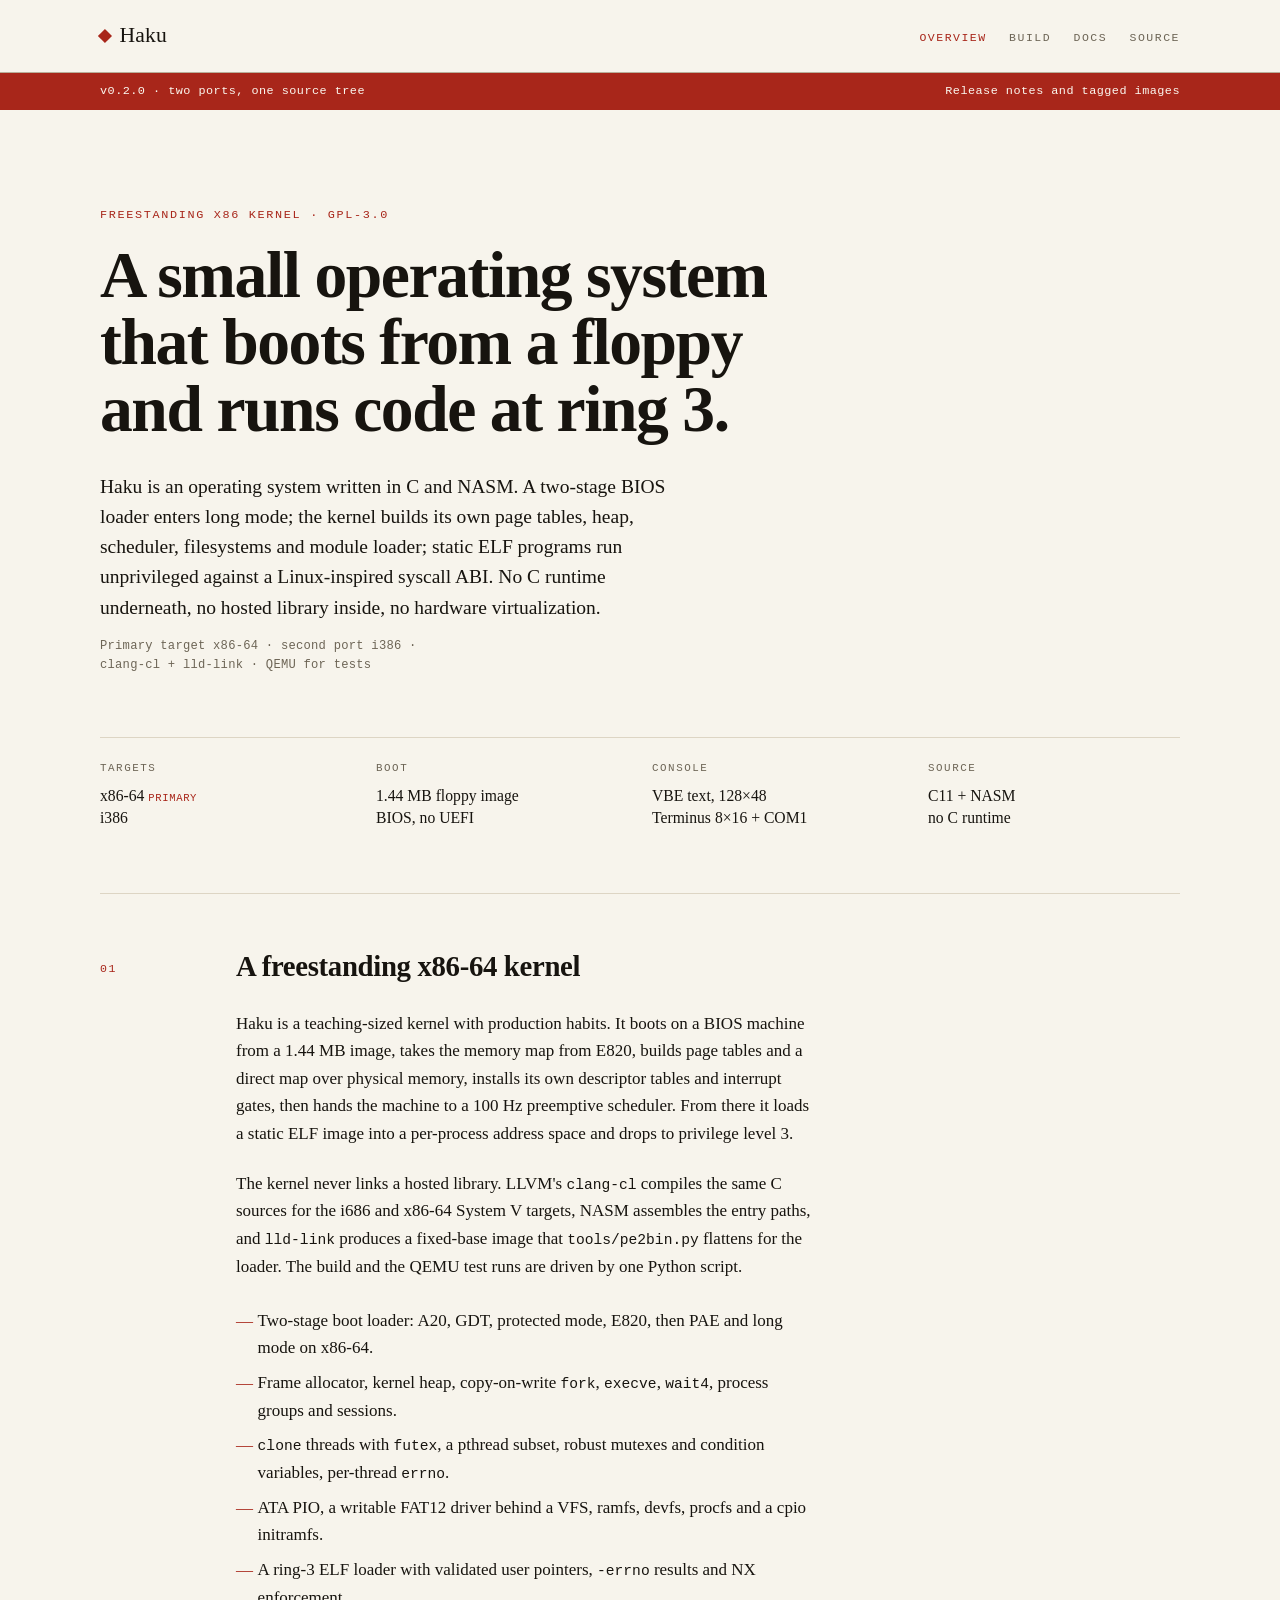
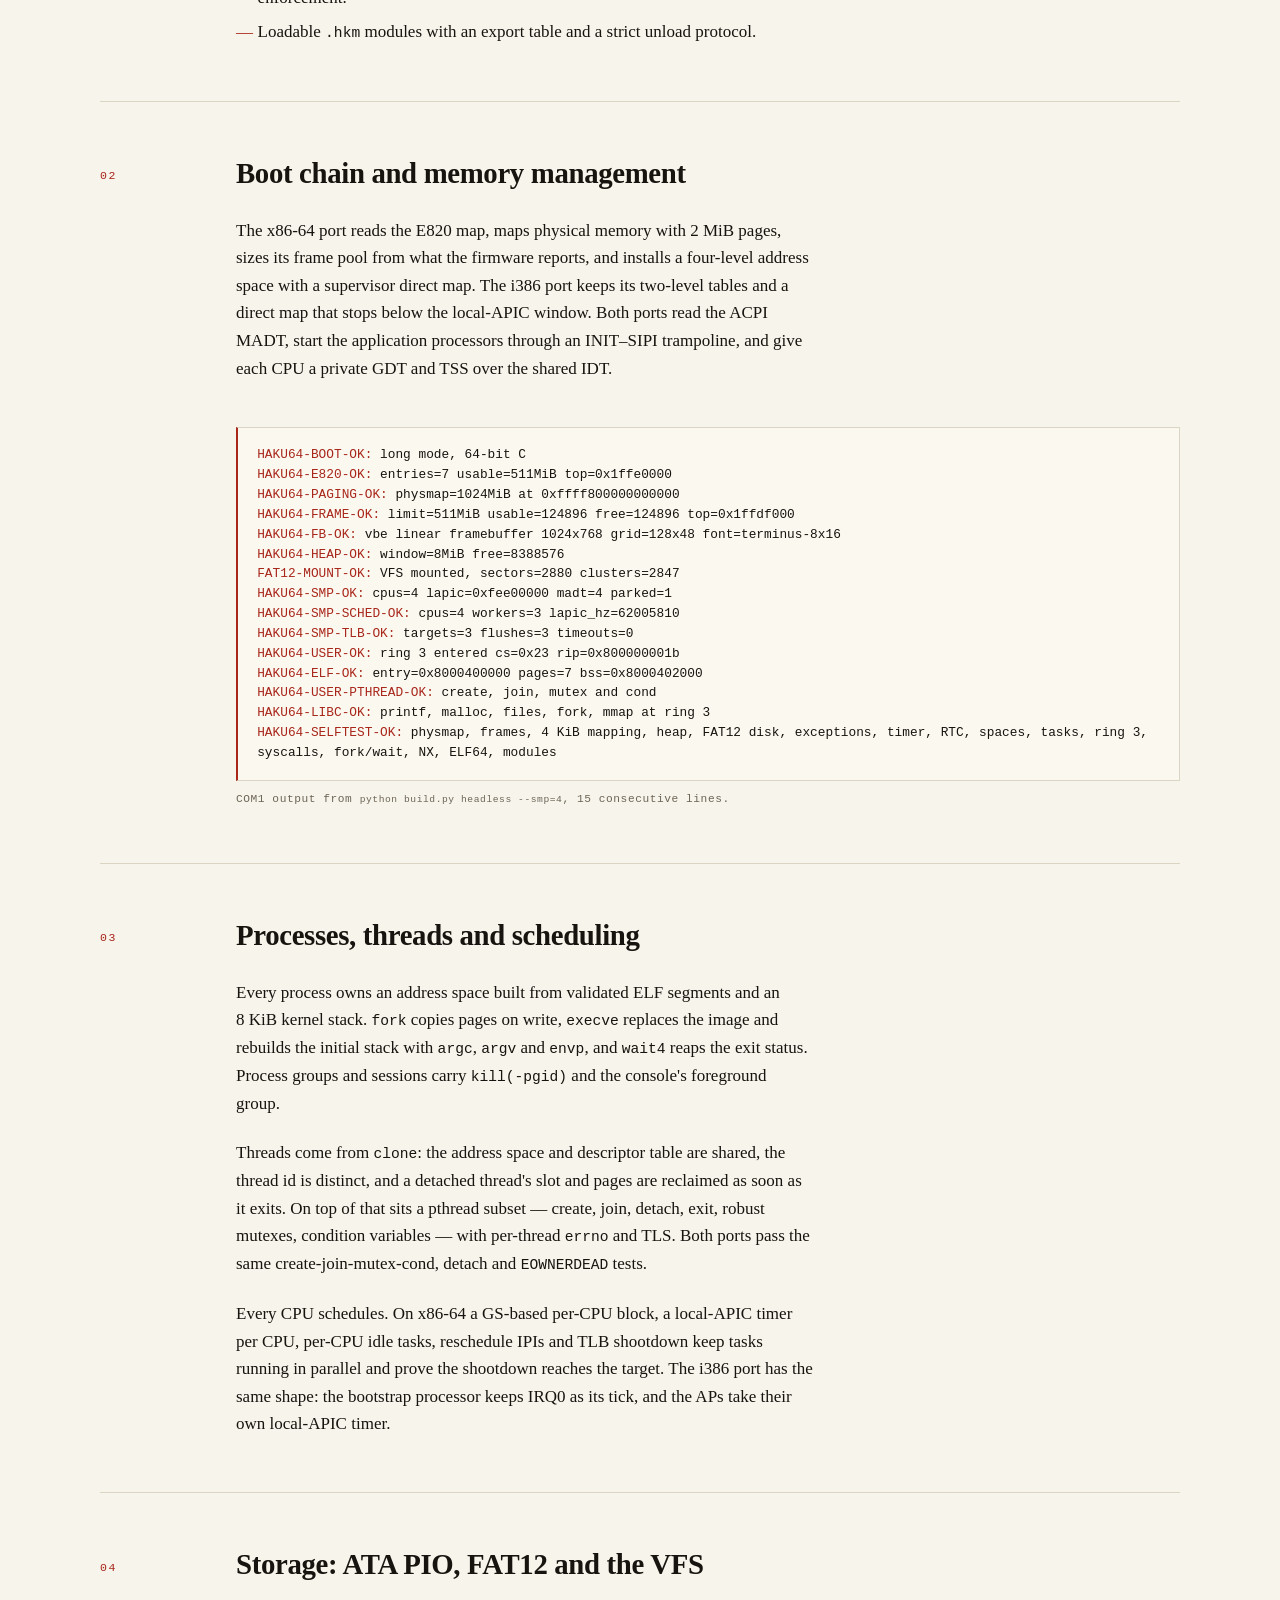
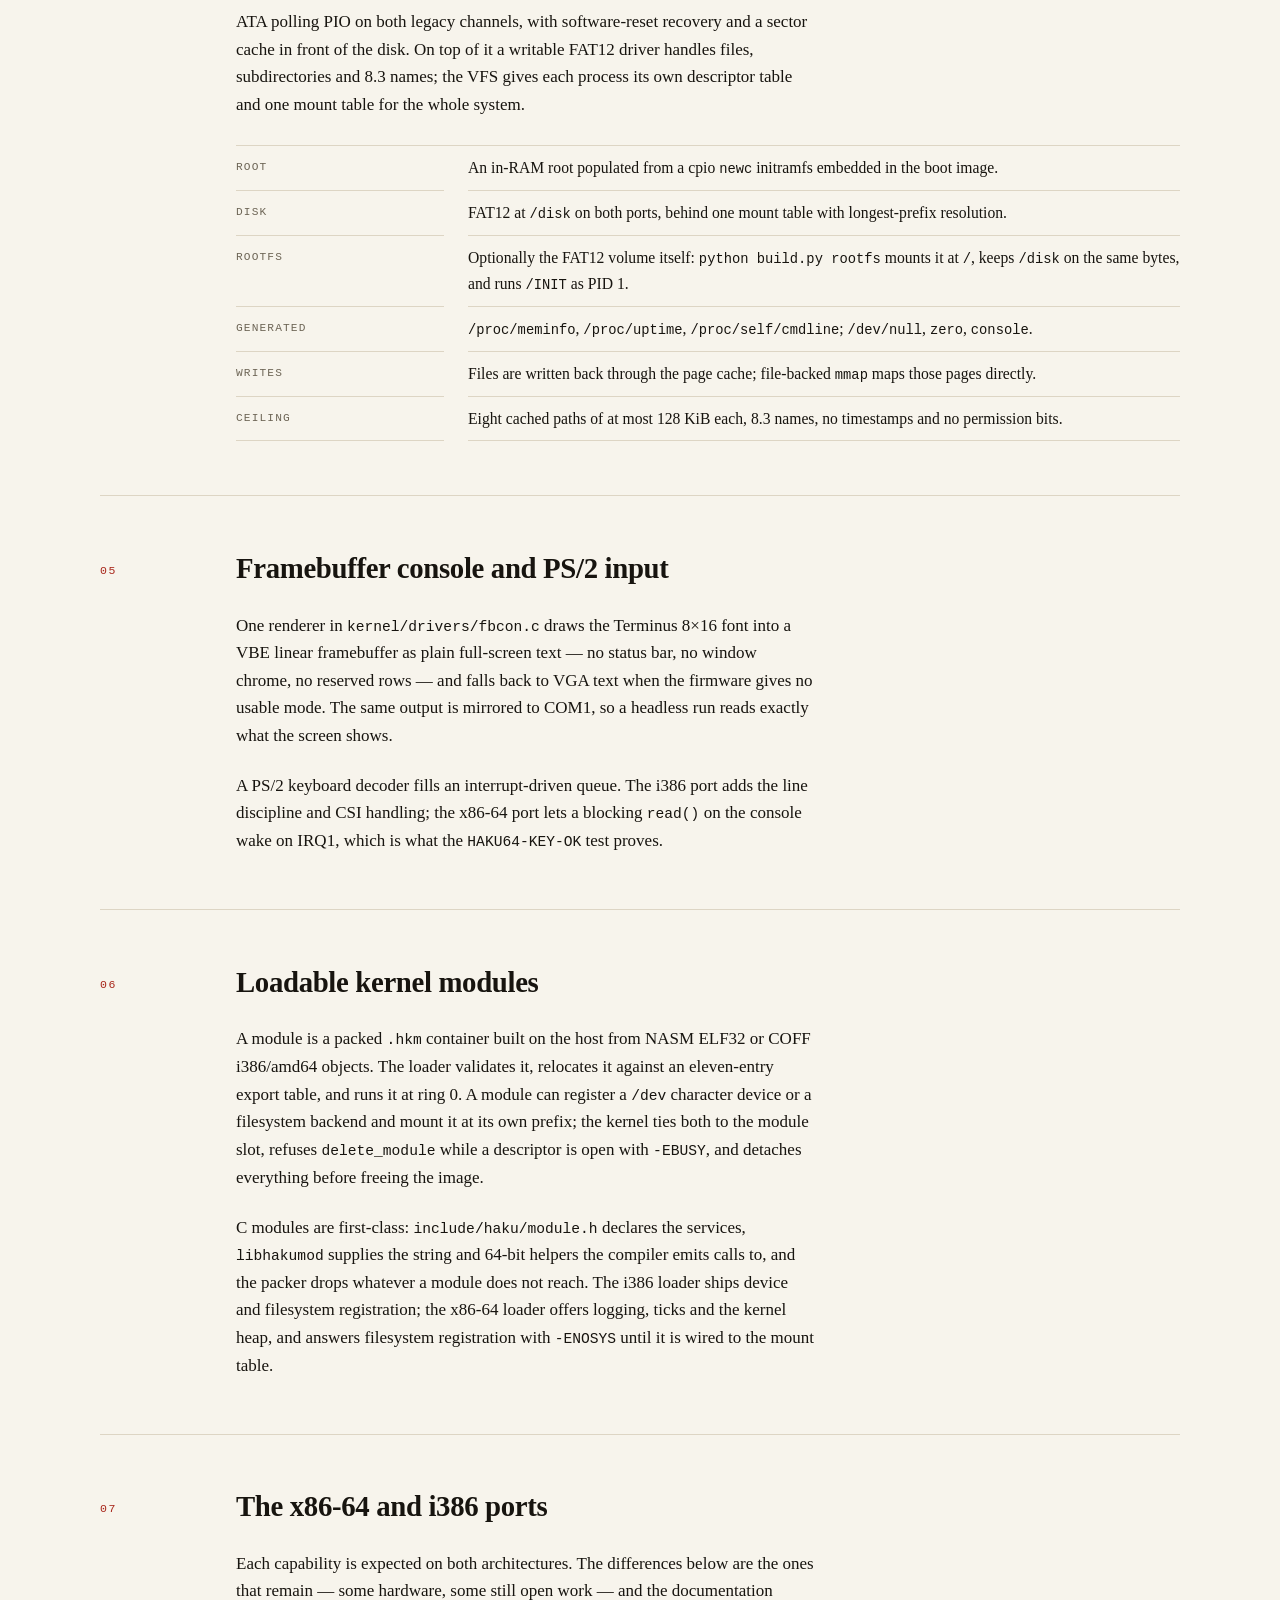
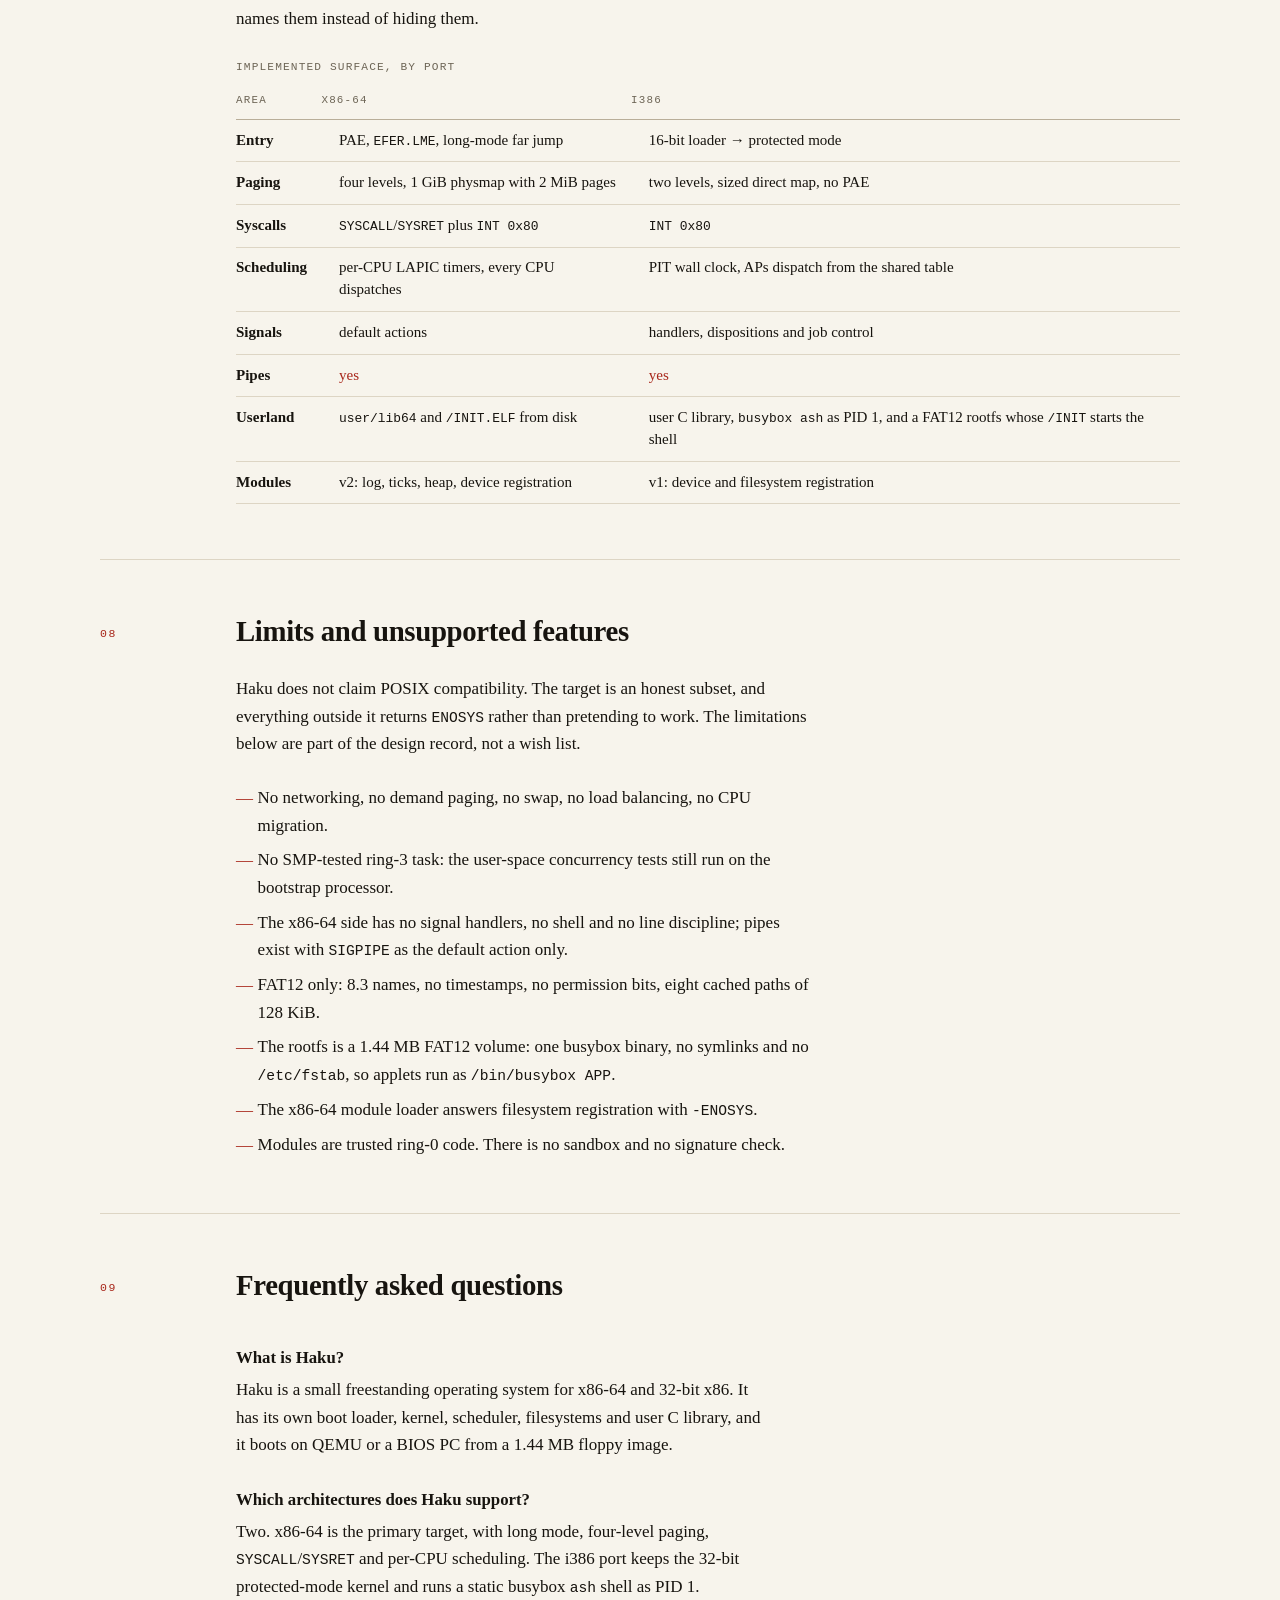
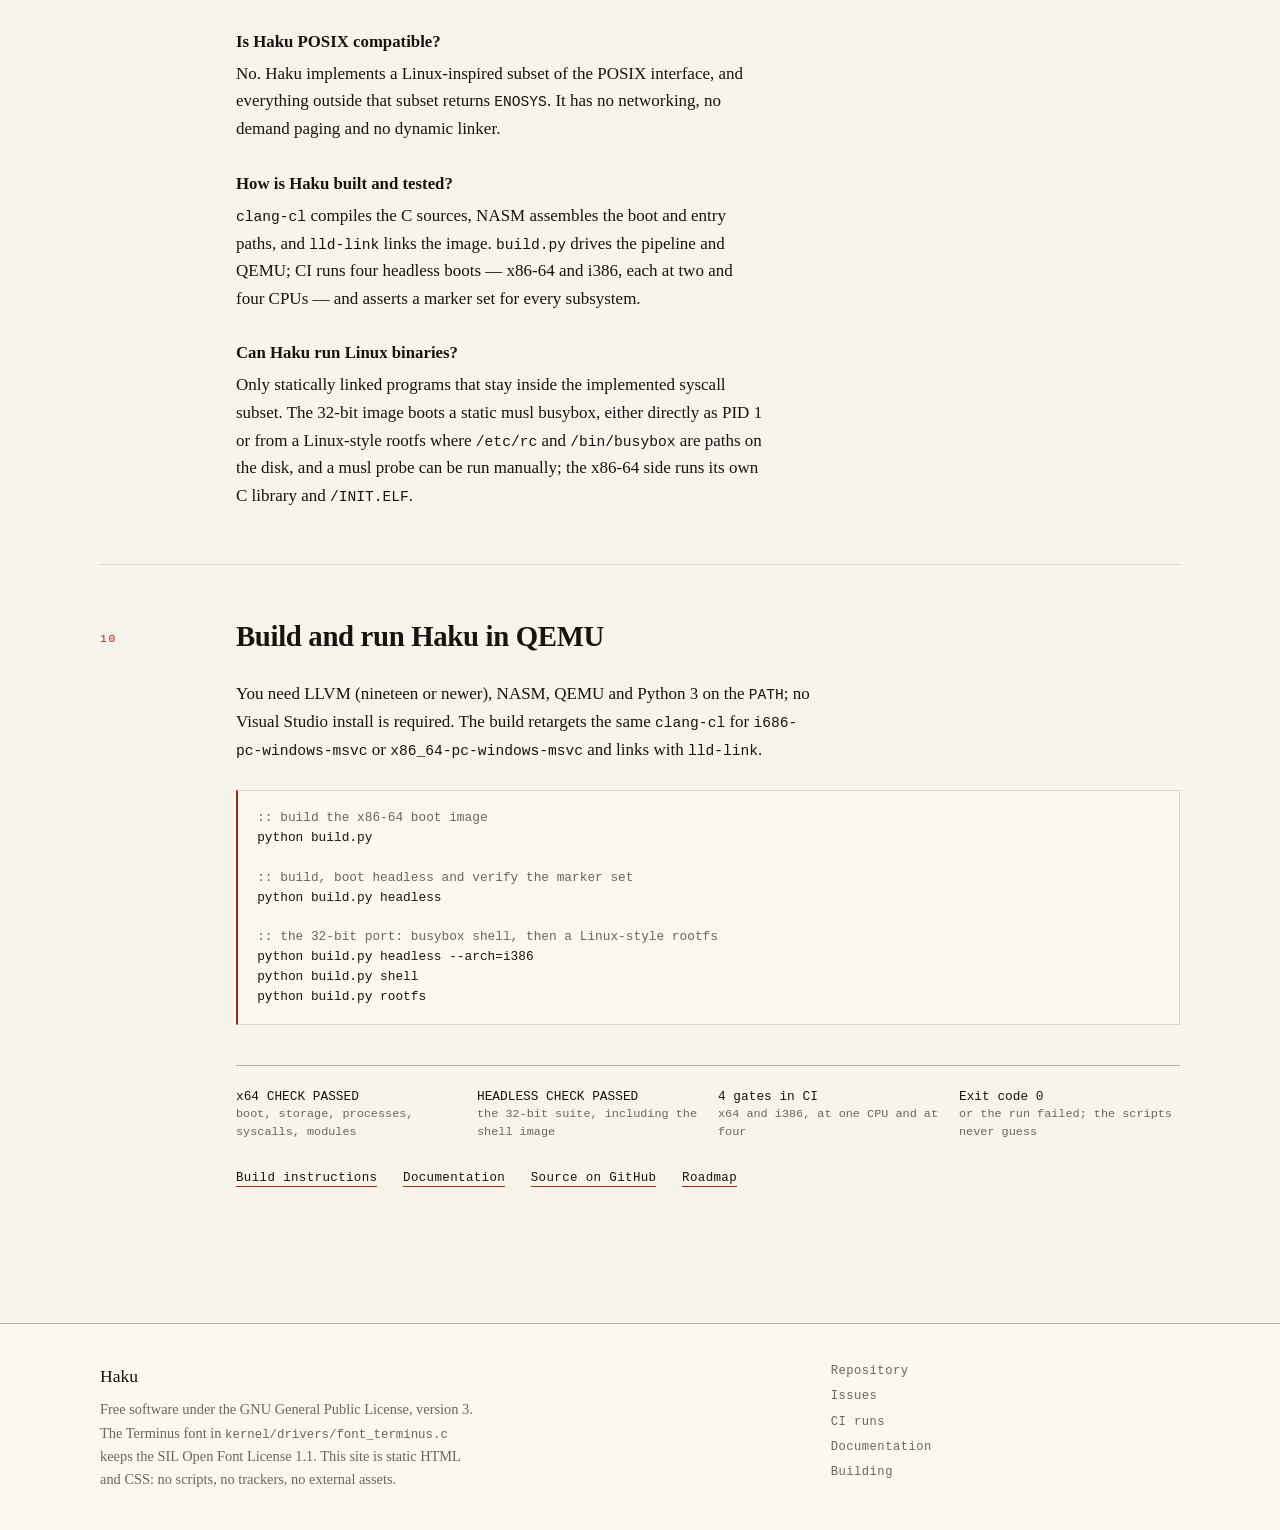
==== site/index.html @ 7fa21471 "x86-64: add pipe/pipe2, blocking pipe I/O and poll readiness Eight 4 KiB rings shared by one read an" ====
<!DOCTYPE html>
<html lang="en">
<head>
<meta charset="utf-8">
<meta name="viewport" content="width=device-width, initial-scale=1">
<title>Haku — a small x86-64 operating system kernel in C</title>
<meta name="description" content="Haku is a freestanding x86-64 and i386 operating system: NASM boot loader, C kernel built with clang-cl, ring-3 ELF programs and loadable modules.">
<meta name="keywords" content="Haku, HakuKernel, operating system, x86-64 kernel, i386 kernel, hobby OS, freestanding kernel, NASM, clang-cl, lld-link, QEMU, syscall ABI">
<meta name="author" content="ParsaAzima">
<meta name="robots" content="index, follow, max-image-preview:large, max-snippet:-1, max-video-preview:-1">
<link rel="canonical" href="https://parsaazima.github.io/HakuKernel/">
<meta name="theme-color" content="#f7f4ec" media="(prefers-color-scheme: light)">
<meta name="theme-color" content="#14120f" media="(prefers-color-scheme: dark)">
<meta property="og:site_name" content="Haku">
<meta property="og:locale" content="en_US">
<meta property="og:type" content="website">
<meta property="og:title" content="Haku — a small x86-64 operating system kernel in C">
<meta property="og:description" content="A freestanding x86-64 and i386 kernel: NASM boot loader, ring-3 ELF programs, a Linux-inspired syscall ABI and loadable modules.">
<meta property="og:url" content="https://parsaazima.github.io/HakuKernel/">
<meta property="og:image" content="https://parsaazima.github.io/HakuKernel/og.png">
<meta property="og:image:type" content="image/png">
<meta property="og:image:width" content="1200">
<meta property="og:image:height" content="630">
<meta property="og:image:alt" content="Haku — a small operating system, from boot sector to ring 3">
<meta name="twitter:card" content="summary_large_image">
<meta name="twitter:title" content="Haku — a small x86-64 operating system kernel in C">
<meta name="twitter:description" content="A freestanding x86-64 and i386 kernel: NASM boot loader, ring-3 ELF programs, a Linux-inspired syscall ABI and loadable modules.">
<meta name="twitter:image" content="https://parsaazima.github.io/HakuKernel/og.png">
<meta name="twitter:image:alt" content="Haku — a small operating system, from boot sector to ring 3">
<link rel="icon" href="favicon.svg" type="image/svg+xml">
<link rel="apple-touch-icon" href="apple-touch-icon.png">
<link rel="stylesheet" href="style.css">
<script type="application/ld+json">
{
  "@context": "https://schema.org",
  "@graph": [
    {
      "@type": "WebSite",
      "@id": "https://parsaazima.github.io/HakuKernel/#website",
      "url": "https://parsaazima.github.io/HakuKernel/",
      "name": "Haku",
      "alternateName": "HakuKernel",
      "description": "A small freestanding operating system for x86-64 and i386, written in C and NASM.",
      "inLanguage": "en",
      "publisher": { "@id": "https://parsaazima.github.io/HakuKernel/#author" }
    },
    {
      "@type": "Person",
      "@id": "https://parsaazima.github.io/HakuKernel/#author",
      "name": "ParsaAzima",
      "url": "https://github.com/ParsaAzima"
    },
    {
      "@type": "SoftwareSourceCode",
      "@id": "https://parsaazima.github.io/HakuKernel/#software",
      "name": "Haku",
      "description": "A freestanding x86-64 and i386 operating system with its own boot loader, kernel, scheduler, filesystems and user C library.",
      "codeRepository": "https://github.com/ParsaAzima/HakuKernel",
      "sameAs": "https://github.com/ParsaAzima/HakuKernel",
      "programmingLanguage": ["C", "Assembly"],
      "runtimePlatform": ["x86-64", "i386"],
      "operatingSystem": "Bare metal (x86-64, i386)",
      "license": "https://www.gnu.org/licenses/gpl-3.0.html",
      "author": { "@id": "https://parsaazima.github.io/HakuKernel/#author" },
      "mainEntityOfPage": "https://parsaazima.github.io/HakuKernel/",
      "image": "https://parsaazima.github.io/HakuKernel/og.png"
    },
    {
      "@type": "FAQPage",
      "@id": "https://parsaazima.github.io/HakuKernel/#faq",
      "url": "https://parsaazima.github.io/HakuKernel/#faq",
      "mainEntity": [
        {
          "@type": "Question",
          "name": "What is Haku?",
          "acceptedAnswer": {
            "@type": "Answer",
            "text": "Haku is a small freestanding operating system for x86-64 and 32-bit x86. It has its own boot loader, kernel, scheduler, filesystems and user C library, and it boots on QEMU or a BIOS PC from a 1.44 MB floppy image."
          }
        },
        {
          "@type": "Question",
          "name": "Which architectures does Haku support?",
          "acceptedAnswer": {
            "@type": "Answer",
            "text": "Two. x86-64 is the primary target, with long mode, four-level paging, SYSCALL/SYSRET and per-CPU scheduling. The i386 port keeps the 32-bit protected-mode kernel and runs a static busybox ash shell as PID 1."
          }
        },
        {
          "@type": "Question",
          "name": "Is Haku POSIX compatible?",
          "acceptedAnswer": {
            "@type": "Answer",
            "text": "No. Haku implements a Linux-inspired subset of the POSIX interface, and everything outside that subset returns ENOSYS. It has no networking, no demand paging and no dynamic linker."
          }
        },
        {
          "@type": "Question",
          "name": "How is Haku built and tested?",
          "acceptedAnswer": {
            "@type": "Answer",
            "text": "clang-cl compiles the C sources, NASM assembles the boot and entry paths, and lld-link links the image. build.py drives the pipeline and QEMU; CI runs four headless boots — x86-64 and i386, each at two and four CPUs — and asserts a marker set for every subsystem."
          }
        },
        {
          "@type": "Question",
          "name": "Can Haku run Linux binaries?",
          "acceptedAnswer": {
            "@type": "Answer",
            "text": "Only statically linked programs that stay inside the implemented syscall subset. The 32-bit image boots a static musl busybox, either directly as PID 1 or from a Linux-style rootfs where /etc/rc and /bin/busybox are paths on the disk, and a musl probe can be run manually; the x86-64 side runs its own C library and /INIT.ELF."
          }
        }
      ]
    }
  ]
}
</script>
</head>
<body>
<a class="skip" href="#main">Skip to content</a>

<header class="masthead">
  <div class="wrap masthead__inner">
    <a class="wordmark" href="index.html"><span class="wordmark__mark" aria-hidden="true"></span>Haku</a>
    <nav class="nav" aria-label="Site">
      <a href="index.html" aria-current="page">Overview</a>
      <a href="build.html">Build</a>
      <a href="docs.html">Docs</a>
      <a href="https://github.com/ParsaAzima/HakuKernel">Source</a>
    </nav>
  </div>
</header>

<div class="banner">
  <div class="wrap banner__inner">
    <span>v0.2.0 · two ports, one source tree</span>
    <span><a href="https://github.com/ParsaAzima/HakuKernel/releases">Release notes and tagged images</a></span>
  </div>
</div>

<main id="main">

<section class="hero wrap">
  <p class="eyebrow">Freestanding x86 kernel · GPL-3.0</p>
  <h1>A small operating system that boots from a floppy and runs code at ring&nbsp;3.</h1>
  <p class="deck">
    Haku is an operating system written in C and NASM. A two-stage BIOS loader
    enters long mode; the kernel builds its own page tables, heap, scheduler,
    filesystems and module loader; static ELF programs run unprivileged against
    a Linux-inspired syscall ABI. No C runtime underneath, no hosted library
    inside, no hardware virtualization.
  </p>
  <p class="deck__aside">Primary target x86-64 · second port i386 · <span class="nowrap">clang-cl + lld-link</span> · QEMU for tests</p>

  <dl class="facts">
    <div>
      <dt>Targets</dt>
      <dd>x86-64 <span>primary</span><br>i386</dd>
    </div>
    <div>
      <dt>Boot</dt>
      <dd>1.44&nbsp;MB floppy image<br>BIOS, no UEFI</dd>
    </div>
    <div>
      <dt>Console</dt>
      <dd>VBE text, 128×48<br>Terminus 8×16 + COM1</dd>
    </div>
    <div>
      <dt>Source</dt>
      <dd>C11 + NASM<br>no C runtime</dd>
    </div>
  </dl>
</section>

<section class="chapter wrap" id="shape">
  <div class="num">01</div>
  <h2>A freestanding x86-64 kernel</h2>
  <p>
    Haku is a teaching-sized kernel with production habits. It boots on a BIOS
    machine from a 1.44&nbsp;MB image, takes the memory map from E820, builds
    page tables and a direct map over physical memory, installs its own
    descriptor tables and interrupt gates, then hands the machine to a 100&nbsp;Hz
    preemptive scheduler. From there it loads a static ELF image into a
    per-process address space and drops to privilege level 3.
  </p>
  <p>
    The kernel never links a hosted library. LLVM's <code>clang-cl</code>
    compiles the same C sources for the i686 and x86-64 System V targets, NASM
    assembles the entry paths, and <code>lld-link</code> produces a fixed-base
    image that <code>tools/pe2bin.py</code> flattens for the loader. The build
    and the QEMU test runs are driven by one Python script.
  </p>
  <ul class="plain">
    <li>Two-stage boot loader: A20, GDT, protected mode, E820, then PAE and long mode on x86-64.</li>
    <li>Frame allocator, kernel heap, copy-on-write <code>fork</code>, <code>execve</code>, <code>wait4</code>, process groups and sessions.</li>
    <li><code>clone</code> threads with <code>futex</code>, a pthread subset, robust mutexes and condition variables, per-thread <code>errno</code>.</li>
    <li>ATA PIO, a writable FAT12 driver behind a VFS, ramfs, devfs, procfs and a cpio initramfs.</li>
    <li>A ring-3 ELF loader with validated user pointers, <code>-errno</code> results and NX enforcement.</li>
    <li>Loadable <code>.hkm</code> modules with an export table and a strict unload protocol.</li>
  </ul>
</section>

<section class="chapter wrap" id="boot">
  <div class="num">02</div>
  <h2>Boot chain and memory management</h2>
  <p>
    The x86-64 port reads the E820 map, maps physical memory with 2&nbsp;MiB
    pages, sizes its frame pool from what the firmware reports, and installs a
    four-level address space with a supervisor direct map. The i386 port keeps
    its two-level tables and a direct map that stops below the local-APIC
    window. Both ports read the ACPI MADT, start the application processors
    through an INIT–SIPI trampoline, and give each CPU a private GDT and TSS
    over the shared IDT.
  </p>

  <figure>
    <pre class="log"><code><span class="m">HAKU64-BOOT-OK:</span> long mode, 64-bit C
<span class="m">HAKU64-E820-OK:</span> entries=7 usable=511MiB top=0x1ffe0000
<span class="m">HAKU64-PAGING-OK:</span> physmap=1024MiB at 0xffff800000000000
<span class="m">HAKU64-FRAME-OK:</span> limit=511MiB usable=124896 free=124896 top=0x1ffdf000
<span class="m">HAKU64-FB-OK:</span> vbe linear framebuffer 1024x768 grid=128x48 font=terminus-8x16
<span class="m">HAKU64-HEAP-OK:</span> window=8MiB free=8388576
<span class="m">FAT12-MOUNT-OK:</span> VFS mounted, sectors=2880 clusters=2847
<span class="m">HAKU64-SMP-OK:</span> cpus=4 lapic=0xfee00000 madt=4 parked=1
<span class="m">HAKU64-SMP-SCHED-OK:</span> cpus=4 workers=3 lapic_hz=62005810
<span class="m">HAKU64-SMP-TLB-OK:</span> targets=3 flushes=3 timeouts=0
<span class="m">HAKU64-USER-OK:</span> ring 3 entered cs=0x23 rip=0x800000001b
<span class="m">HAKU64-ELF-OK:</span> entry=0x8000400000 pages=7 bss=0x8000402000
<span class="m">HAKU64-USER-PTHREAD-OK:</span> create, join, mutex and cond
<span class="m">HAKU64-LIBC-OK:</span> printf, malloc, files, fork, mmap at ring 3
<span class="m">HAKU64-SELFTEST-OK:</span> physmap, frames, 4 KiB mapping, heap, FAT12 disk, exceptions, timer, RTC, spaces, tasks, ring 3, syscalls, fork/wait, NX, ELF64, modules</code></pre>
    <figcaption>COM1 output from <code>python build.py headless --smp=4</code>, 15 consecutive lines.</figcaption>
  </figure>
</section>

<section class="chapter wrap" id="processes">
  <div class="num">03</div>
  <h2>Processes, threads and scheduling</h2>
  <p>
    Every process owns an address space built from validated ELF segments and
    an 8&nbsp;KiB kernel stack. <code>fork</code> copies pages on write,
    <code>execve</code> replaces the image and rebuilds the initial stack with
    <code>argc</code>, <code>argv</code> and <code>envp</code>, and
    <code>wait4</code> reaps the exit status. Process groups and sessions carry
    <code>kill(-pgid)</code> and the console's foreground group.
  </p>
  <p>
    Threads come from <code>clone</code>: the address space and descriptor
    table are shared, the thread id is distinct, and a detached thread's slot
    and pages are reclaimed as soon as it exits. On top of that sits a pthread
    subset — create, join, detach, exit, robust mutexes, condition variables —
    with per-thread <code>errno</code> and TLS. Both ports pass the same
    create-join-mutex-cond, detach and <code>EOWNERDEAD</code> tests.
  </p>
  <p>
    Every CPU schedules. On x86-64 a GS-based per-CPU block, a local-APIC timer
    per CPU, per-CPU idle tasks, reschedule IPIs and TLB shootdown keep tasks
    running in parallel and prove the shootdown reaches the target. The i386
    port has the same shape: the bootstrap processor keeps IRQ0 as its tick,
    and the APs take their own local-APIC timer.
  </p>
</section>

<section class="chapter wrap" id="storage">
  <div class="num">04</div>
  <h2>Storage: ATA PIO, FAT12 and the VFS</h2>
  <p>
    ATA polling PIO on both legacy channels, with software-reset recovery and a
    sector cache in front of the disk. On top of it a writable FAT12 driver
    handles files, subdirectories and 8.3 names; the VFS gives each process its
    own descriptor table and one mount table for the whole system.
  </p>
  <dl class="spec">
    <dt>Root</dt>
    <dd>An in-RAM root populated from a cpio <code>newc</code> initramfs embedded in the boot image.</dd>
    <dt>Disk</dt>
    <dd>FAT12 at <code>/disk</code> on both ports, behind one mount table with longest-prefix resolution.</dd>
    <dt>Rootfs</dt>
    <dd>Optionally the FAT12 volume itself: <code>python build.py rootfs</code> mounts it at <code>/</code>, keeps <code>/disk</code> on the same bytes, and runs <code>/INIT</code> as PID&nbsp;1.</dd>
    <dt>Generated</dt>
    <dd><code>/proc/meminfo</code>, <code>/proc/uptime</code>, <code>/proc/self/cmdline</code>; <code>/dev/null</code>, <code>zero</code>, <code>console</code>.</dd>
    <dt>Writes</dt>
    <dd>Files are written back through the page cache; file-backed <code>mmap</code> maps those pages directly.</dd>
    <dt>Ceiling</dt>
    <dd>Eight cached paths of at most 128&nbsp;KiB each, 8.3 names, no timestamps and no permission bits.</dd>
  </dl>
</section>

<section class="chapter wrap" id="console">
  <div class="num">05</div>
  <h2>Framebuffer console and PS/2 input</h2>
  <p>
    One renderer in <code>kernel/drivers/fbcon.c</code> draws the Terminus 8×16
    font into a VBE linear framebuffer as plain full-screen text — no status
    bar, no window chrome, no reserved rows — and falls back to VGA text when
    the firmware gives no usable mode. The same output is mirrored to COM1, so
    a headless run reads exactly what the screen shows.
  </p>
  <p>
    A PS/2 keyboard decoder fills an interrupt-driven queue. The i386 port adds
    the line discipline and CSI handling; the x86-64 port lets a blocking
    <code>read()</code> on the console wake on IRQ1, which is what the
    <code>HAKU64-KEY-OK</code> test proves.
  </p>
</section>

<section class="chapter wrap" id="modules">
  <div class="num">06</div>
  <h2>Loadable kernel modules</h2>
  <p>
    A module is a packed <code>.hkm</code> container built on the host from
    NASM ELF32 or COFF i386/amd64 objects. The loader validates it, relocates
    it against an eleven-entry export table, and runs it at ring 0. A module can
    register a <code>/dev</code> character device or a filesystem backend and
    mount it at its own prefix; the kernel ties both to the module slot,
    refuses <code>delete_module</code> while a descriptor is open with
    <code>-EBUSY</code>, and detaches everything before freeing the image.
  </p>
  <p>
    C modules are first-class: <code>include/haku/module.h</code> declares the
    services, <code>libhakumod</code> supplies the string and 64-bit helpers
    the compiler emits calls to, and the packer drops whatever a module does
    not reach. The i386 loader ships device and filesystem registration; the
    x86-64 loader offers logging, ticks and the kernel heap, and answers
    filesystem registration with <code>-ENOSYS</code> until it is wired to the
    mount table.
  </p>
</section>

<section class="chapter wrap" id="ports">
  <div class="num">07</div>
  <h2>The x86-64 and i386 ports</h2>
  <p>
    Each capability is expected on both architectures. The differences below
    are the ones that remain — some hardware, some still open work — and the
    documentation names them instead of hiding them.
  </p>
  <div class="table-scroll">
    <table class="grid">
      <caption>Implemented surface, by port</caption>
      <thead>
        <tr><th scope="col">Area</th><th scope="col">x86-64</th><th scope="col">i386</th></tr>
      </thead>
      <tbody>
        <tr><th scope="row">Entry</th><td>PAE, <code>EFER.LME</code>, long-mode far jump</td><td>16-bit loader → protected mode</td></tr>
        <tr><th scope="row">Paging</th><td>four levels, 1&nbsp;GiB physmap with 2&nbsp;MiB pages</td><td>two levels, sized direct map, no PAE</td></tr>
        <tr><th scope="row">Syscalls</th><td><code>SYSCALL</code>/<code>SYSRET</code> plus <code>INT 0x80</code></td><td><code>INT 0x80</code></td></tr>
        <tr><th scope="row">Scheduling</th><td>per-CPU LAPIC timers, every CPU dispatches</td><td>PIT wall clock, APs dispatch from the shared table</td></tr>
        <tr><th scope="row">Signals</th><td>default actions</td><td>handlers, dispositions and job control</td></tr>
        <tr><th scope="row">Pipes</th><td class="yes">yes</td><td class="yes">yes</td></tr>
        <tr><th scope="row">Userland</th><td><code>user/lib64</code> and <code>/INIT.ELF</code> from disk</td><td>user C library, <code>busybox ash</code> as PID&nbsp;1, and a FAT12 rootfs whose <code>/INIT</code> starts the shell</td></tr>
        <tr><th scope="row">Modules</th><td>v2: log, ticks, heap, device registration</td><td>v1: device and filesystem registration</td></tr>
      </tbody>
    </table>
  </div>
</section>

<section class="chapter wrap" id="limits">
  <div class="num">08</div>
  <h2>Limits and unsupported features</h2>
  <p>
    Haku does not claim POSIX compatibility. The target is an honest subset,
    and everything outside it returns <code>ENOSYS</code> rather than
    pretending to work. The limitations below are part of the design record,
    not a wish list.
  </p>
  <ul class="plain">
    <li>No networking, no demand paging, no swap, no load balancing, no CPU migration.</li>
    <li>No SMP-tested ring-3 task: the user-space concurrency tests still run on the bootstrap processor.</li>
    <li>The x86-64 side has no signal handlers, no shell and no line discipline; pipes exist with <code>SIGPIPE</code> as the default action only.</li>
    <li>FAT12 only: 8.3 names, no timestamps, no permission bits, eight cached paths of 128&nbsp;KiB.</li>
    <li>The rootfs is a 1.44&nbsp;MB FAT12 volume: one busybox binary, no symlinks and no <code>/etc/fstab</code>, so applets run as <code>/bin/busybox APP</code>.</li>
    <li>The x86-64 module loader answers filesystem registration with <code>-ENOSYS</code>.</li>
    <li>Modules are trusted ring-0 code. There is no sandbox and no signature check.</li>
  </ul>
</section>

<section class="chapter wrap" id="faq">
  <div class="num">09</div>
  <h2>Frequently asked questions</h2>
  <div class="faq">
    <h3>What is Haku?</h3>
    <p>
      Haku is a small freestanding operating system for x86-64 and 32-bit x86.
      It has its own boot loader, kernel, scheduler, filesystems and user C
      library, and it boots on QEMU or a BIOS PC from a 1.44&nbsp;MB floppy
      image.
    </p>
    <h3>Which architectures does Haku support?</h3>
    <p>
      Two. x86-64 is the primary target, with long mode, four-level paging,
      <code>SYSCALL</code>/<code>SYSRET</code> and per-CPU scheduling. The i386
      port keeps the 32-bit protected-mode kernel and runs a static busybox
      <code>ash</code> shell as PID&nbsp;1.
    </p>
    <h3>Is Haku POSIX compatible?</h3>
    <p>
      No. Haku implements a Linux-inspired subset of the POSIX interface, and
      everything outside that subset returns <code>ENOSYS</code>. It has no
      networking, no demand paging and no dynamic linker.
    </p>
    <h3>How is Haku built and tested?</h3>
    <p>
      <code>clang-cl</code> compiles the C sources, NASM assembles the boot and
      entry paths, and <code>lld-link</code> links the image.
      <code>build.py</code> drives the pipeline and QEMU; CI runs four headless
      boots — x86-64 and i386, each at two and four CPUs — and asserts a marker
      set for every subsystem.
    </p>
    <h3>Can Haku run Linux binaries?</h3>
    <p>
      Only statically linked programs that stay inside the implemented syscall
      subset. The 32-bit image boots a static musl busybox, either directly as
      PID&nbsp;1 or from a Linux-style rootfs where <code>/etc/rc</code> and
      <code>/bin/busybox</code> are paths on the disk, and a musl probe can be
      run manually; the x86-64 side runs its own C library and
      <code>/INIT.ELF</code>.
    </p>
  </div>
</section>

<section class="chapter wrap" id="start">
  <div class="num">10</div>
  <h2>Build and run Haku in QEMU</h2>
  <p>
    You need LLVM (nineteen or newer), NASM, QEMU and Python 3 on the
    <code>PATH</code>; no Visual Studio install is required. The build retargets
    the same <code>clang-cl</code> for <code>i686-pc-windows-msvc</code> or
    <code>x86_64-pc-windows-msvc</code> and links with <code>lld-link</code>.
  </p>
<pre><code><span class="c">:: build the x86-64 boot image</span>
python build.py

<span class="c">:: build, boot headless and verify the marker set</span>
python build.py headless

<span class="c">:: the 32-bit port: busybox shell, then a Linux-style rootfs</span>
python build.py headless --arch=i386
python build.py shell
python build.py rootfs</code></pre>

  <div class="strip">
    <div><strong>x64 CHECK PASSED</strong>boot, storage, processes, syscalls, modules</div>
    <div><strong>HEADLESS CHECK PASSED</strong>the 32-bit suite, including the shell image</div>
    <div><strong>4 gates in CI</strong>x64 and i386, at one CPU and at four</div>
    <div><strong>Exit code 0</strong>or the run failed; the scripts never guess</div>
  </div>

  <ul class="links">
    <li><a href="build.html">Build instructions</a></li>
    <li><a href="docs.html">Documentation</a></li>
    <li><a href="https://github.com/ParsaAzima/HakuKernel">Source on GitHub</a></li>
    <li><a href="https://github.com/ParsaAzima/HakuKernel/blob/main/ROADMAP.md">Roadmap</a></li>
  </ul>
</section>

</main>

<footer class="colophon">
  <div class="wrap colophon__inner">
    <div>
      <p class="colophon__brand">Haku</p>
      <p>
        Free software under the GNU General Public License, version 3. The
        Terminus font in <code>kernel/drivers/font_terminus.c</code> keeps the
        SIL Open Font License 1.1. This site is static HTML and CSS: no
        scripts, no trackers, no external assets.
      </p>
    </div>
    <nav aria-label="Project links">
      <a href="https://github.com/ParsaAzima/HakuKernel">Repository</a>
      <a href="https://github.com/ParsaAzima/HakuKernel/issues">Issues</a>
      <a href="https://github.com/ParsaAzima/HakuKernel/actions">CI runs</a>
      <a href="docs.html">Documentation</a>
      <a href="build.html">Building</a>
    </nav>
  </div>
</footer>

</body>
</html>
---- site/style.css ----
/* Haku project site — hand-written CSS, no fonts or scripts fetched. */

:root {
  --paper: #f7f4ec;
  --paper-sunk: #fbf8f0;
  --ink: #17140f;
  --muted: #6d6556;
  --rule: #ddd5c4;
  --rule-strong: #b9ae99;
  --accent: #a8261a;
  --accent-soft: #f0e2d8;
  --banner: #a8261a;
  --banner-ink: #fbf8f0;
  --serif: "Iowan Old Style", "Palatino Linotype", Palatino, "Book Antiqua",
    Georgia, "Times New Roman", serif;
  --mono: ui-monospace, "Cascadia Mono", "SFMono-Regular", Menlo, Consolas,
    "Liberation Mono", monospace;
  --measure: 68ch;
}

@media (prefers-color-scheme: dark) {
  :root {
    --paper: #14120f;
    --paper-sunk: #1b1814;
    --ink: #eae4d7;
    --muted: #a09886;
    --rule: #332e26;
    --rule-strong: #52493c;
    --accent: #e06450;
    --accent-soft: #2a1c17;
    --banner: #8f2015;
    --banner-ink: #fbf8f0;
  }
}

*,
*::before,
*::after {
  box-sizing: border-box;
}

html {
  -webkit-text-size-adjust: 100%;
  scroll-behavior: smooth;
}

body {
  margin: 0;
  background: var(--paper);
  color: var(--ink);
  font-family: var(--serif);
  font-size: 17px;
  line-height: 1.62;
  font-kerning: normal;
  font-variant-numeric: oldstyle-nums;
  text-rendering: optimizeLegibility;
}

::selection {
  background: var(--accent);
  color: var(--paper);
}

.wrap {
  width: min(1080px, 100% - 3rem);
  margin-inline: auto;
}

a {
  color: inherit;
  text-decoration-color: var(--accent);
  text-decoration-thickness: 1px;
  text-underline-offset: 0.18em;
}

a:hover {
  color: var(--accent);
}

a:focus-visible {
  outline: 2px solid var(--accent);
  outline-offset: 3px;
}

.skip {
  position: absolute;
  left: -9999px;
}

.skip:focus {
  left: 1rem;
  top: 1rem;
  z-index: 10;
  background: var(--paper);
  padding: 0.5rem 0.8rem;
  border: 1px solid var(--rule-strong);
  font-family: var(--mono);
  font-size: 0.8rem;
}

/* Masthead */

.masthead {
  border-bottom: 1px solid var(--rule-strong);
}

.masthead__inner {
  display: flex;
  flex-wrap: wrap;
  align-items: baseline;
  justify-content: space-between;
  gap: 1rem;
  padding-block: 1.15rem;
}

.wordmark {
  display: inline-flex;
  align-items: center;
  gap: 0.6rem;
  font-size: 1.35rem;
  letter-spacing: 0.01em;
  text-decoration: none;
}

.wordmark__mark {
  width: 0.62rem;
  height: 0.62rem;
  background: var(--accent);
  transform: rotate(45deg);
}

.nav {
  display: flex;
  flex-wrap: wrap;
  gap: 1.4rem;
  font-family: var(--mono);
  font-size: 0.72rem;
  letter-spacing: 0.13em;
  text-transform: uppercase;
}

.nav a {
  text-decoration: none;
  color: var(--muted);
}

.nav a:hover {
  color: var(--ink);
}

.nav a[aria-current="page"] {
  color: var(--accent);
}

/* Release banner */

.banner {
  background: var(--banner);
  color: var(--banner-ink);
}

.banner__inner {
  display: flex;
  flex-wrap: wrap;
  gap: 0.4rem 1rem;
  align-items: baseline;
  justify-content: space-between;
  padding-block: 0.55rem;
  font-family: var(--mono);
  font-size: 0.74rem;
  letter-spacing: 0.04em;
}

.banner a {
  color: var(--banner-ink);
  text-decoration-thickness: 1px;
  text-underline-offset: 0.2em;
}

.banner a:hover {
  color: var(--banner-ink);
  text-decoration-thickness: 2px;
}

/* Hero */

.hero {
  padding-block: clamp(3.5rem, 9vw, 6rem) clamp(2.5rem, 6vw, 4rem);
}

.crumbs {
  display: flex;
  flex-wrap: wrap;
  align-items: center;
  gap: 0.5rem;
  margin: 0 0 1.1rem;
  font-family: var(--mono);
  font-size: 0.68rem;
  letter-spacing: 0.12em;
  text-transform: uppercase;
  color: var(--muted);
}

.crumbs a {
  text-decoration: none;
}

.crumbs a:hover {
  color: var(--accent);
}

.crumbs [aria-hidden="true"] {
  color: var(--rule-strong);
}

.eyebrow {
  margin: 0 0 1.1rem;
  font-family: var(--mono);
  font-size: 0.74rem;
  letter-spacing: 0.14em;
  text-transform: uppercase;
  color: var(--accent);
}.hero h1 {
  margin: 0;
  max-width: 21ch;
  font-size: clamp(2.3rem, 6vw, 4.1rem);
  font-weight: 600;
  line-height: 1.02;
  letter-spacing: -0.022em;
  text-wrap: balance;
}

.deck {
  margin: 1.8rem 0 0;
  max-width: 60ch;
  font-size: clamp(1.05rem, 1.6vw, 1.22rem);
  line-height: 1.55;
  color: var(--ink);
}

.deck__aside {
  margin: 0.85rem 0 0;
  max-width: 60ch;
  font-family: var(--mono);
  font-size: 0.76rem;
  letter-spacing: 0.02em;
  color: var(--muted);
}

.facts {
  display: grid;
  grid-template-columns: repeat(4, minmax(0, 1fr));
  gap: 1.5rem;
  margin: clamp(2.6rem, 6vw, 3.8rem) 0 0;
  padding-top: 1.4rem;
  border-top: 1px solid var(--rule);
}

.facts div {
  min-width: 0;
}

.facts dt {
  font-family: var(--mono);
  font-size: 0.68rem;
  letter-spacing: 0.14em;
  text-transform: uppercase;
  color: var(--muted);
}

.facts dd {
  margin: 0.45rem 0 0;
  font-size: 0.98rem;
  line-height: 1.42;
  font-variant-numeric: lining-nums tabular-nums;
}

.facts dd span {
  font-family: var(--mono);
  font-size: 0.66rem;
  color: var(--accent);
  letter-spacing: 0.06em;
  text-transform: uppercase;
}

/* Chapters */

.chapter {
  display: grid;
  grid-template-columns: 6.5rem minmax(0, 1fr);
  gap: 0.5rem 2rem;
  padding-block: clamp(2.4rem, 5vw, 3.4rem);
  border-top: 1px solid var(--rule);
}

.chapter > * {
  grid-column: 2;
  min-width: 0;
}

.chapter .num {
  grid-column: 1;
  grid-row: 1 / span 2;
  font-family: var(--mono);
  font-size: 0.72rem;
  letter-spacing: 0.14em;
  color: var(--accent);
  padding-top: 0.7rem;
}

.chapter h2 {
  margin: 0;
  font-size: clamp(1.45rem, 2.6vw, 1.8rem);
  font-weight: 600;
  line-height: 1.2;
  letter-spacing: -0.012em;
  text-wrap: balance;
}

.chapter h3 {
  margin: 1.8rem 0 0.4rem;
  font-size: 1.05rem;
  font-weight: 600;
}

.chapter p,
.chapter ul,
.chapter ol,
.chapter dl,
.chapter pre,
.chapter table,
.chapter figure,
.chapter .grid {
  margin-top: 1.15rem;
  margin-bottom: 0;
}

p {
  max-width: var(--measure);
}

.chapter p + p {
  margin-top: 0.9rem;
}

.plain {
  padding: 0;
  list-style: none;
  max-width: var(--measure);
}

.plain li {
  padding-left: 1.35rem;
  position: relative;
}

.plain li + li {
  margin-top: 0.45rem;
}

.plain li::before {
  content: "—";
  position: absolute;
  left: 0;
  color: var(--accent);
}

/* Definition list for specs */

.spec {
  display: grid;
  grid-template-columns: minmax(8rem, 13rem) minmax(0, 1fr);
  column-gap: 1.5rem;
  margin: 1.4rem 0 0;
  padding: 0;
  border-top: 1px solid var(--rule);
}

.spec dt,
.spec dd {
  margin: 0;
  padding: 0.55rem 0;
  border-bottom: 1px solid var(--rule);
}

.spec dt {
  font-family: var(--mono);
  font-size: 0.7rem;
  letter-spacing: 0.1em;
  text-transform: uppercase;
  color: var(--muted);
  padding-top: 0.75rem;
}

.spec dd {
  font-size: 0.98rem;
  font-variant-numeric: lining-nums tabular-nums;
}

.spec code {
  font-size: 0.88em;
}

/* Tables */

.table-scroll {
  overflow-x: auto;
}

table.grid {
  width: 100%;
  max-width: 100%;
  border-collapse: collapse;
  font-size: 0.94rem;
  line-height: 1.45;
  font-variant-numeric: lining-nums tabular-nums;
}

table.grid caption {
  caption-side: top;
  text-align: left;
  font-family: var(--mono);
  font-size: 0.7rem;
  letter-spacing: 0.1em;
  text-transform: uppercase;
  color: var(--muted);
  padding-bottom: 0.5rem;
}

table.grid th,
table.grid td {
  text-align: left;
  vertical-align: top;
  padding: 0.62rem 0.9rem 0.62rem 0;
  border-bottom: 1px solid var(--rule);
}

table.grid thead th {
  font-family: var(--mono);
  font-size: 0.68rem;
  font-weight: 500;
  letter-spacing: 0.11em;
  text-transform: uppercase;
  color: var(--muted);
  border-bottom: 1px solid var(--rule-strong);
}

table.grid tbody th {
  font-weight: 600;
  font-size: 0.94rem;
}

table.grid td + th,
table.grid td + td,
table.grid th + td {
  padding-left: 1.1rem;
}

table.grid code {
  white-space: nowrap;
}

table.grid .yes {
  color: var(--accent);
}

table.grid .no {
  color: var(--muted);
}

/* Code */

code,
kbd,
samp {
  font-family: var(--mono);
  font-size: 0.86em;
}

pre {
  background: var(--paper-sunk);
  border: 1px solid var(--rule);
  border-left: 2px solid var(--accent);
  padding: 1.1rem 1.2rem;
  overflow-x: auto;
  font-family: var(--mono);
  font-size: 0.8rem;
  line-height: 1.55;
  color: var(--ink);
  max-width: 100%;
}

pre code {
  font-size: 1em;
}

pre.log {
  white-space: pre-wrap;
  overflow-wrap: anywhere;
}

.nowrap {
  white-space: nowrap;
}

.faq {
  margin-top: 1.2rem;
}

.faq h3 {
  margin: 1.7rem 0 0.3rem;
}

.faq h3:first-of-type {
  margin-top: 0.9rem;
}

.faq p {
  margin-top: 0;
  max-width: 62ch;
}

pre .m {
  color: var(--accent);
}

pre .dim {
  color: var(--muted);
}

pre .c {
  color: var(--muted);
}

figure {
  margin: 1.4rem 0 0;
}

figcaption {
  margin-top: 0.55rem;
  font-family: var(--mono);
  font-size: 0.7rem;
  letter-spacing: 0.05em;
  color: var(--muted);
}

/* Callout: a rule, not a card */

.note {
  border-left: 2px solid var(--accent);
  padding: 0.1rem 0 0.1rem 1.1rem;
  max-width: var(--measure);
  font-size: 0.97rem;
}

.note p {
  margin: 0;
}

.note strong {
  font-weight: 600;
}

/* Link list used at the end of chapters */

.links {
  display: flex;
  flex-wrap: wrap;
  gap: 0.4rem 1.6rem;
  padding: 0;
  list-style: none;
  font-family: var(--mono);
  font-size: 0.78rem;
  letter-spacing: 0.03em;
}

.links li {
  margin: 0;
}

.links a {
  text-decoration: none;
  border-bottom: 1px solid var(--accent);
  padding-bottom: 0.08em;
}

.links a:hover {
  color: var(--accent);
}

/* Status strip */

.strip {
  display: grid;
  grid-template-columns: repeat(4, minmax(0, 1fr));
  gap: 1.25rem;
  margin: 2rem 0 0;
  padding: 1.3rem 0 0;
  border-top: 1px solid var(--rule-strong);
  font-family: var(--mono);
  font-size: 0.74rem;
  line-height: 1.5;
  color: var(--muted);
}

.strip strong {
  display: block;
  color: var(--ink);
  font-weight: 500;
  font-size: 0.8rem;
}

/* Colophon */

.colophon {
  margin-top: clamp(3rem, 7vw, 5rem);
  border-top: 1px solid var(--rule-strong);
  background: var(--paper-sunk);
}

.colophon__inner {
  display: grid;
  grid-template-columns: minmax(0, 2fr) minmax(0, 1fr);
  gap: 2rem;
  padding-block: 2.4rem;
  font-size: 0.9rem;
  color: var(--muted);
}

.colophon p {
  margin: 0;
  max-width: 52ch;
}

.colophon__brand {
  font-size: 1.1rem;
  color: var(--ink);
  margin-bottom: 0.5rem !important;
}

.colophon nav {
  display: flex;
  flex-direction: column;
  gap: 0.35rem;
  font-family: var(--mono);
  font-size: 0.76rem;
  letter-spacing: 0.04em;
}

.colophon nav a {
  text-decoration: none;
}

.colophon nav a:hover {
  color: var(--accent);
}

/* Small screens */

@media (max-width: 820px) {
  .facts,
  .strip {
    grid-template-columns: repeat(2, minmax(0, 1fr));
  }

  .colophon__inner {
    grid-template-columns: 1fr;
  }
}

@media (max-width: 640px) {
  body {
    font-size: 16px;
  }

  .wrap {
    width: min(1080px, 100% - 2rem);
  }

  .chapter {
    grid-template-columns: 1fr;
    gap: 0.35rem;
  }

  .chapter > *,
  .chapter .num {
    grid-column: 1;
  }

  .chapter .num {
    grid-row: auto;
    padding-top: 0;
  }

  .spec {
    grid-template-columns: 1fr;
  }

  .spec dt {
    padding-bottom: 0;
    border-bottom: 0;
  }

  .spec dd {
    padding-top: 0;
  }

  .nav {
    gap: 1rem;
  }
}

@media (prefers-reduced-motion: reduce) {
  html {
    scroll-behavior: auto;
  }
}

@media print {
  .banner,
  .nav {
    display: none;
  }

  body {
    background: #fff;
    color: #000;
    font-size: 11pt;
  }
}
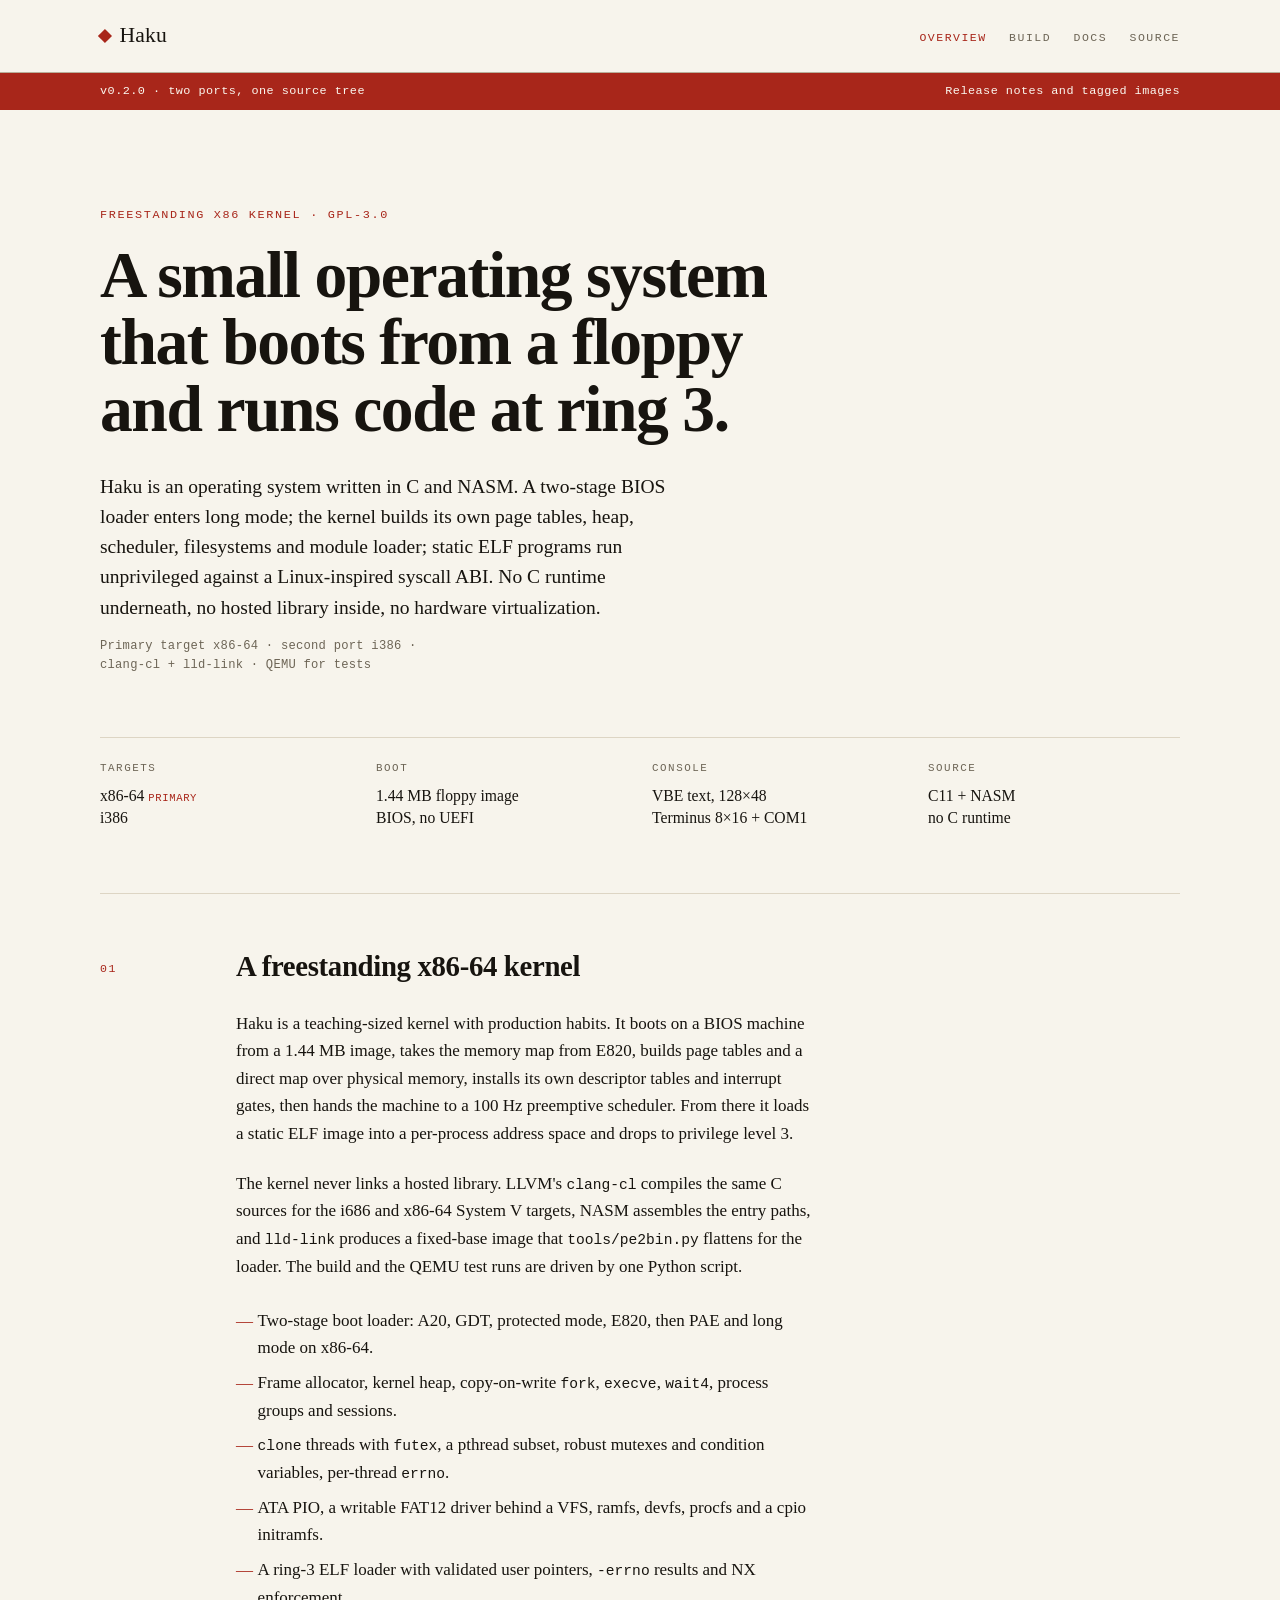
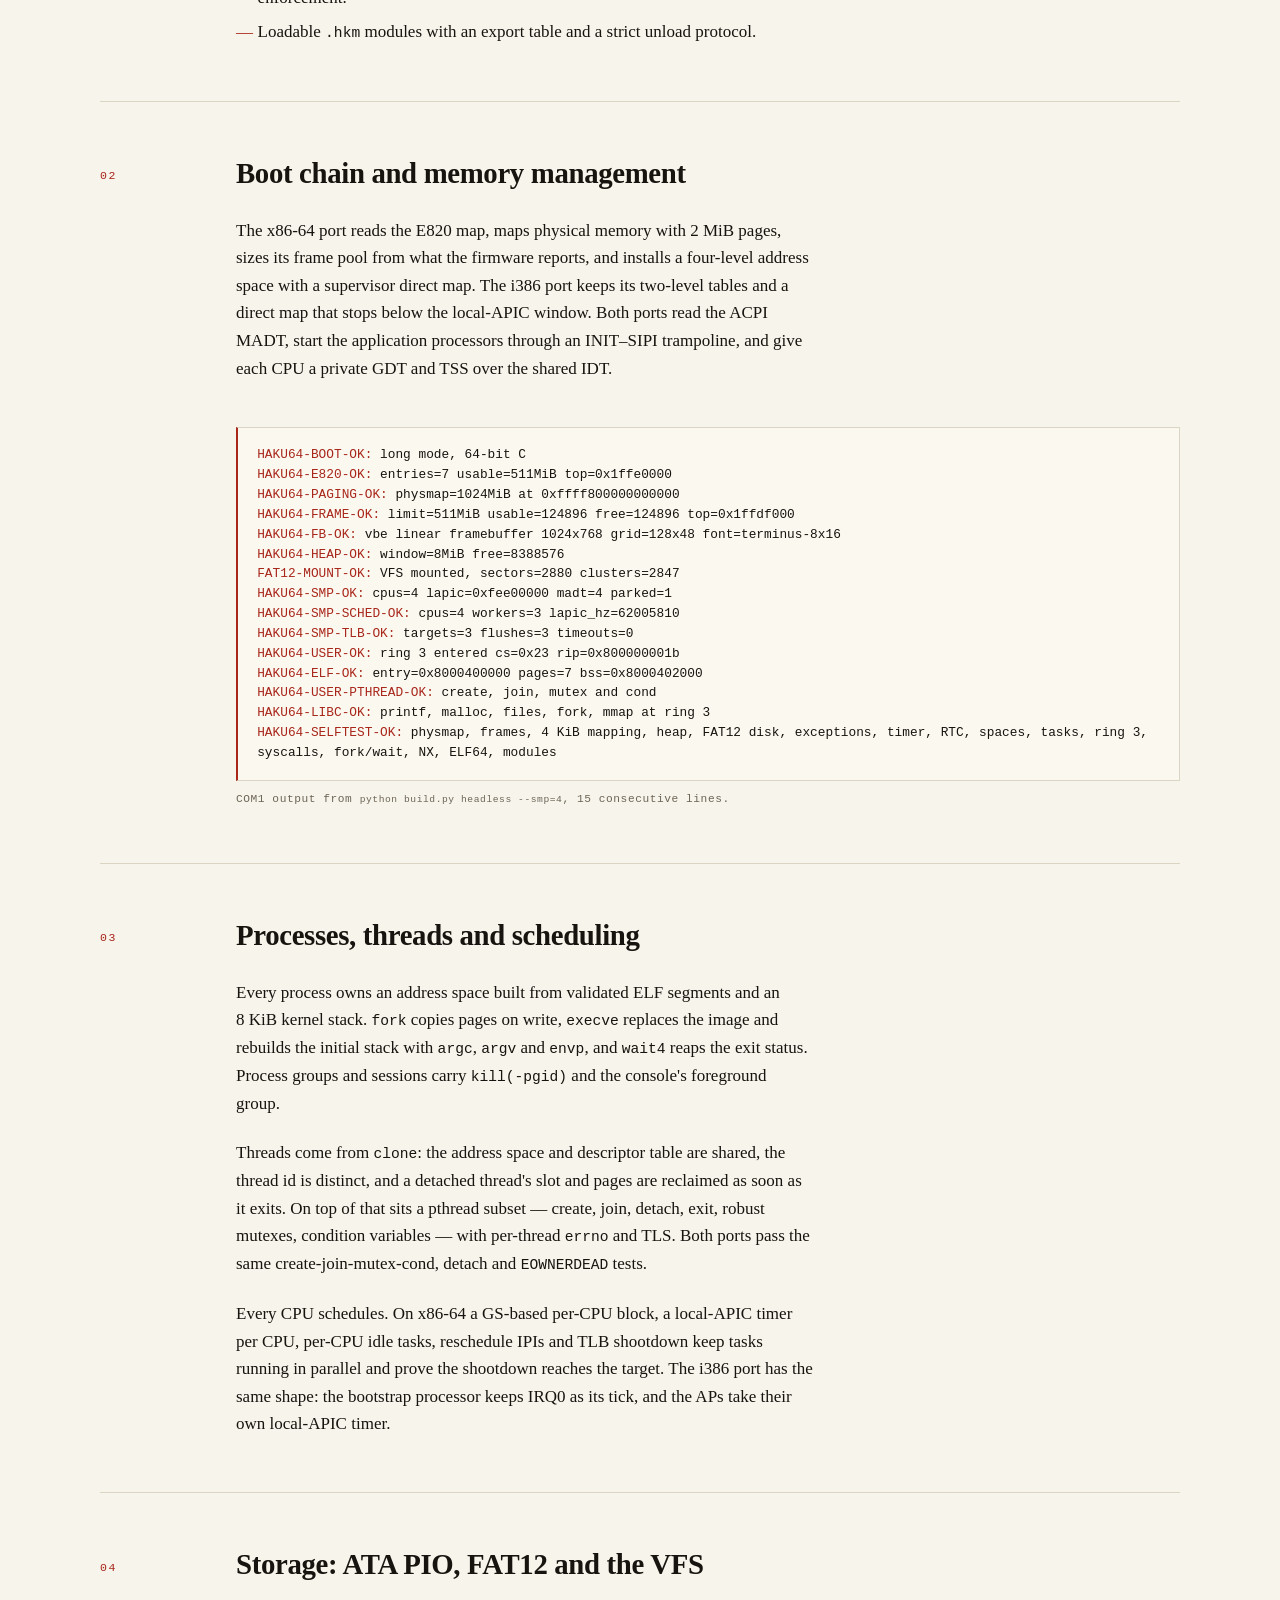
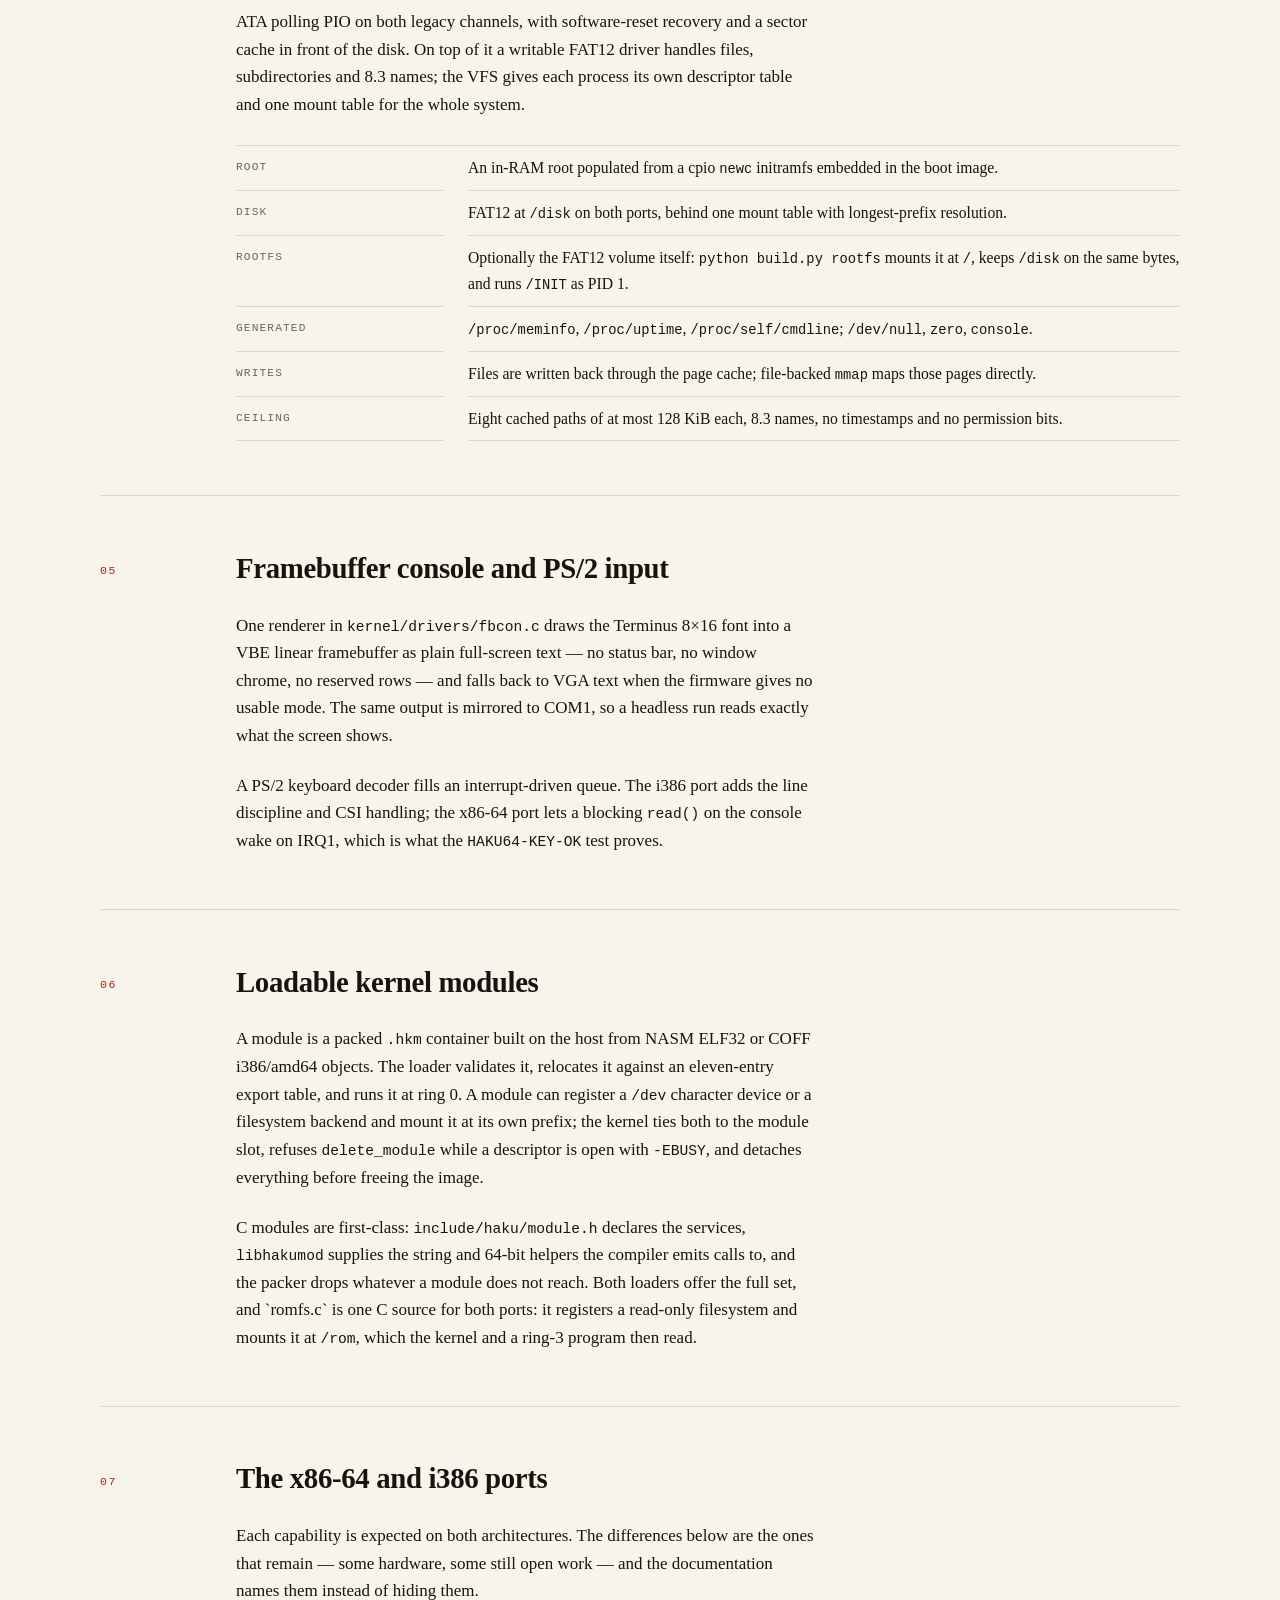
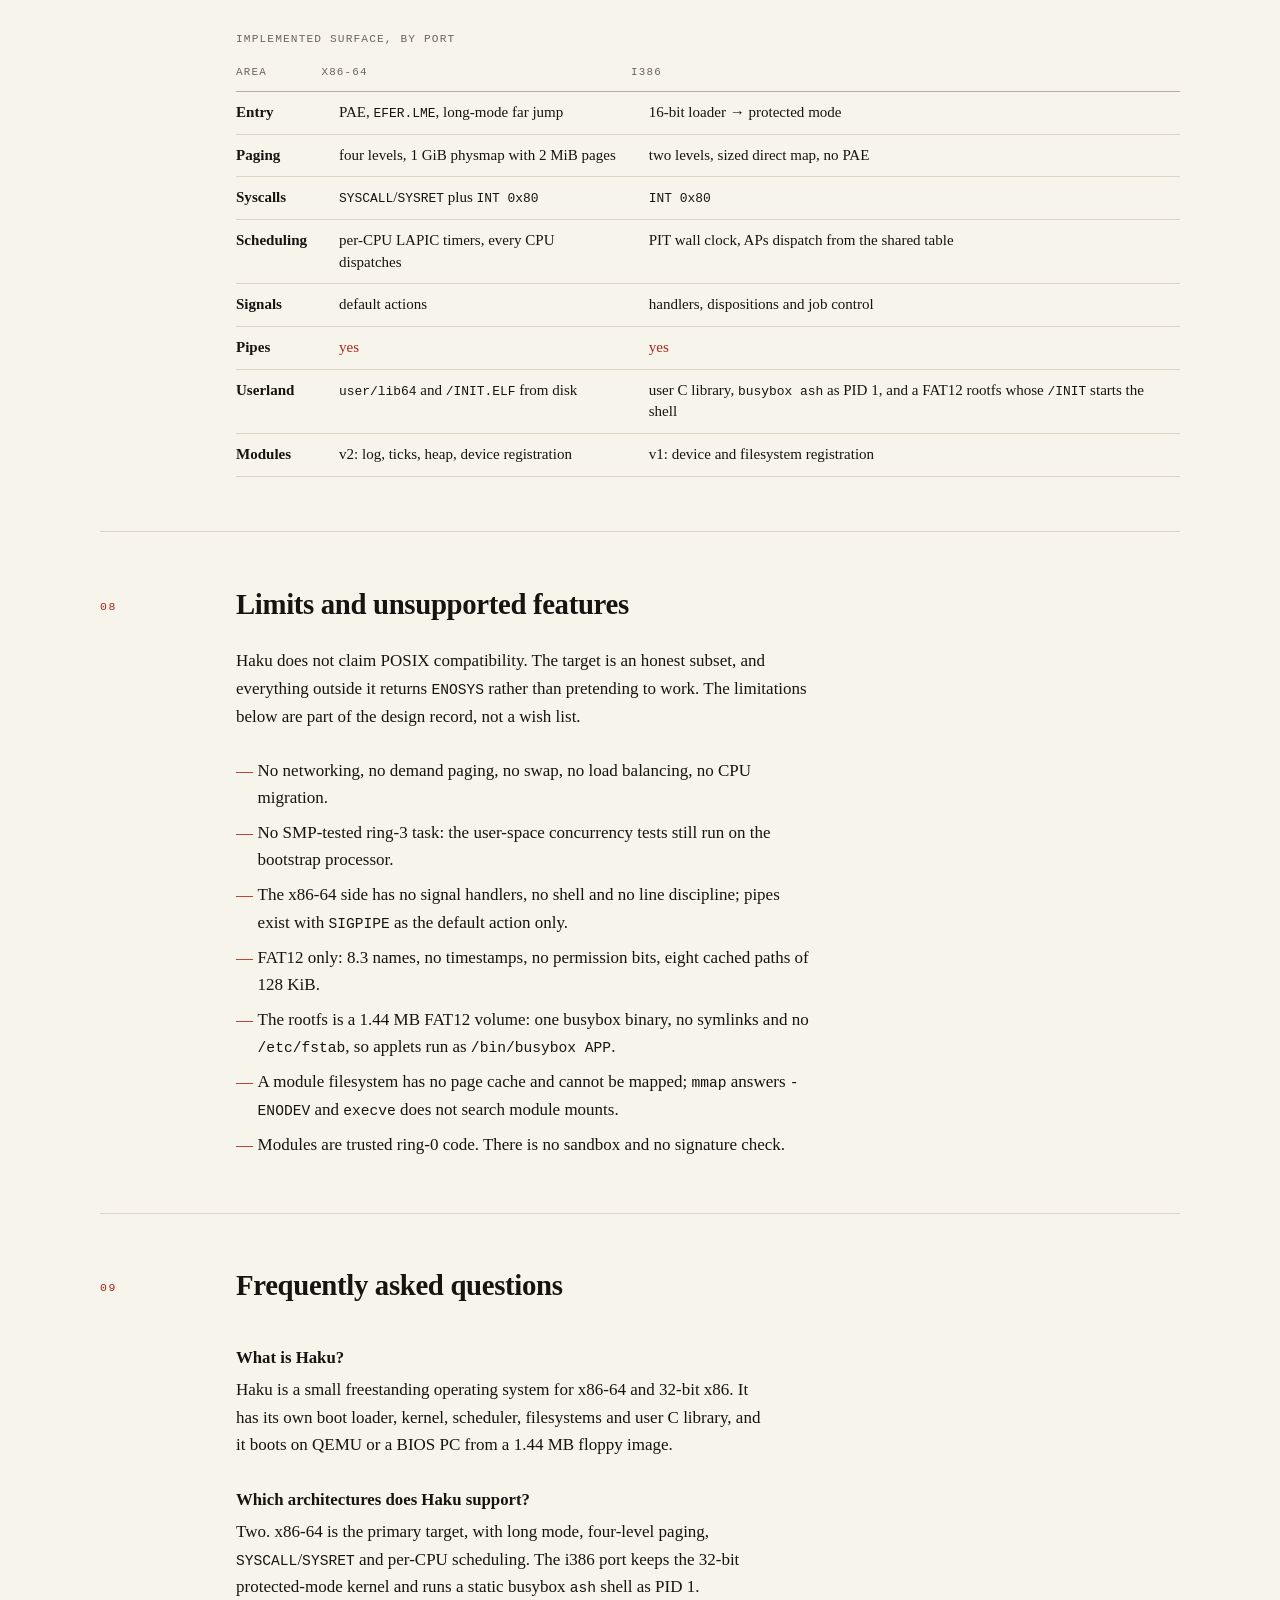
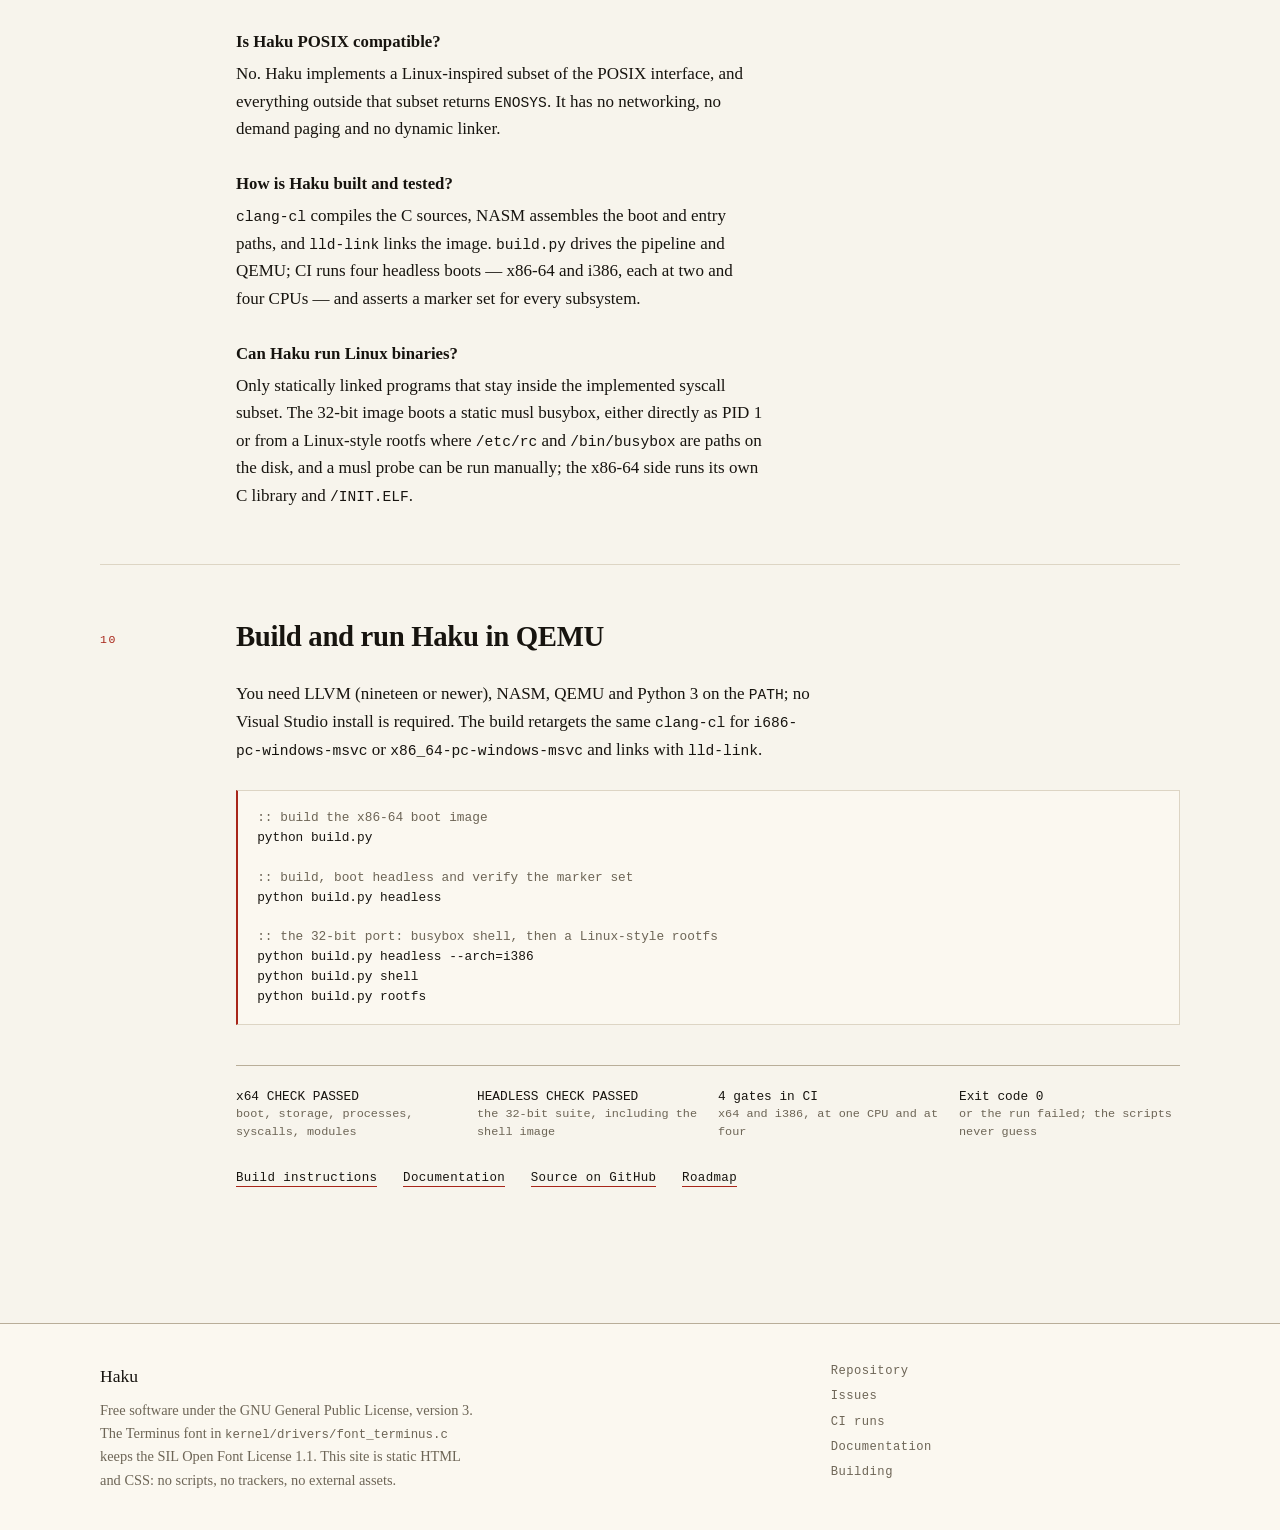
==== commit 3653f0a2: "x86_64: module filesystems mounted at /rom Wire the filesystem half of the module capability set on " ====
--- a/site/index.html
+++ b/site/index.html
@@ -320,10 +320,9 @@
     C modules are first-class: <code>include/haku/module.h</code> declares the
     services, <code>libhakumod</code> supplies the string and 64-bit helpers
     the compiler emits calls to, and the packer drops whatever a module does
-    not reach. The i386 loader ships device and filesystem registration; the
-    x86-64 loader offers logging, ticks and the kernel heap, and answers
-    filesystem registration with <code>-ENOSYS</code> until it is wired to the
-    mount table.
+    not reach. Both loaders offer the full set, and `romfs.c` is one C source
+    for both ports: it registers a read-only filesystem and mounts it at
+    <code>/rom</code>, which the kernel and a ring-3 program then read.
   </p>
 </section>
 
@@ -370,7 +369,7 @@
     <li>The x86-64 side has no signal handlers, no shell and no line discipline; pipes exist with <code>SIGPIPE</code> as the default action only.</li>
     <li>FAT12 only: 8.3 names, no timestamps, no permission bits, eight cached paths of 128&nbsp;KiB.</li>
     <li>The rootfs is a 1.44&nbsp;MB FAT12 volume: one busybox binary, no symlinks and no <code>/etc/fstab</code>, so applets run as <code>/bin/busybox APP</code>.</li>
-    <li>The x86-64 module loader answers filesystem registration with <code>-ENOSYS</code>.</li>
+    <li>A module filesystem has no page cache and cannot be mapped; <code>mmap</code> answers <code>-ENODEV</code> and <code>execve</code> does not search module mounts.</li>
     <li>Modules are trusted ring-0 code. There is no sandbox and no signature check.</li>
   </ul>
 </section>
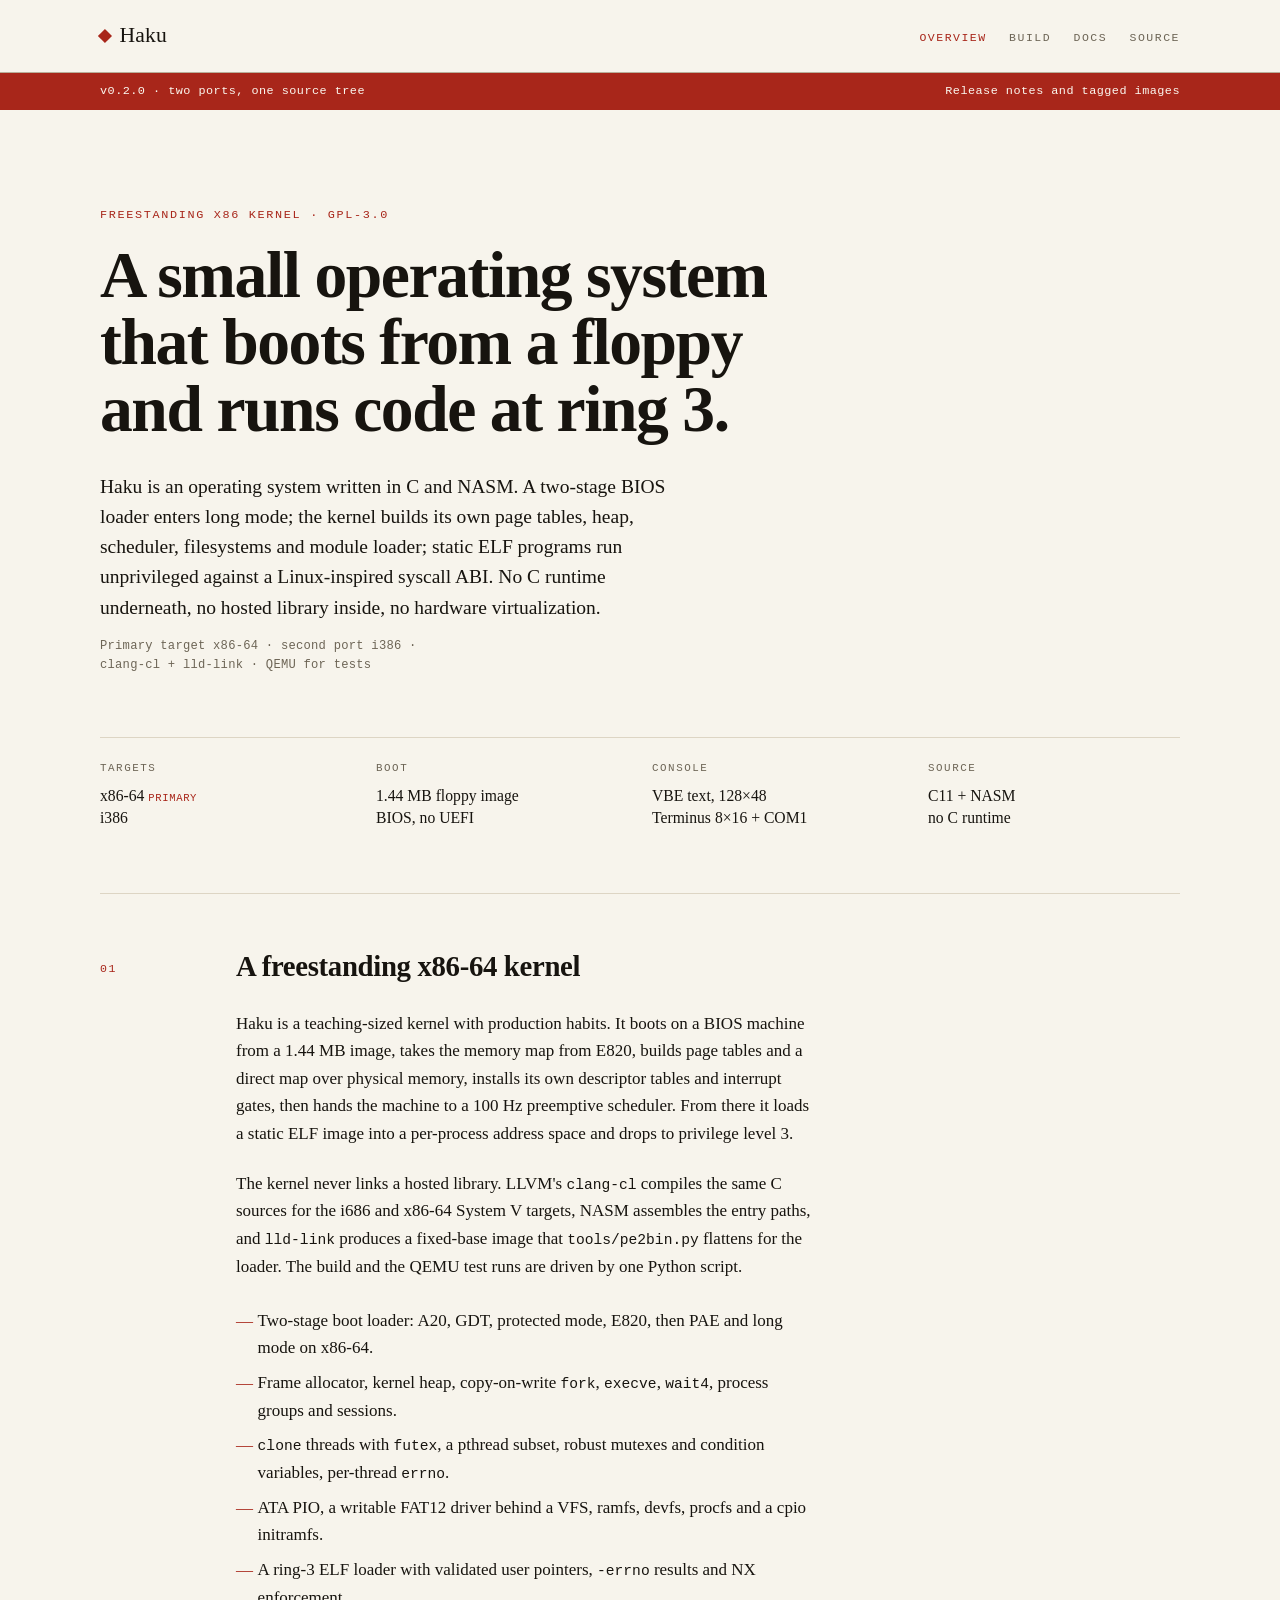
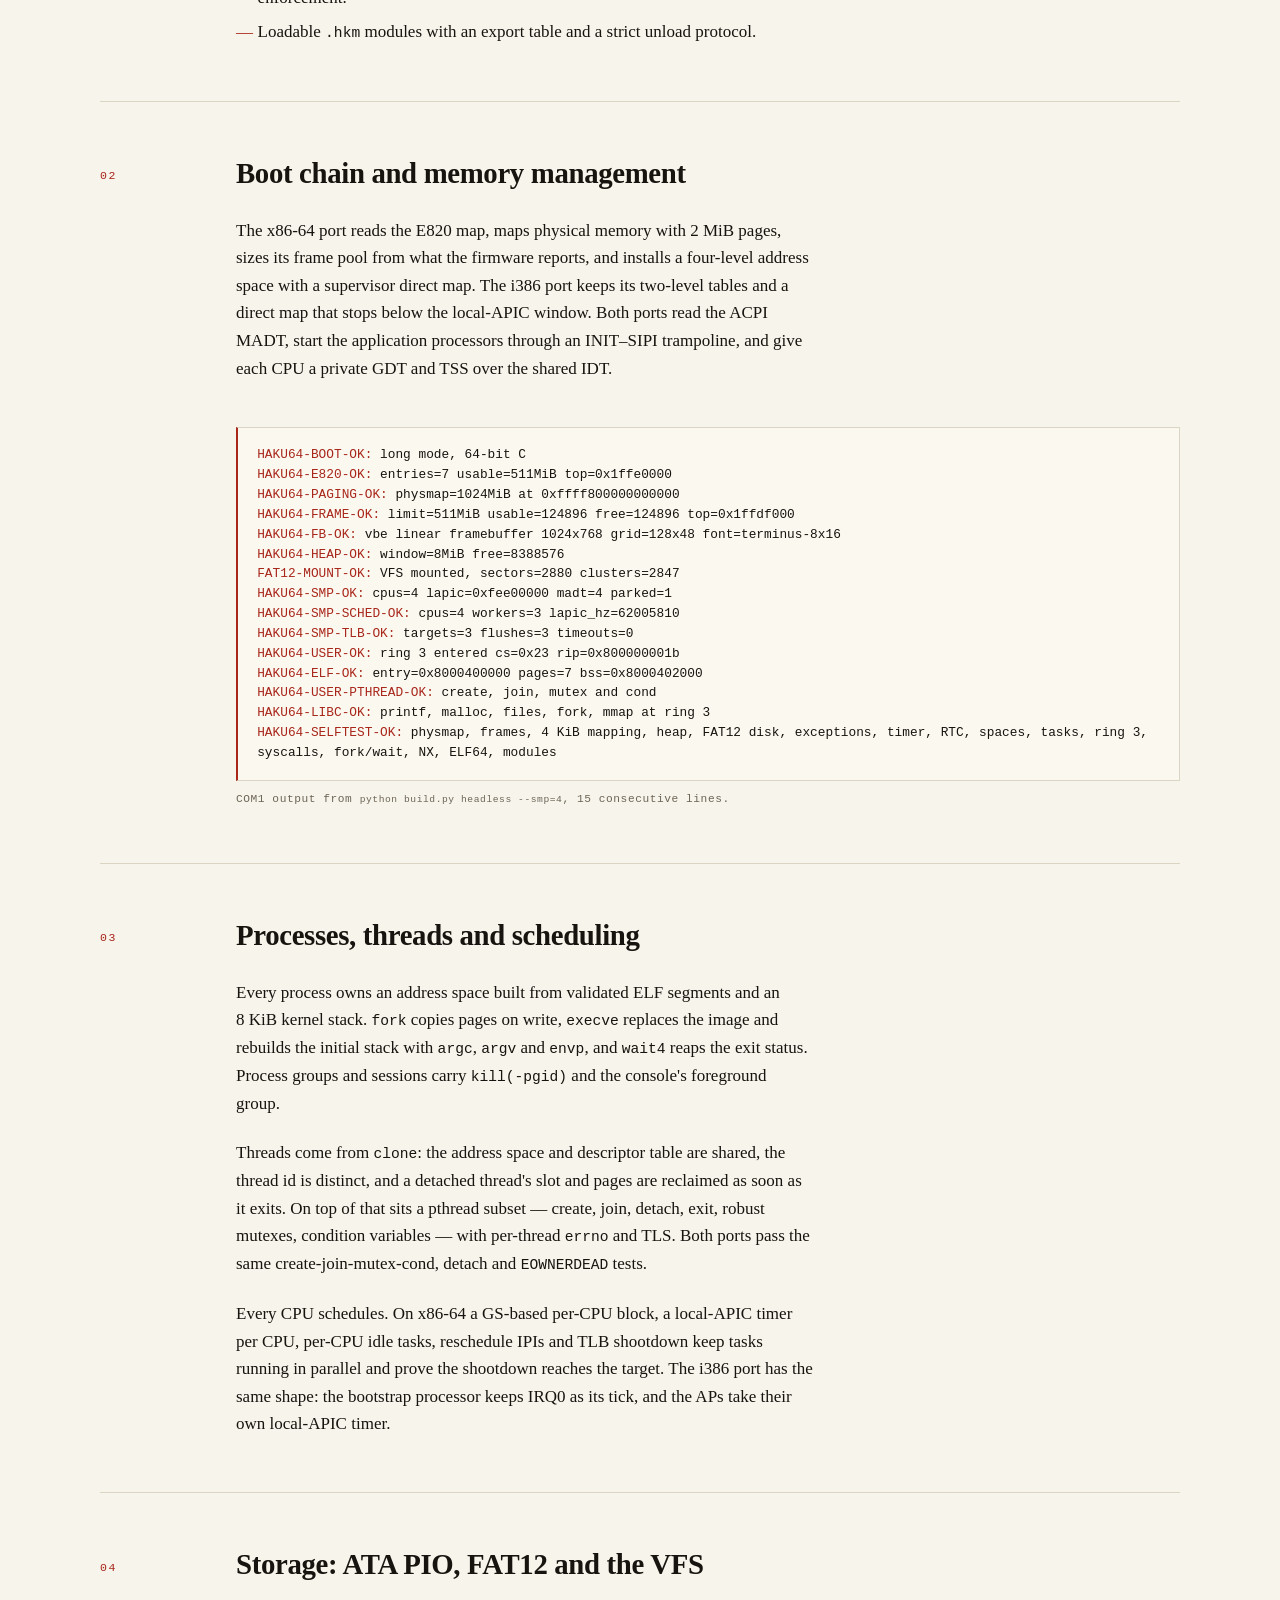
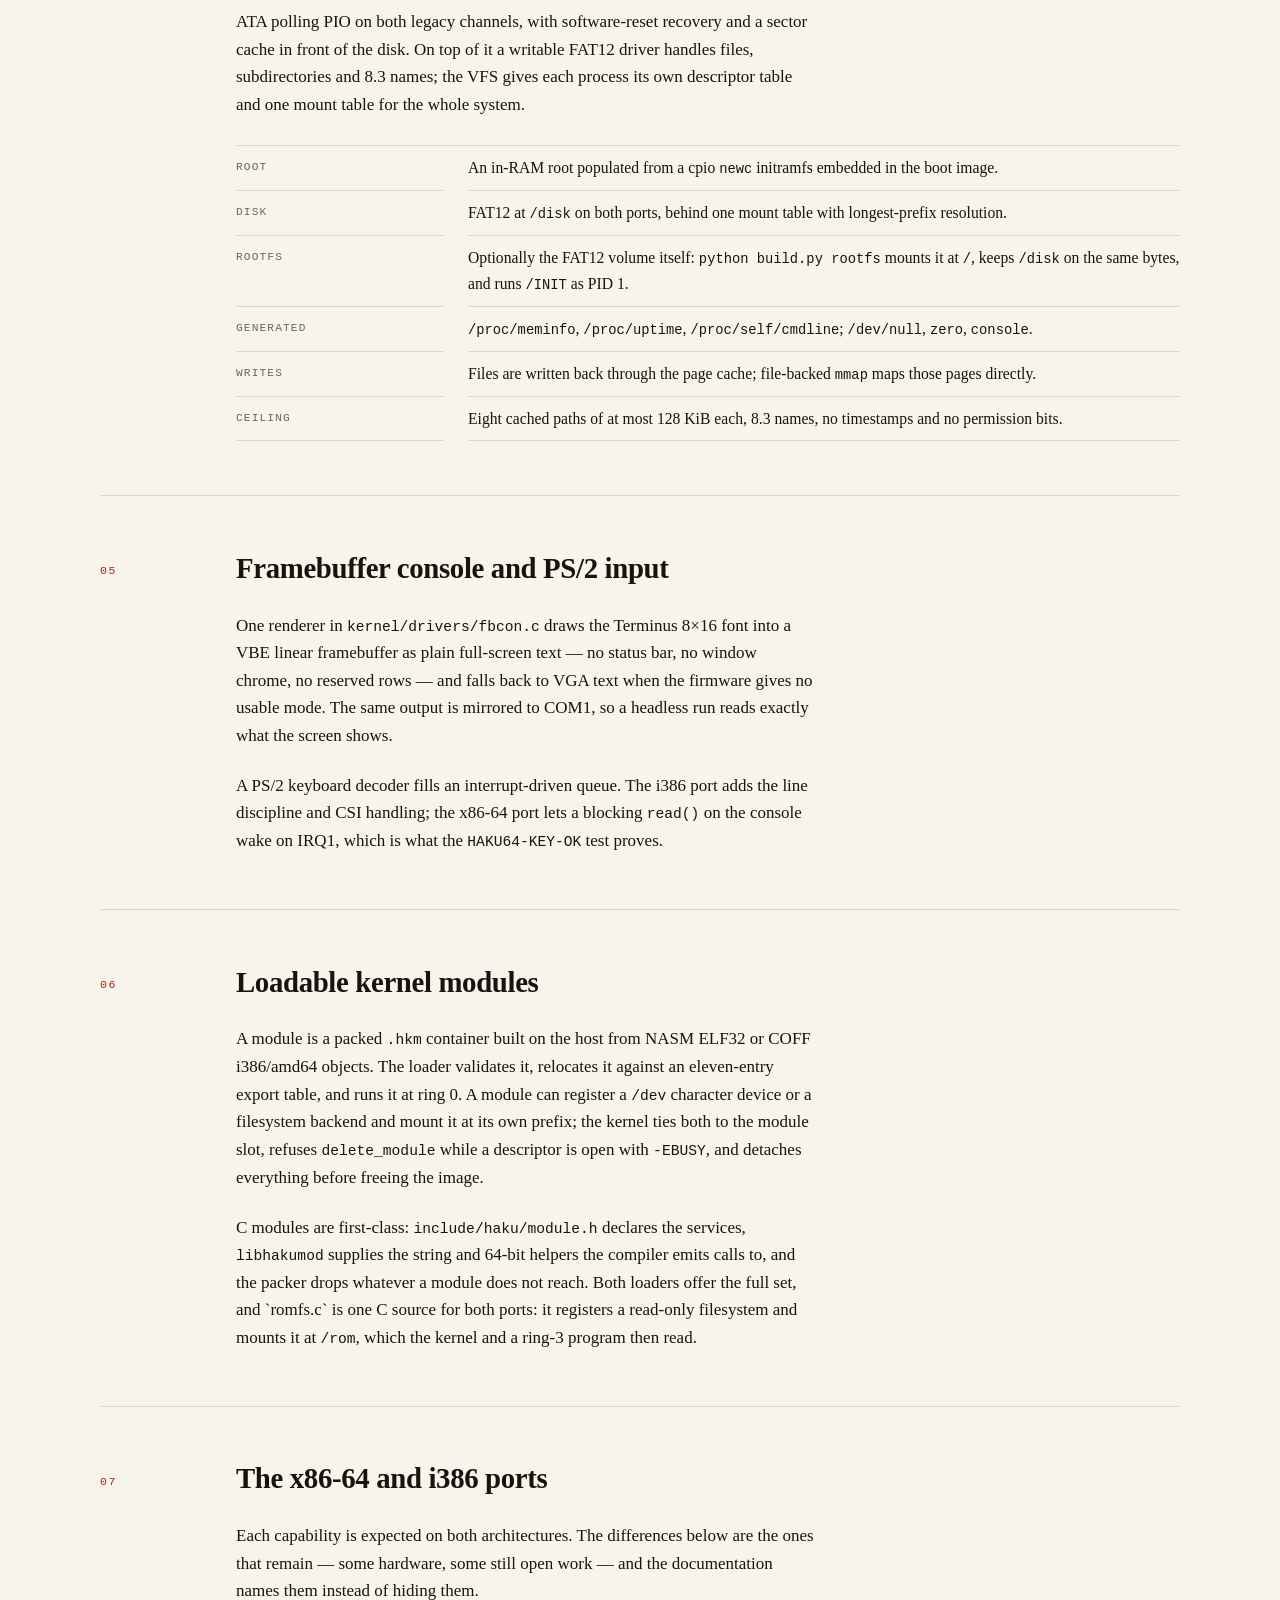
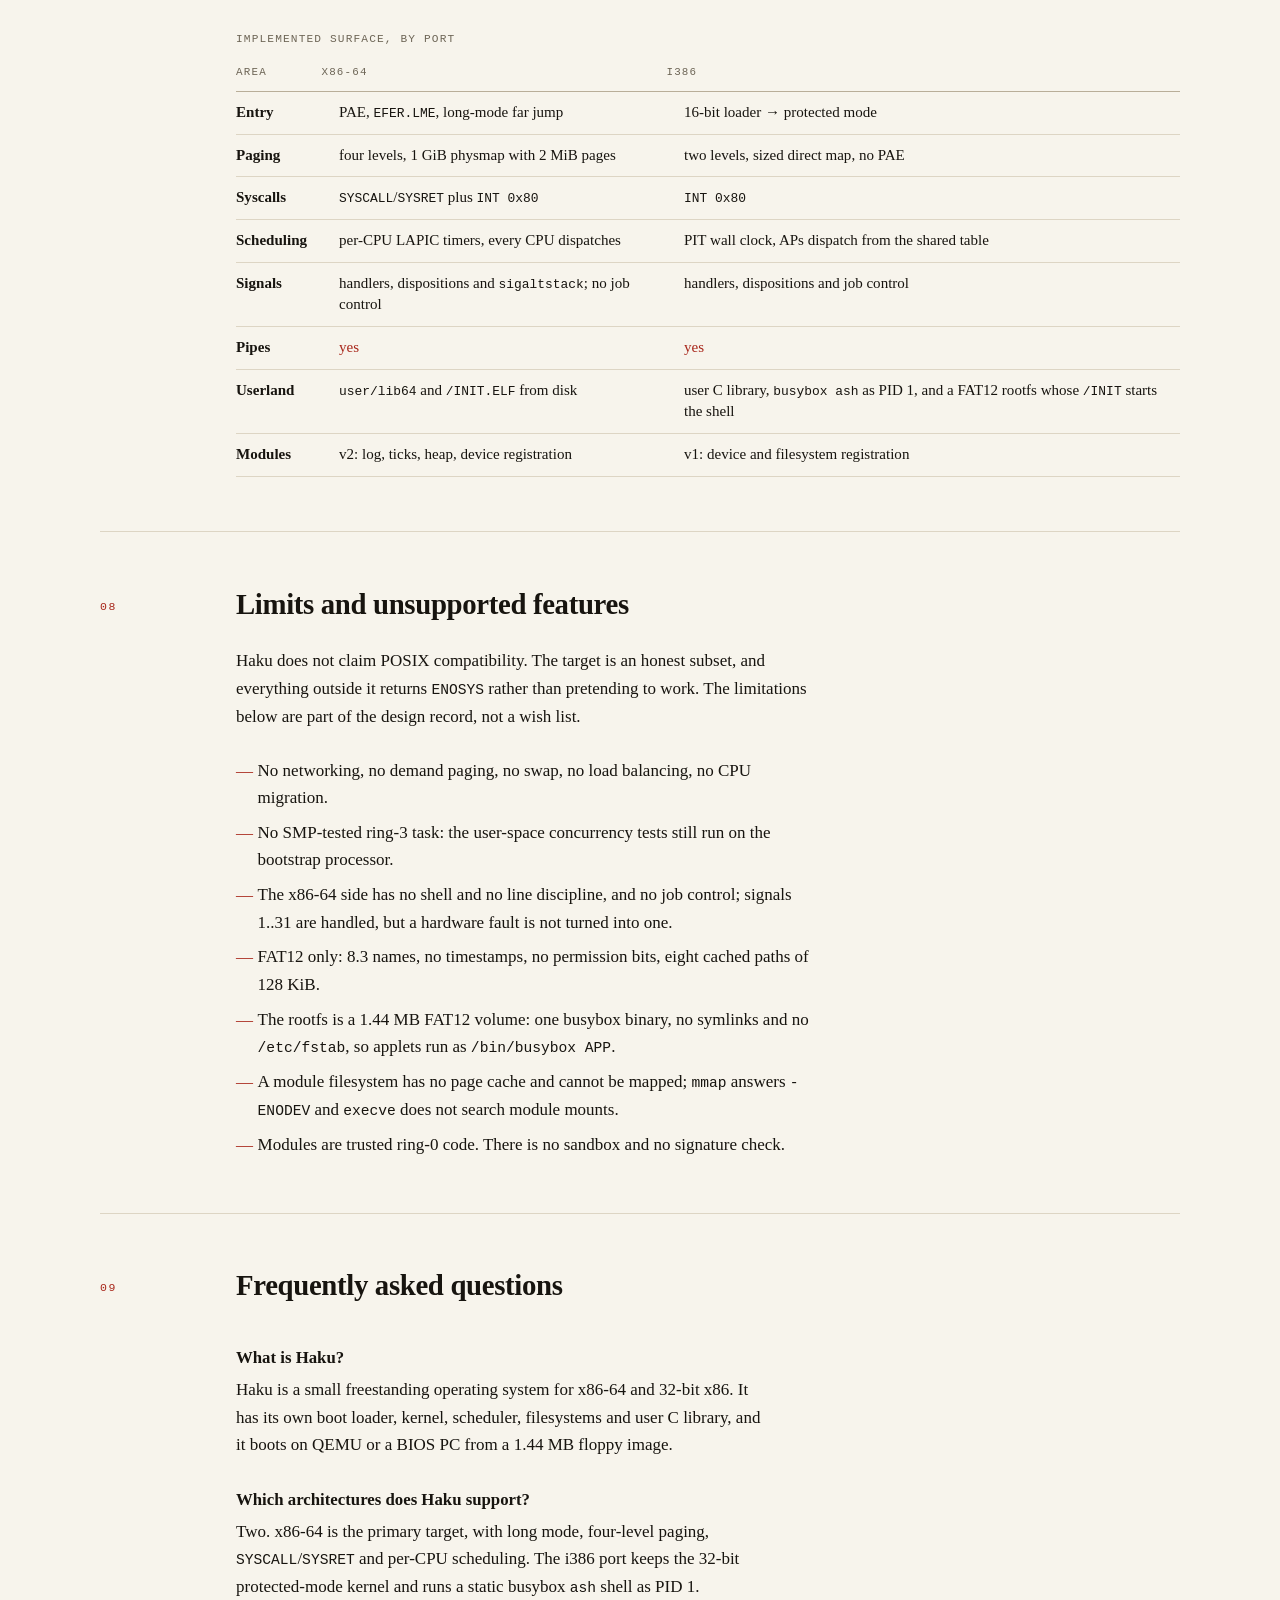
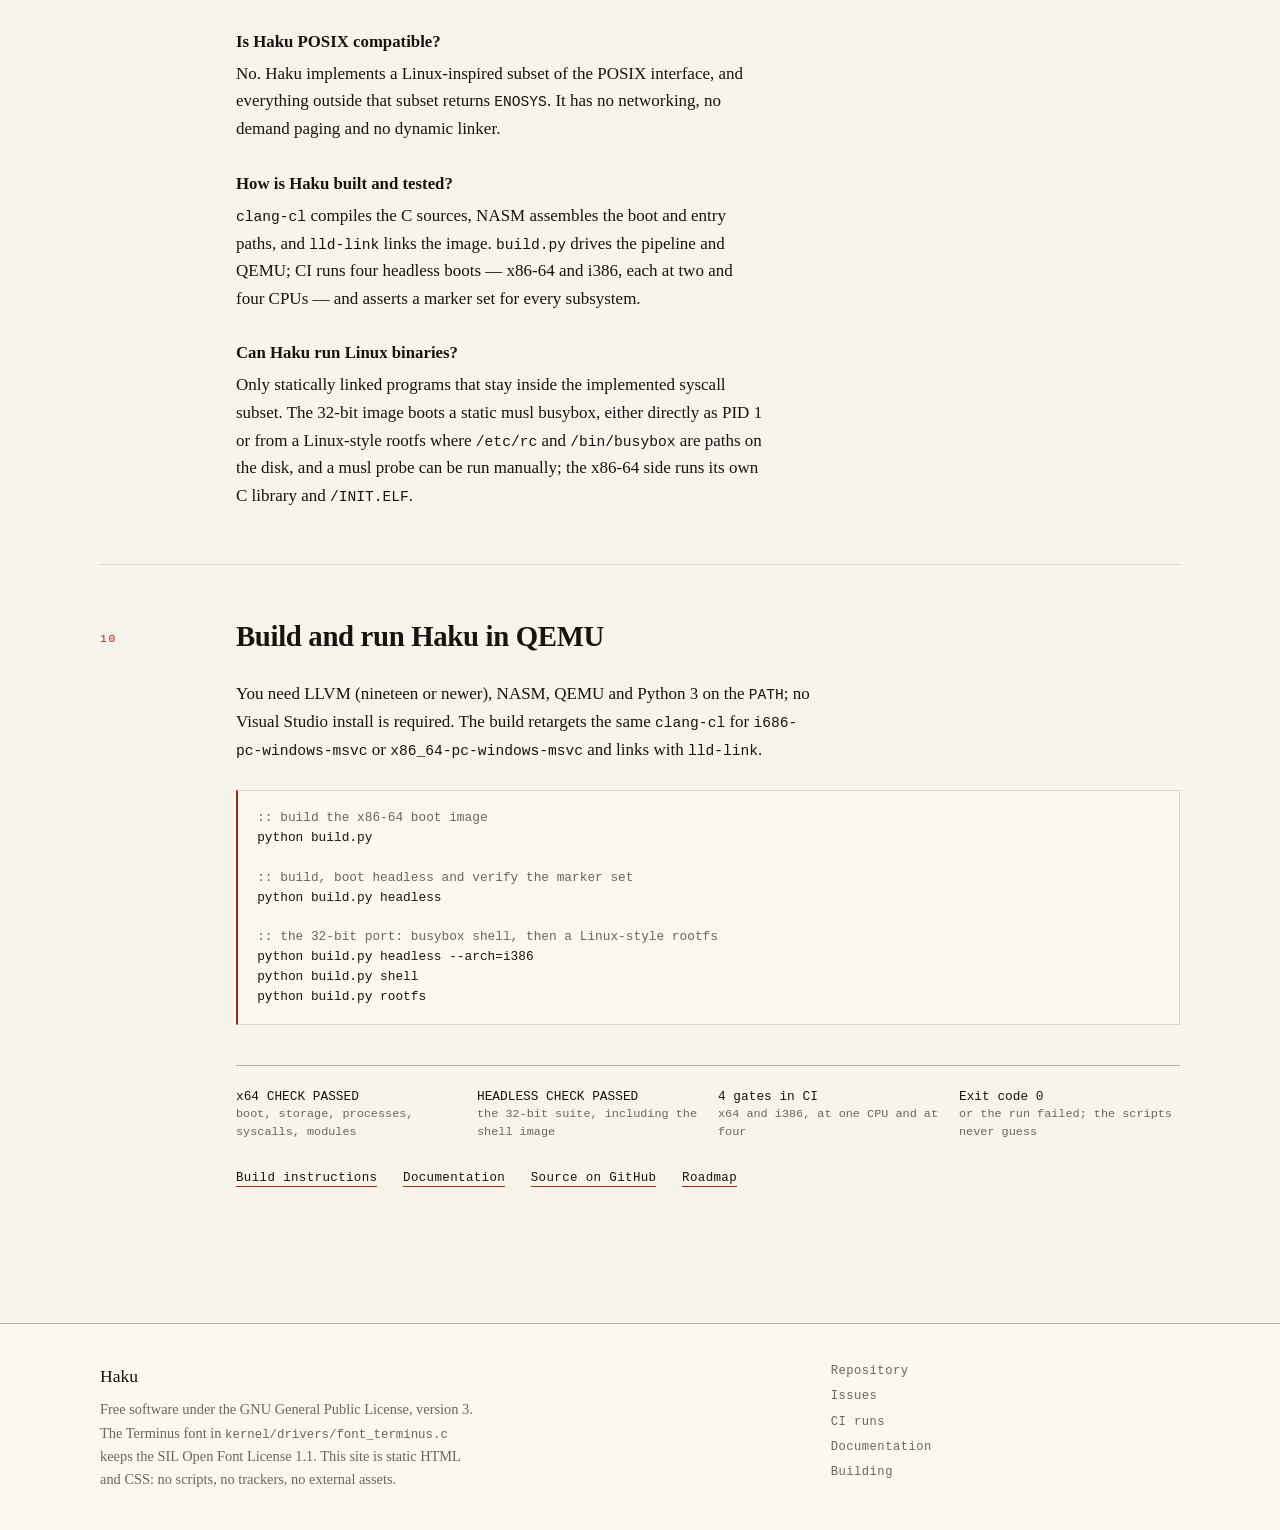
==== commit bed05c62: "x86-64: deliver signals to user handlers rt_sigaction, rt_sigprocmask, rt_sigreturn and sigaltstack " ====
--- a/site/index.html
+++ b/site/index.html
@@ -345,7 +345,7 @@
         <tr><th scope="row">Paging</th><td>four levels, 1&nbsp;GiB physmap with 2&nbsp;MiB pages</td><td>two levels, sized direct map, no PAE</td></tr>
         <tr><th scope="row">Syscalls</th><td><code>SYSCALL</code>/<code>SYSRET</code> plus <code>INT 0x80</code></td><td><code>INT 0x80</code></td></tr>
         <tr><th scope="row">Scheduling</th><td>per-CPU LAPIC timers, every CPU dispatches</td><td>PIT wall clock, APs dispatch from the shared table</td></tr>
-        <tr><th scope="row">Signals</th><td>default actions</td><td>handlers, dispositions and job control</td></tr>
+        <tr><th scope="row">Signals</th><td>handlers, dispositions and <code>sigaltstack</code>; no job control</td><td>handlers, dispositions and job control</td></tr>
         <tr><th scope="row">Pipes</th><td class="yes">yes</td><td class="yes">yes</td></tr>
         <tr><th scope="row">Userland</th><td><code>user/lib64</code> and <code>/INIT.ELF</code> from disk</td><td>user C library, <code>busybox ash</code> as PID&nbsp;1, and a FAT12 rootfs whose <code>/INIT</code> starts the shell</td></tr>
         <tr><th scope="row">Modules</th><td>v2: log, ticks, heap, device registration</td><td>v1: device and filesystem registration</td></tr>
@@ -366,7 +366,7 @@
   <ul class="plain">
     <li>No networking, no demand paging, no swap, no load balancing, no CPU migration.</li>
     <li>No SMP-tested ring-3 task: the user-space concurrency tests still run on the bootstrap processor.</li>
-    <li>The x86-64 side has no signal handlers, no shell and no line discipline; pipes exist with <code>SIGPIPE</code> as the default action only.</li>
+    <li>The x86-64 side has no shell and no line discipline, and no job control; signals 1..31 are handled, but a hardware fault is not turned into one.</li>
     <li>FAT12 only: 8.3 names, no timestamps, no permission bits, eight cached paths of 128&nbsp;KiB.</li>
     <li>The rootfs is a 1.44&nbsp;MB FAT12 volume: one busybox binary, no symlinks and no <code>/etc/fstab</code>, so applets run as <code>/bin/busybox APP</code>.</li>
     <li>A module filesystem has no page cache and cannot be mapped; <code>mmap</code> answers <code>-ENODEV</code> and <code>execve</code> does not search module mounts.</li>
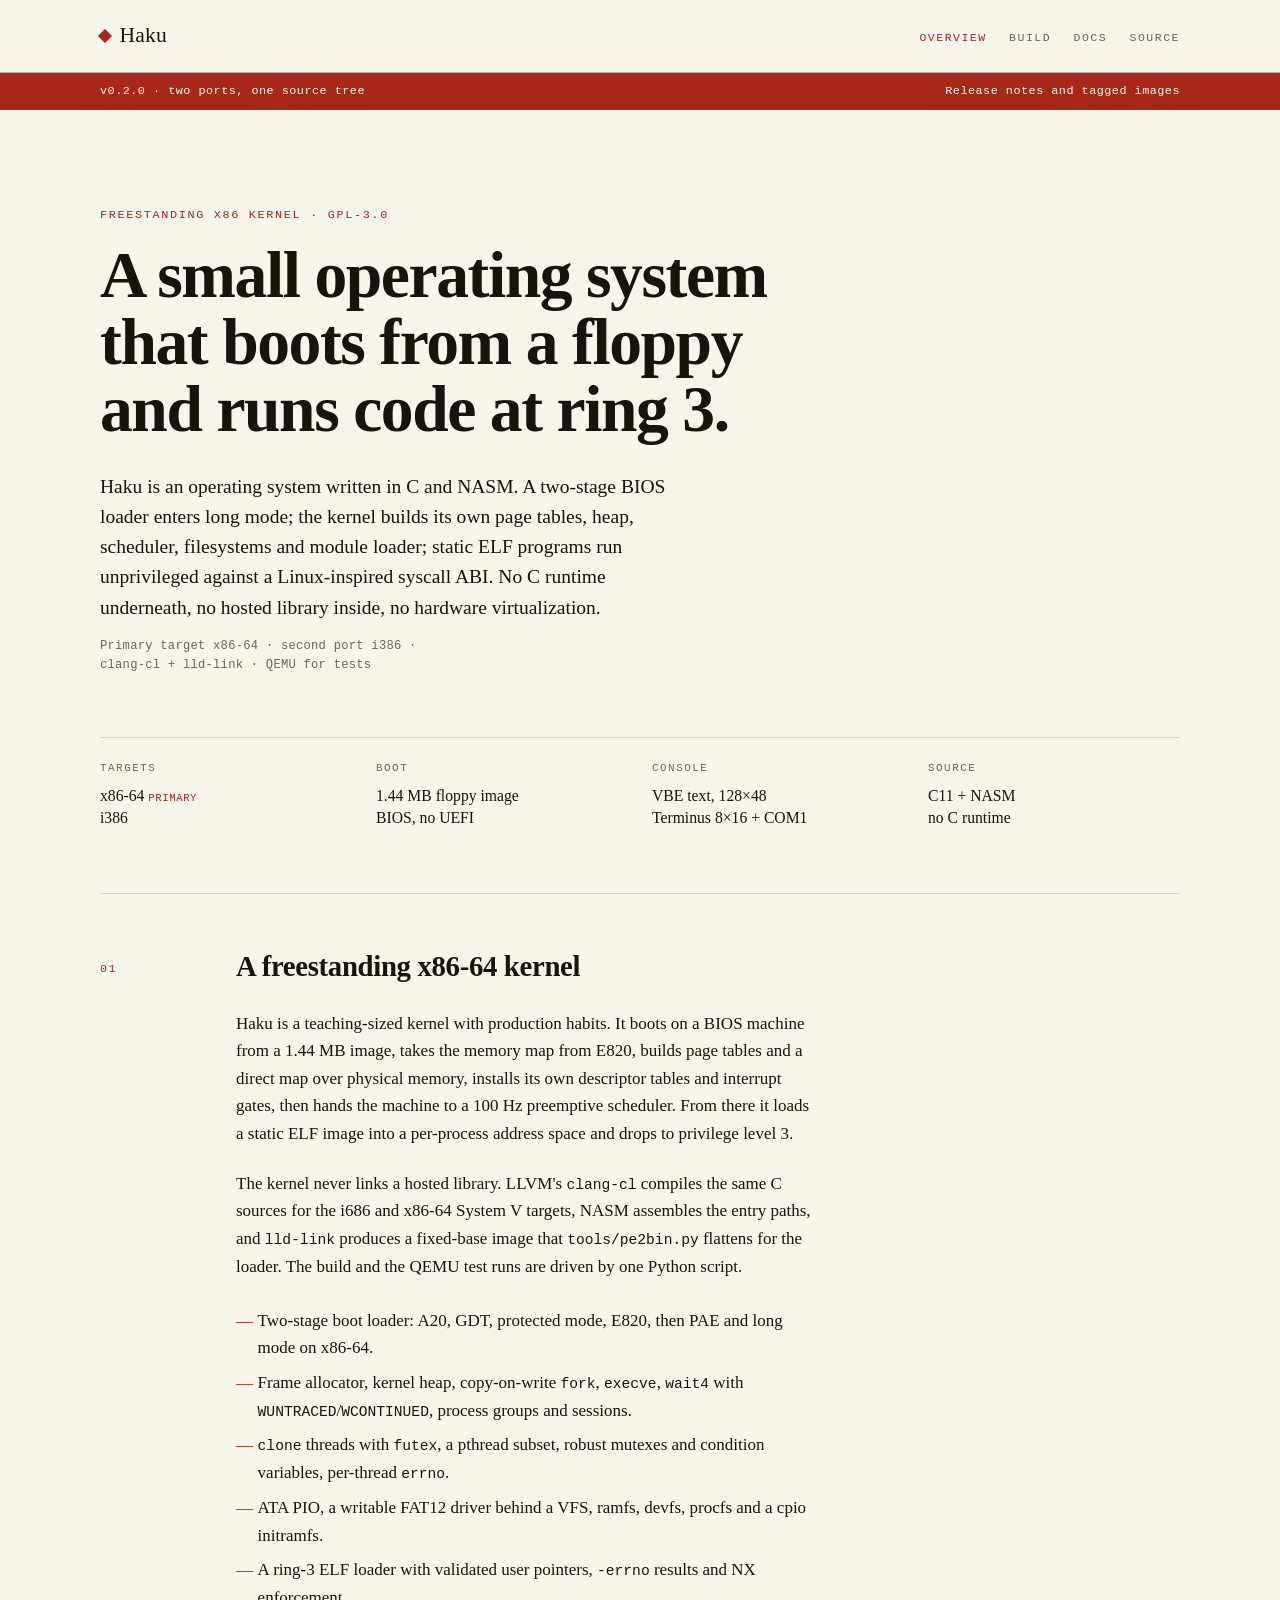
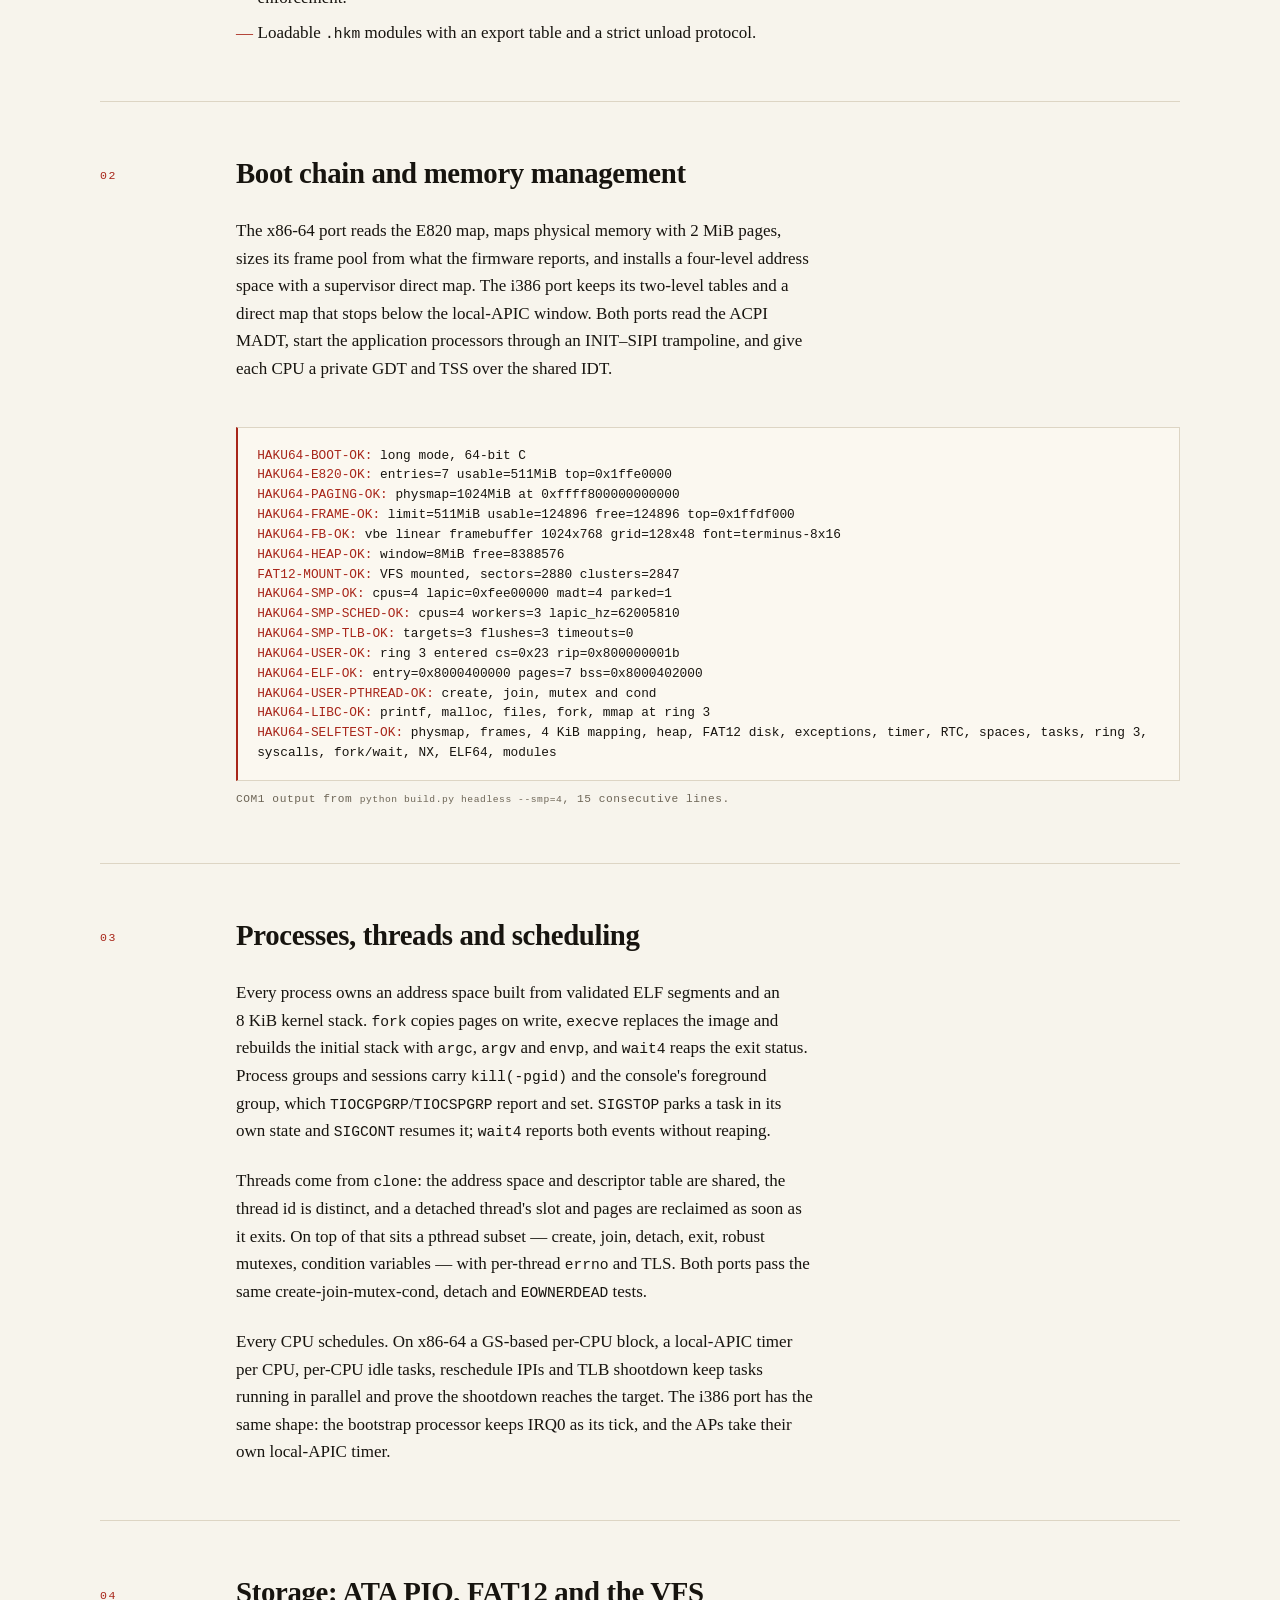
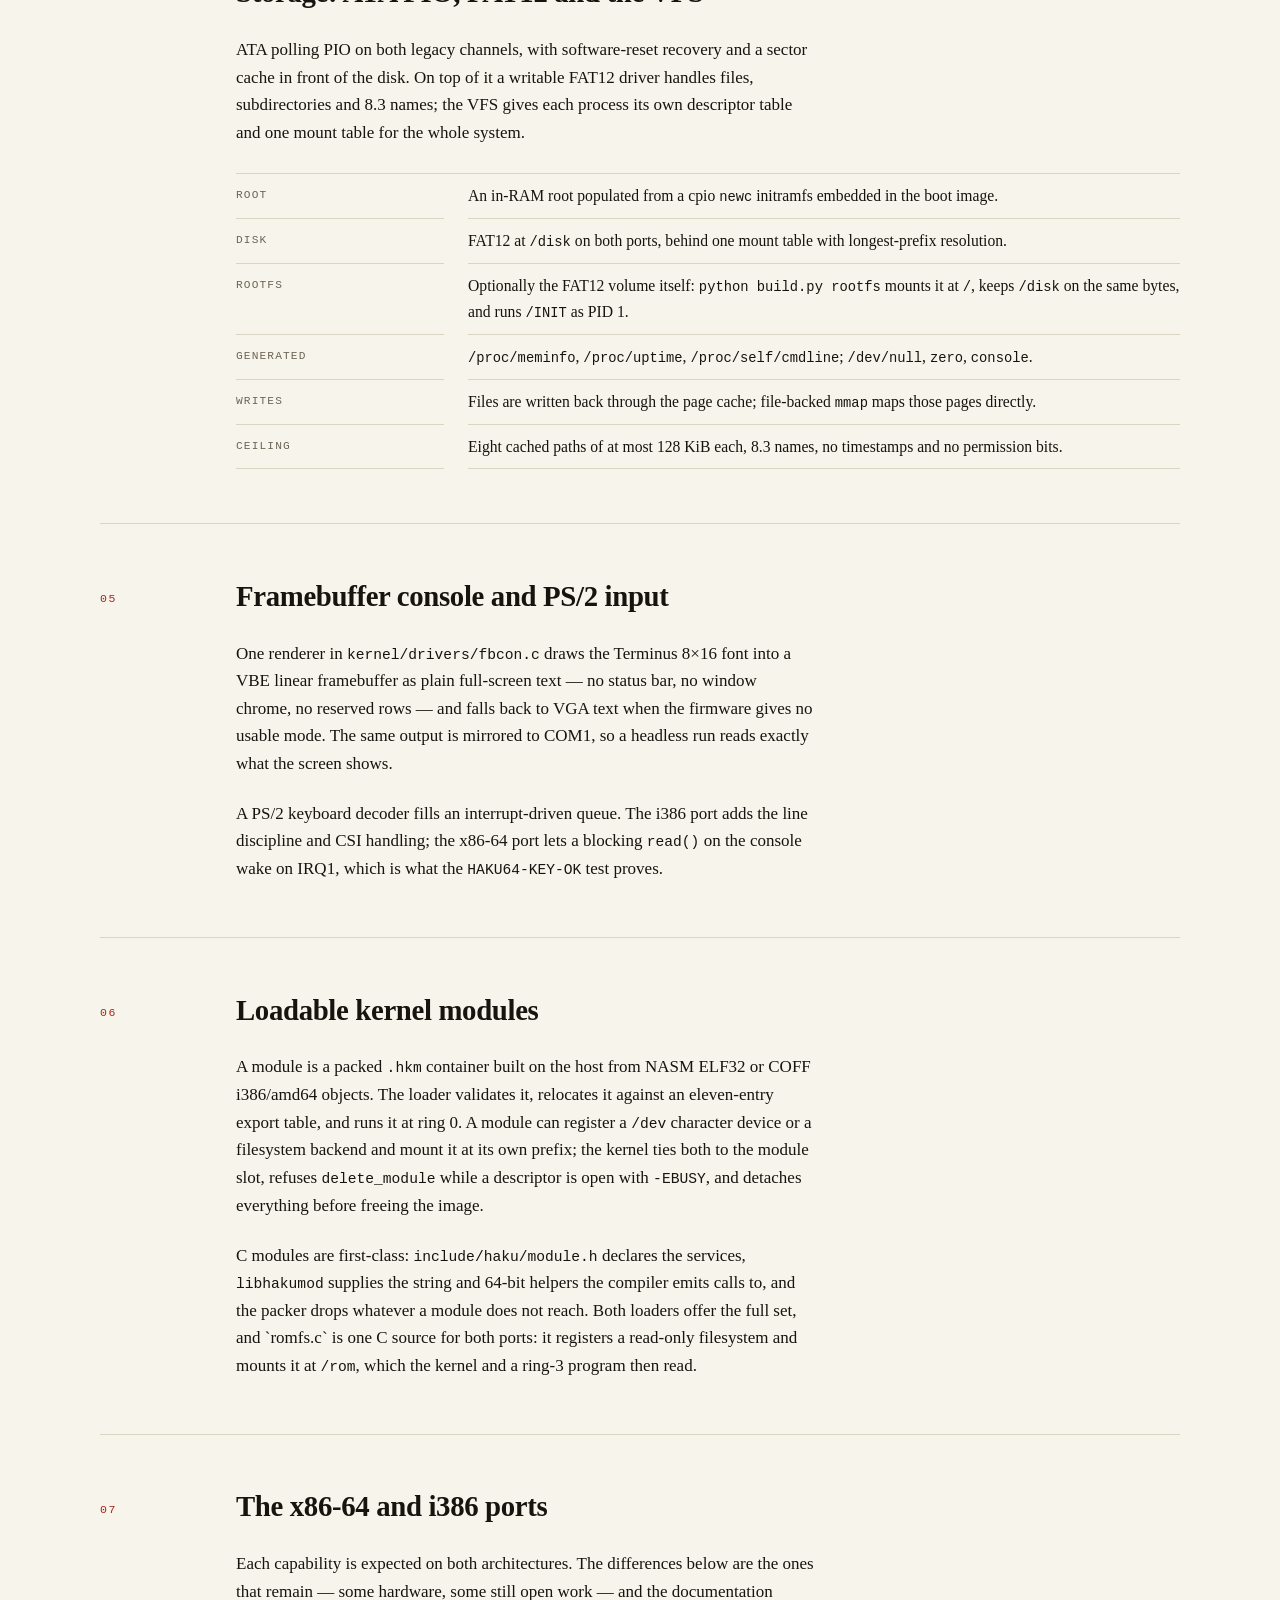
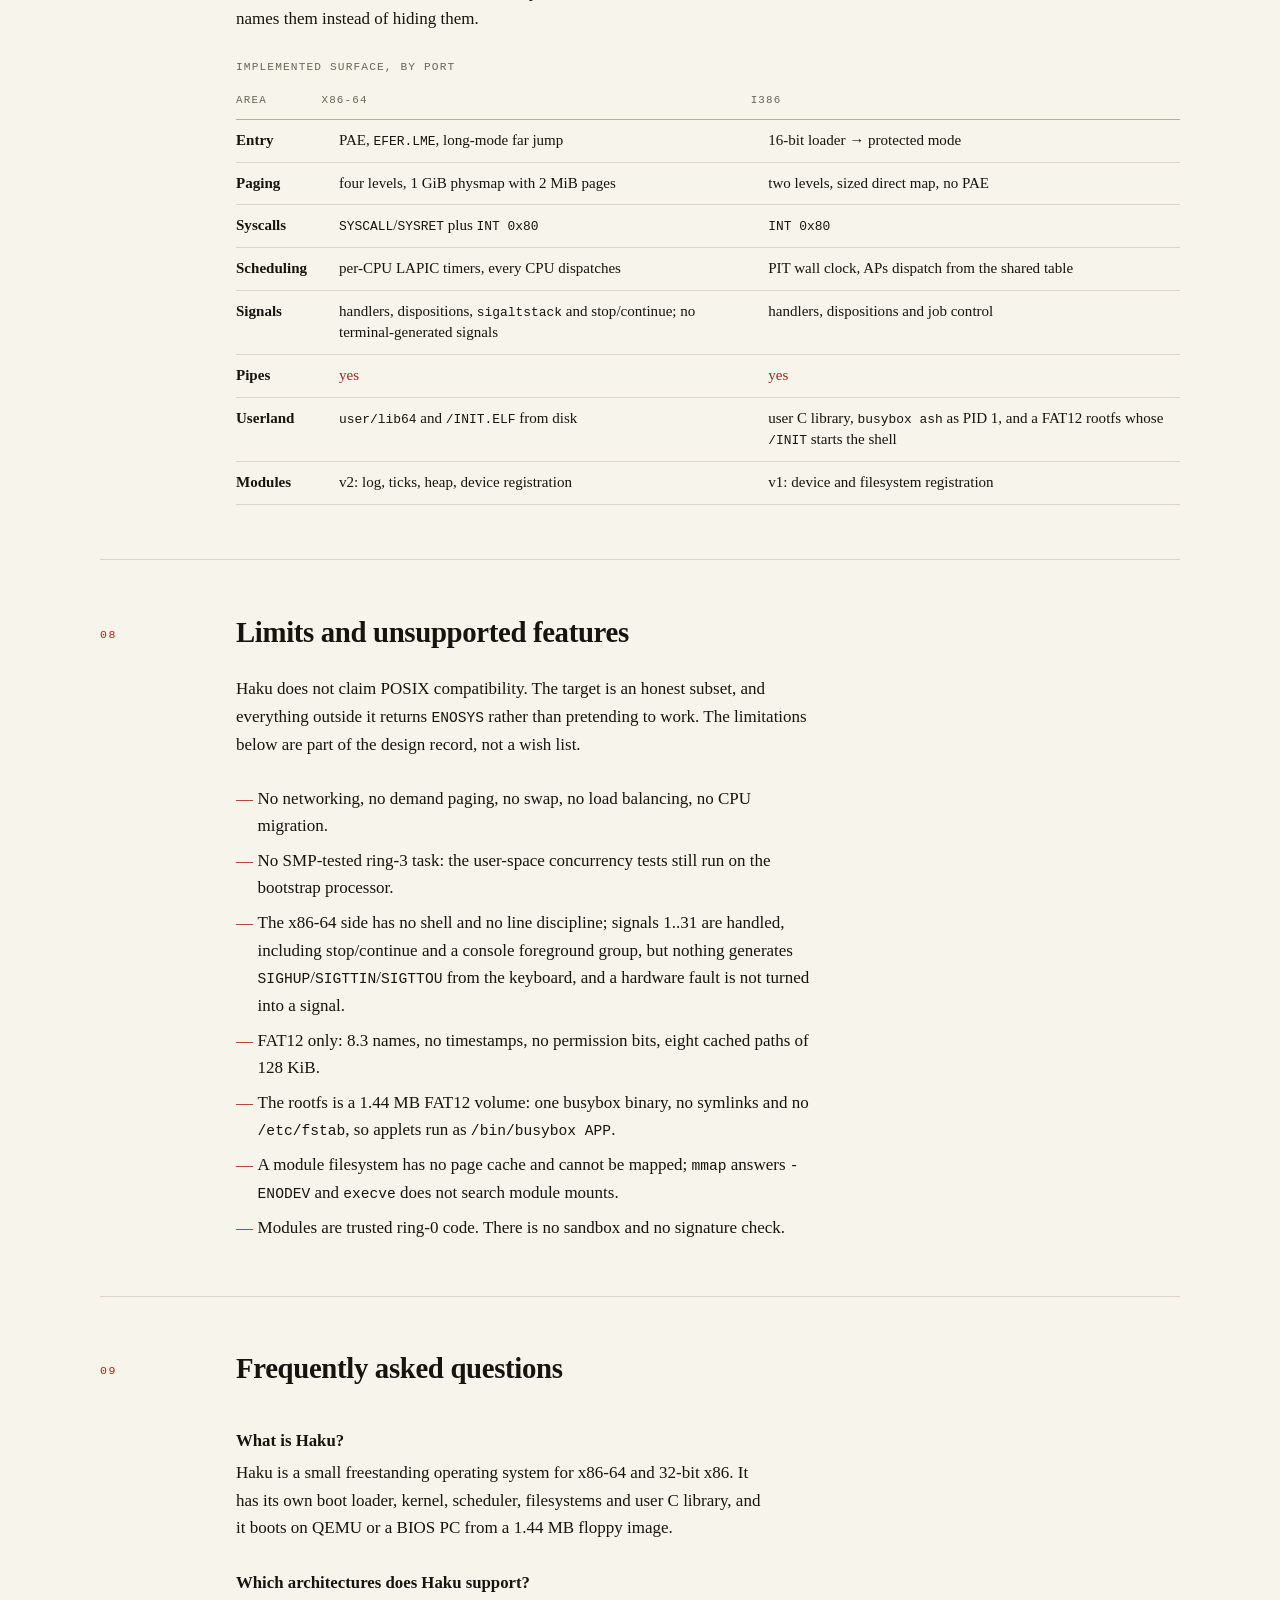
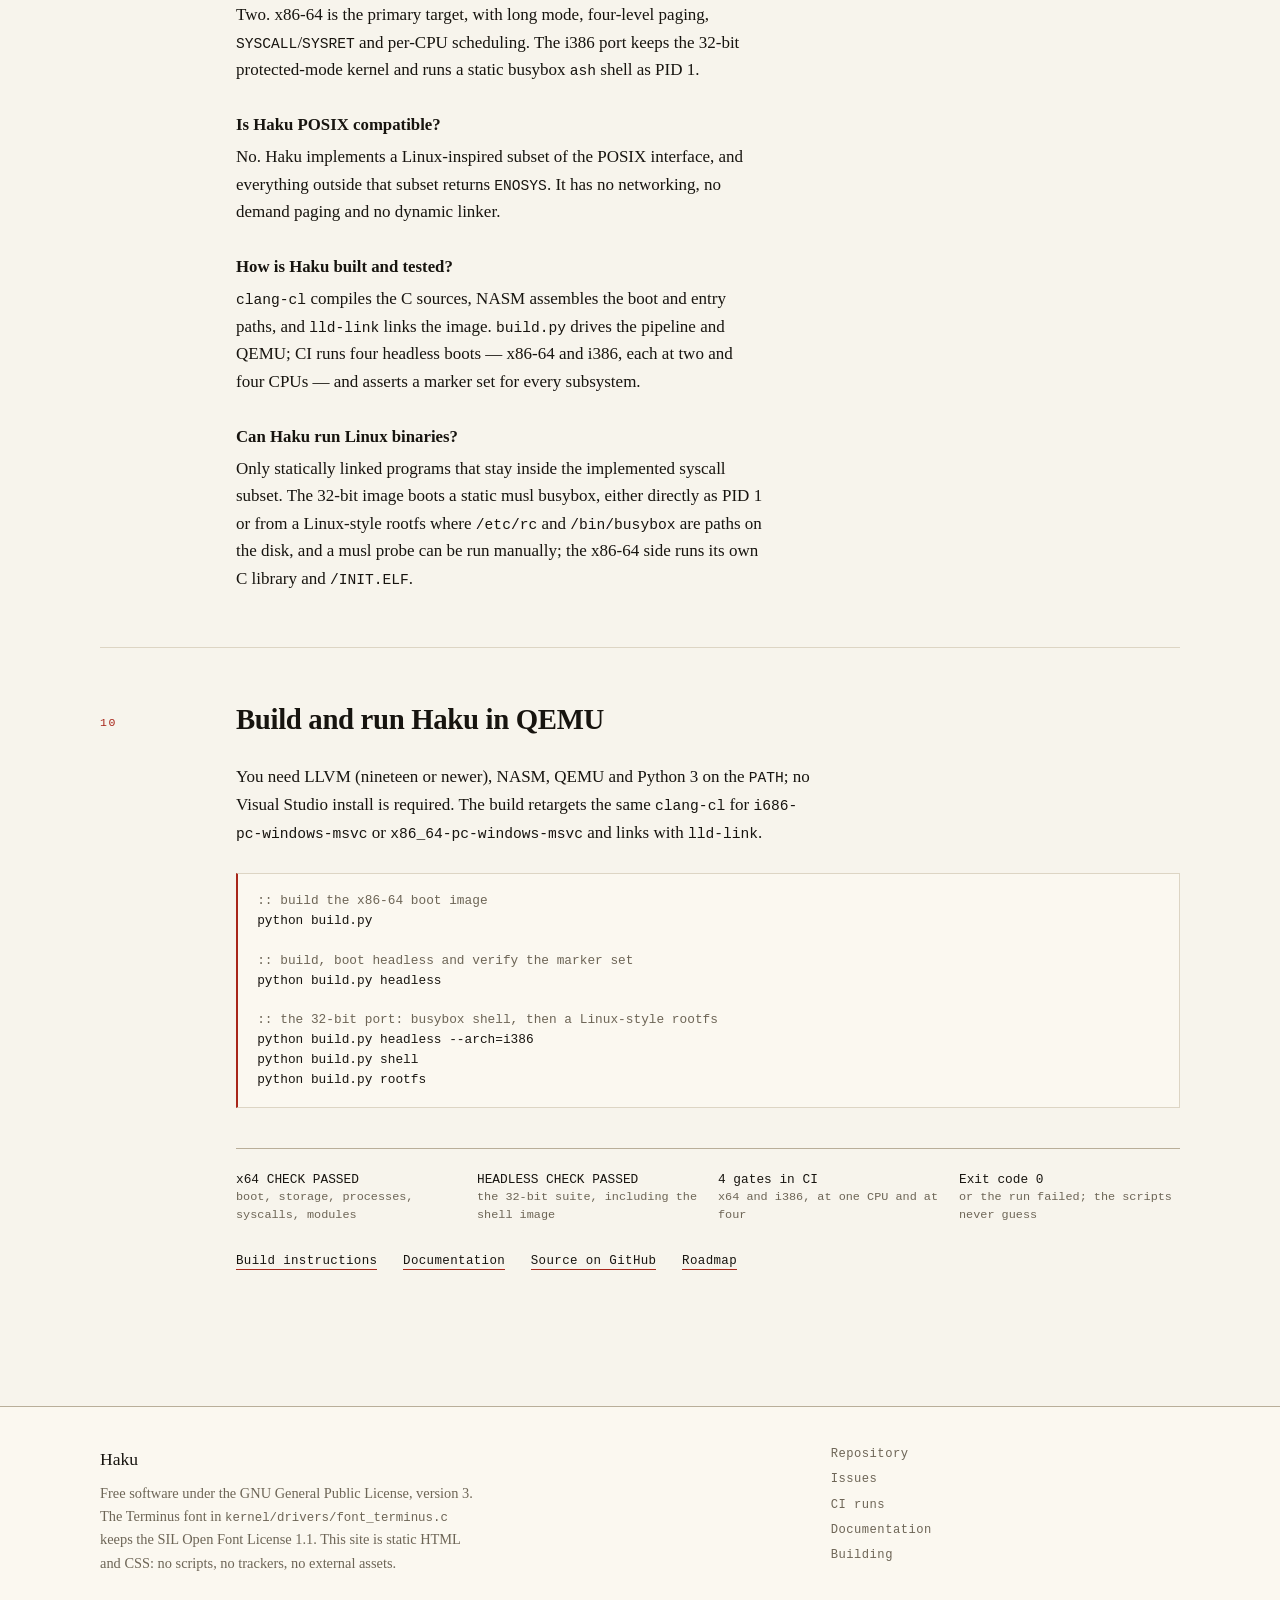
==== commit 3dfbc012: "x86-64: stop and continue tasks, and a console TTY SIGSTOP/SIGTSTP/SIGTTIN/SIGTTOU park a task in a " ====
--- a/site/index.html
+++ b/site/index.html
@@ -192,7 +192,7 @@
   </p>
   <ul class="plain">
     <li>Two-stage boot loader: A20, GDT, protected mode, E820, then PAE and long mode on x86-64.</li>
-    <li>Frame allocator, kernel heap, copy-on-write <code>fork</code>, <code>execve</code>, <code>wait4</code>, process groups and sessions.</li>
+    <li>Frame allocator, kernel heap, copy-on-write <code>fork</code>, <code>execve</code>, <code>wait4</code> with <code>WUNTRACED</code>/<code>WCONTINUED</code>, process groups and sessions.</li>
     <li><code>clone</code> threads with <code>futex</code>, a pthread subset, robust mutexes and condition variables, per-thread <code>errno</code>.</li>
     <li>ATA PIO, a writable FAT12 driver behind a VFS, ramfs, devfs, procfs and a cpio initramfs.</li>
     <li>A ring-3 ELF loader with validated user pointers, <code>-errno</code> results and NX enforcement.</li>
@@ -242,7 +242,10 @@
     <code>execve</code> replaces the image and rebuilds the initial stack with
     <code>argc</code>, <code>argv</code> and <code>envp</code>, and
     <code>wait4</code> reaps the exit status. Process groups and sessions carry
-    <code>kill(-pgid)</code> and the console's foreground group.
+    <code>kill(-pgid)</code> and the console's foreground group, which
+    <code>TIOCGPGRP</code>/<code>TIOCSPGRP</code> report and set.
+    <code>SIGSTOP</code> parks a task in its own state and <code>SIGCONT</code>
+    resumes it; <code>wait4</code> reports both events without reaping.
   </p>
   <p>
     Threads come from <code>clone</code>: the address space and descriptor
@@ -345,7 +348,7 @@
         <tr><th scope="row">Paging</th><td>four levels, 1&nbsp;GiB physmap with 2&nbsp;MiB pages</td><td>two levels, sized direct map, no PAE</td></tr>
         <tr><th scope="row">Syscalls</th><td><code>SYSCALL</code>/<code>SYSRET</code> plus <code>INT 0x80</code></td><td><code>INT 0x80</code></td></tr>
         <tr><th scope="row">Scheduling</th><td>per-CPU LAPIC timers, every CPU dispatches</td><td>PIT wall clock, APs dispatch from the shared table</td></tr>
-        <tr><th scope="row">Signals</th><td>handlers, dispositions and <code>sigaltstack</code>; no job control</td><td>handlers, dispositions and job control</td></tr>
+        <tr><th scope="row">Signals</th><td>handlers, dispositions, <code>sigaltstack</code> and stop/continue; no terminal-generated signals</td><td>handlers, dispositions and job control</td></tr>
         <tr><th scope="row">Pipes</th><td class="yes">yes</td><td class="yes">yes</td></tr>
         <tr><th scope="row">Userland</th><td><code>user/lib64</code> and <code>/INIT.ELF</code> from disk</td><td>user C library, <code>busybox ash</code> as PID&nbsp;1, and a FAT12 rootfs whose <code>/INIT</code> starts the shell</td></tr>
         <tr><th scope="row">Modules</th><td>v2: log, ticks, heap, device registration</td><td>v1: device and filesystem registration</td></tr>
@@ -366,7 +369,7 @@
   <ul class="plain">
     <li>No networking, no demand paging, no swap, no load balancing, no CPU migration.</li>
     <li>No SMP-tested ring-3 task: the user-space concurrency tests still run on the bootstrap processor.</li>
-    <li>The x86-64 side has no shell and no line discipline, and no job control; signals 1..31 are handled, but a hardware fault is not turned into one.</li>
+    <li>The x86-64 side has no shell and no line discipline; signals 1..31 are handled, including stop/continue and a console foreground group, but nothing generates <code>SIGHUP</code>/<code>SIGTTIN</code>/<code>SIGTTOU</code> from the keyboard, and a hardware fault is not turned into a signal.</li>
     <li>FAT12 only: 8.3 names, no timestamps, no permission bits, eight cached paths of 128&nbsp;KiB.</li>
     <li>The rootfs is a 1.44&nbsp;MB FAT12 volume: one busybox binary, no symlinks and no <code>/etc/fstab</code>, so applets run as <code>/bin/busybox APP</code>.</li>
     <li>A module filesystem has no page cache and cannot be mapped; <code>mmap</code> answers <code>-ENODEV</code> and <code>execve</code> does not search module mounts.</li>
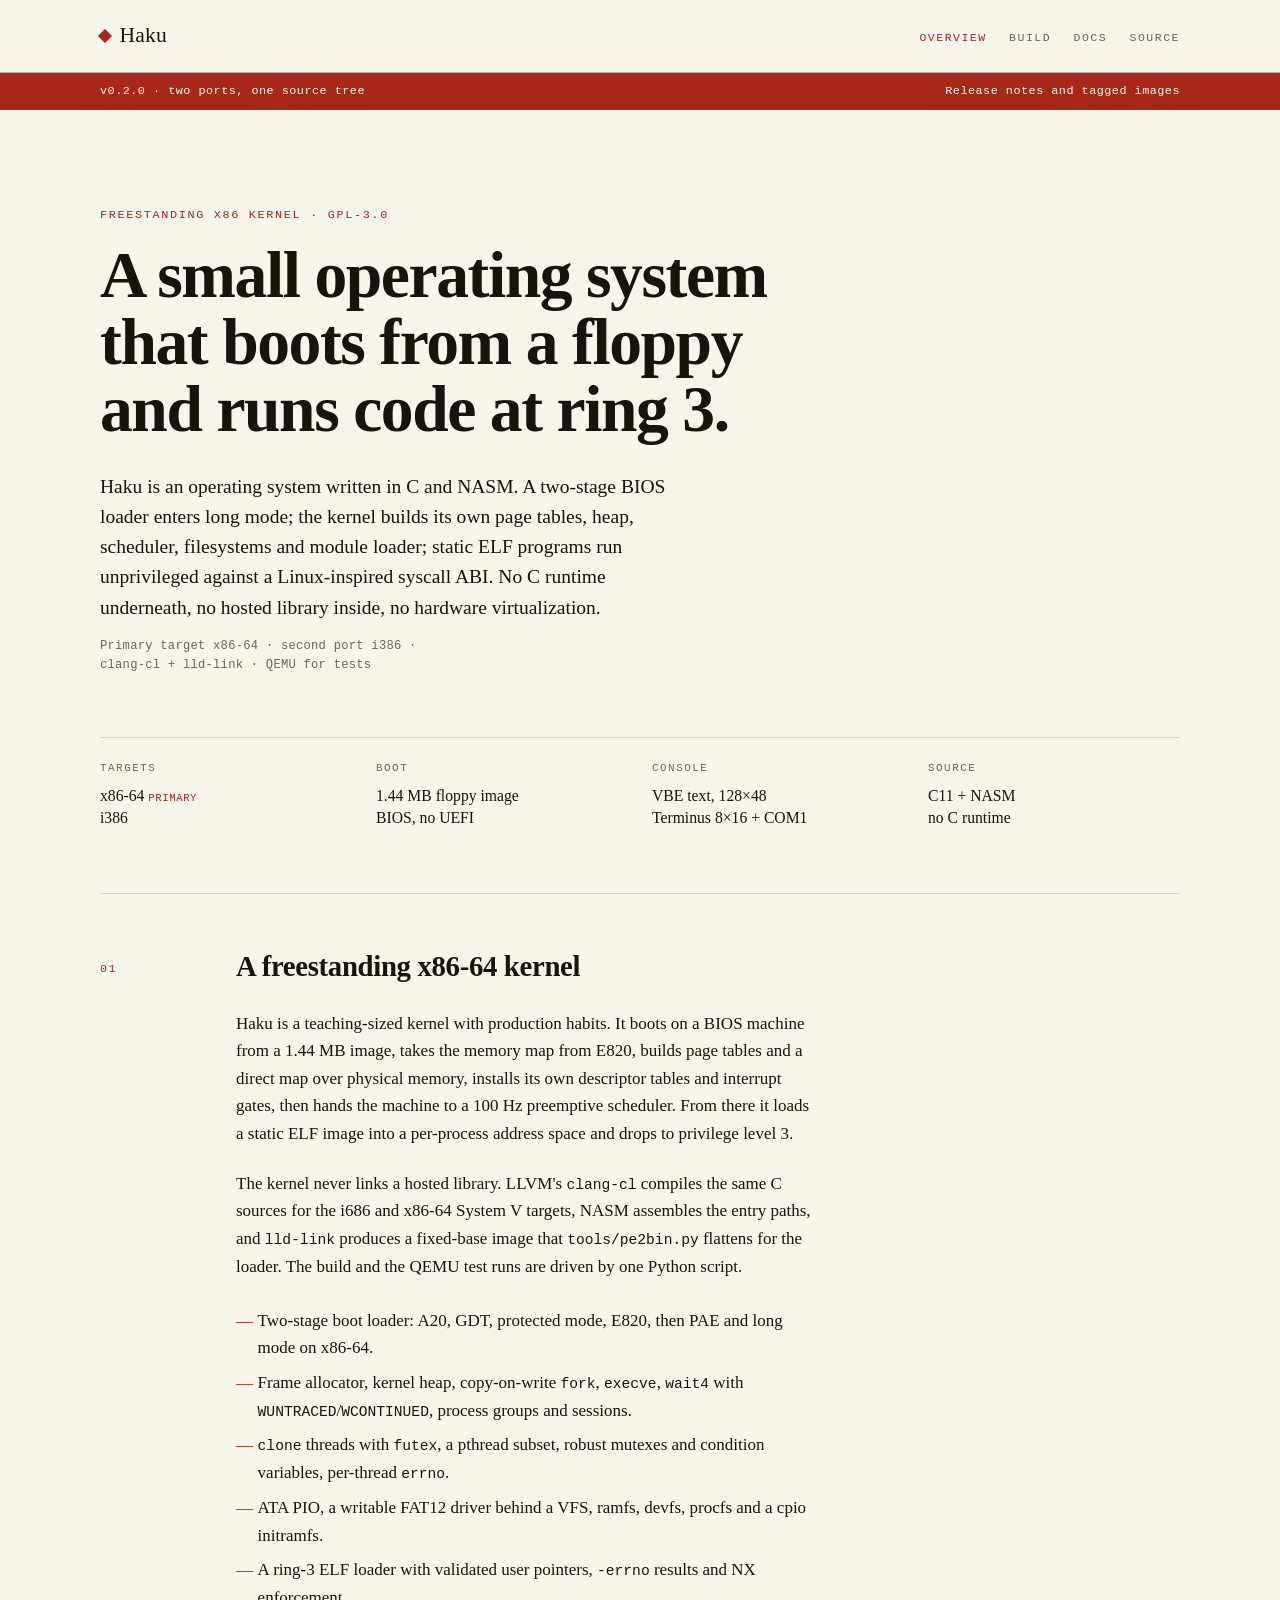
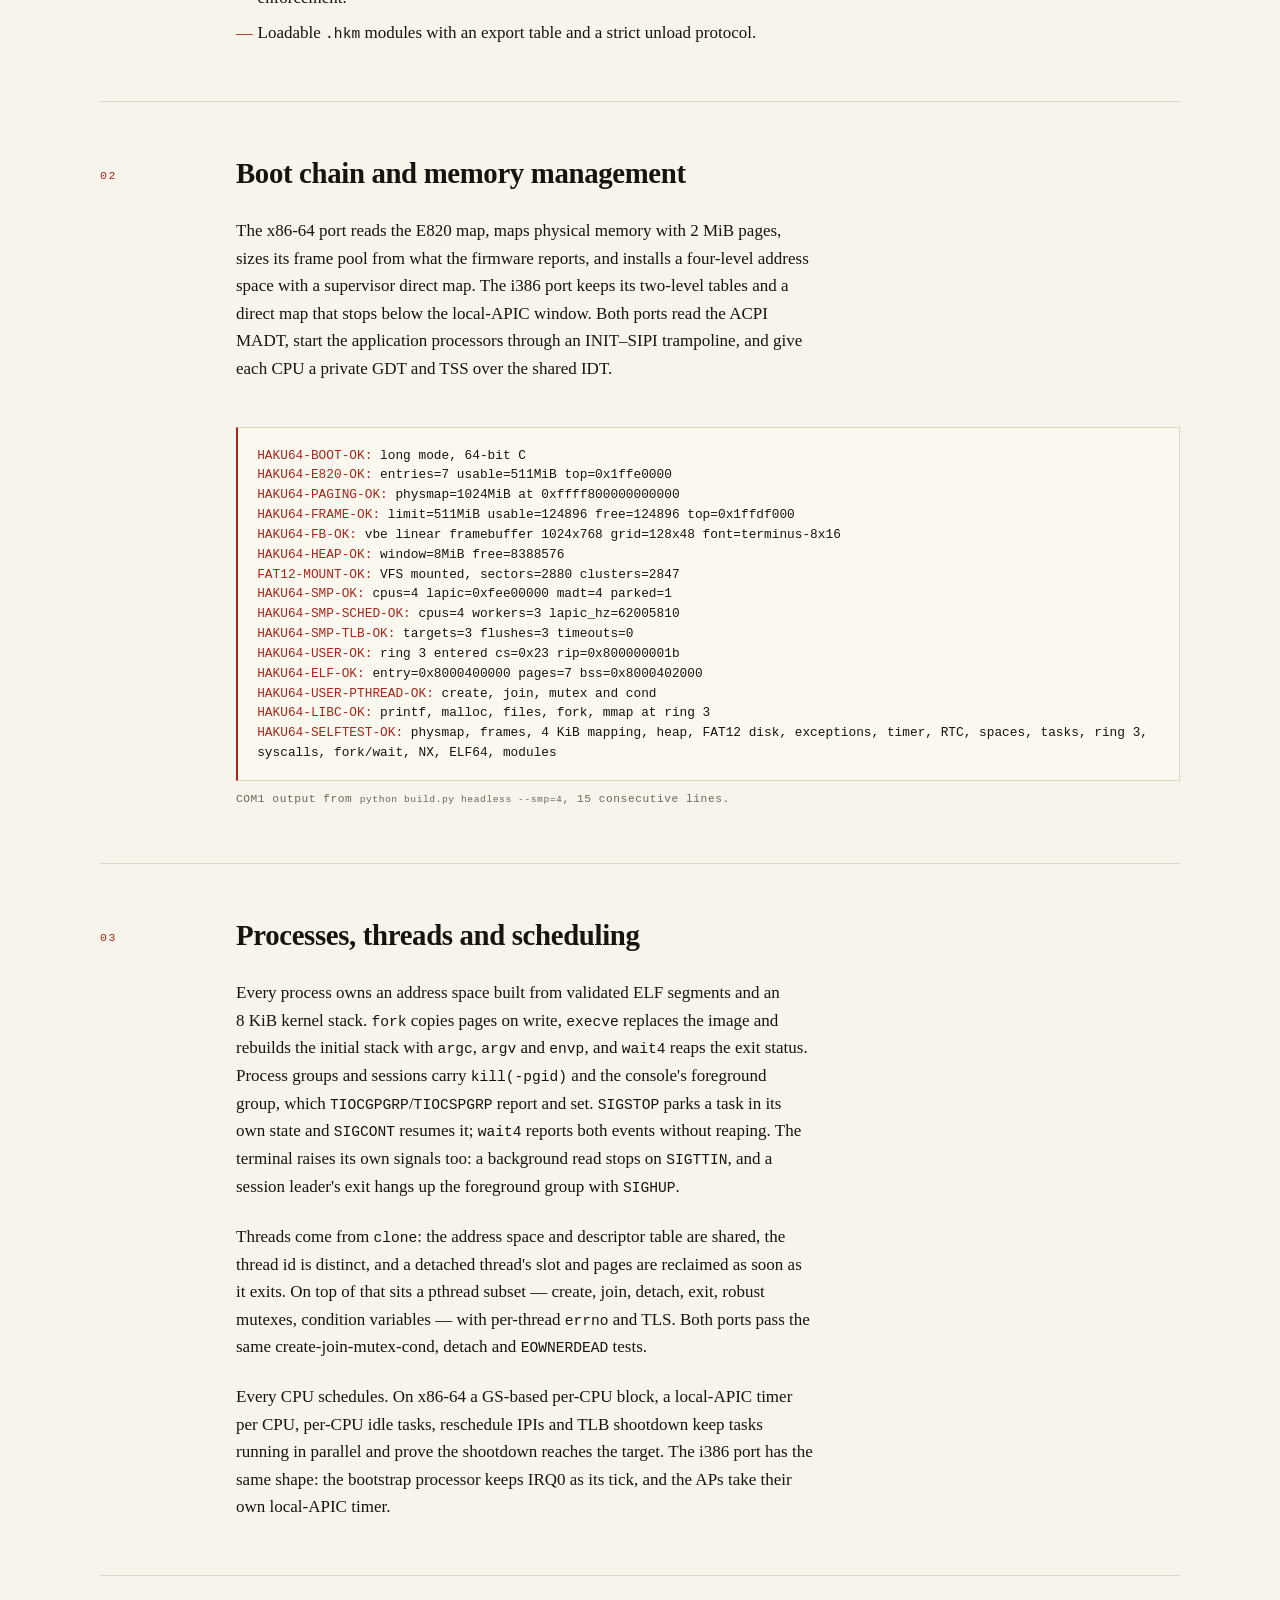
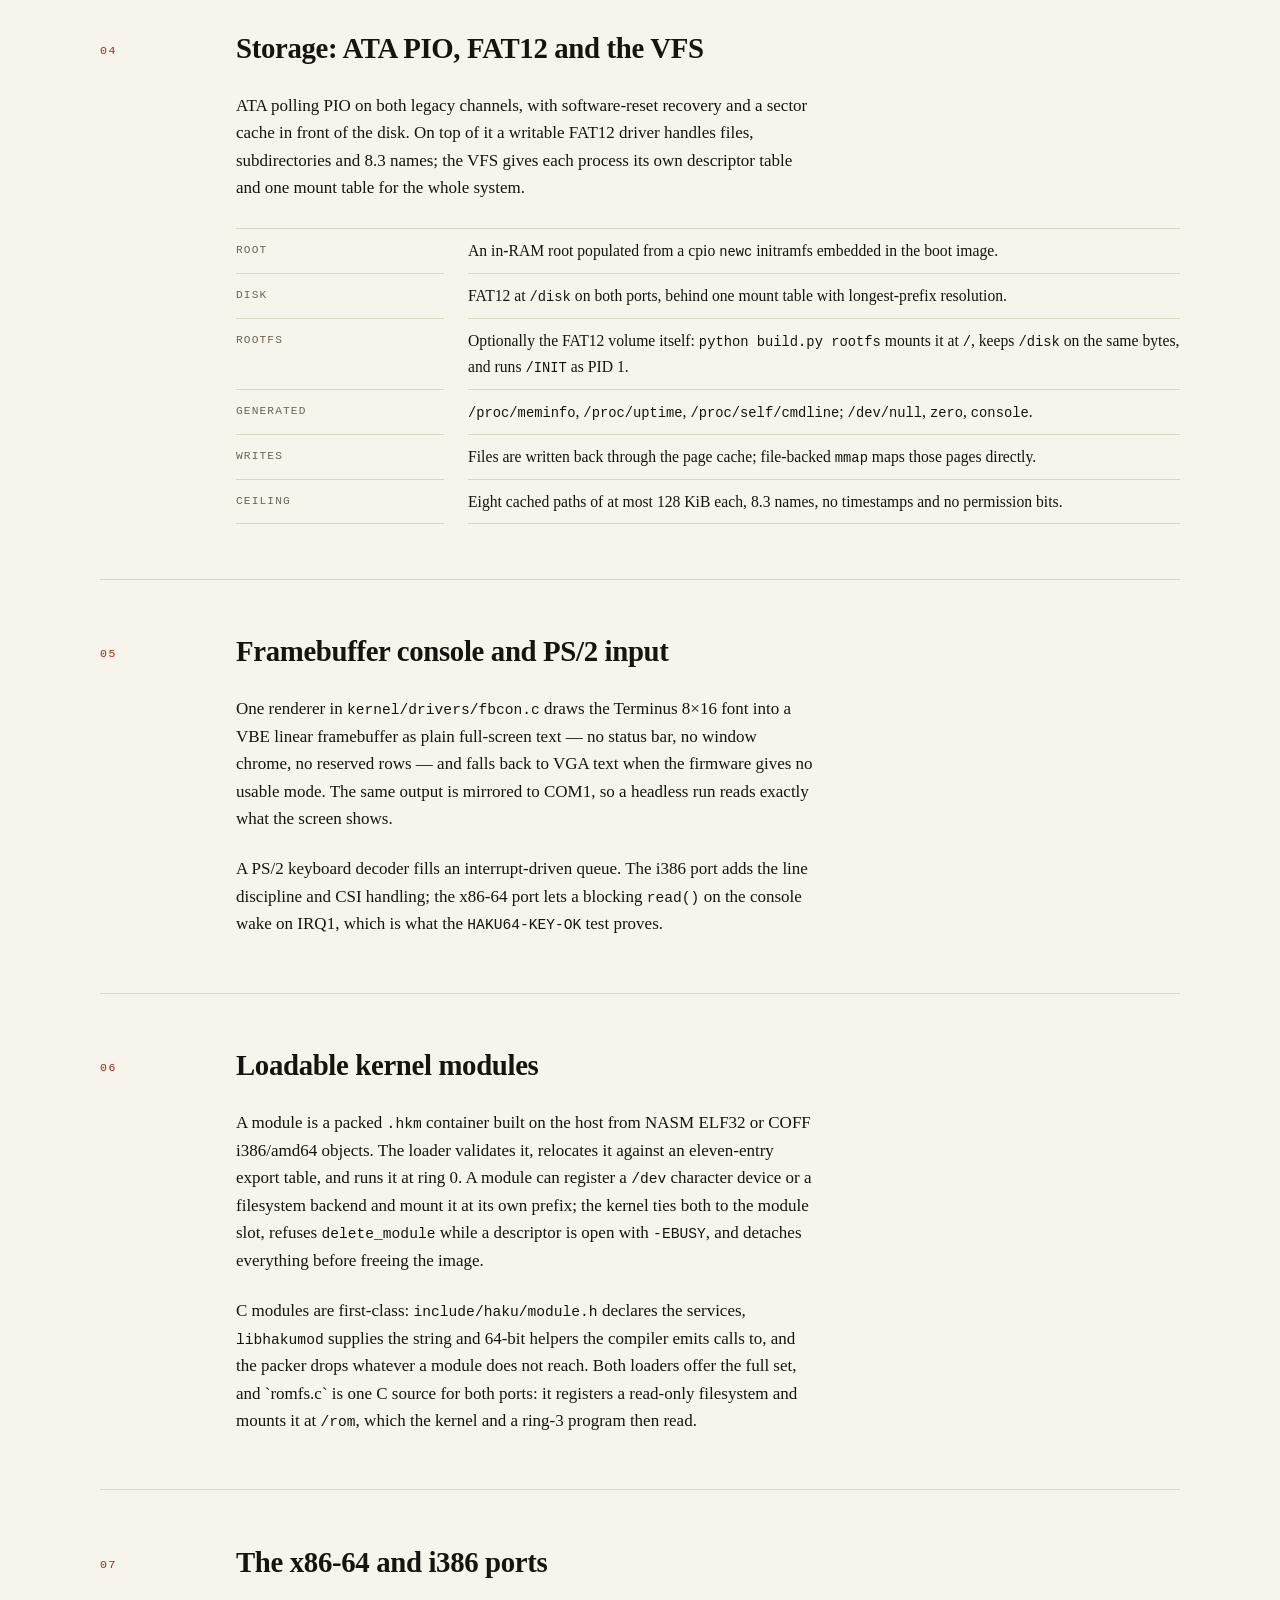
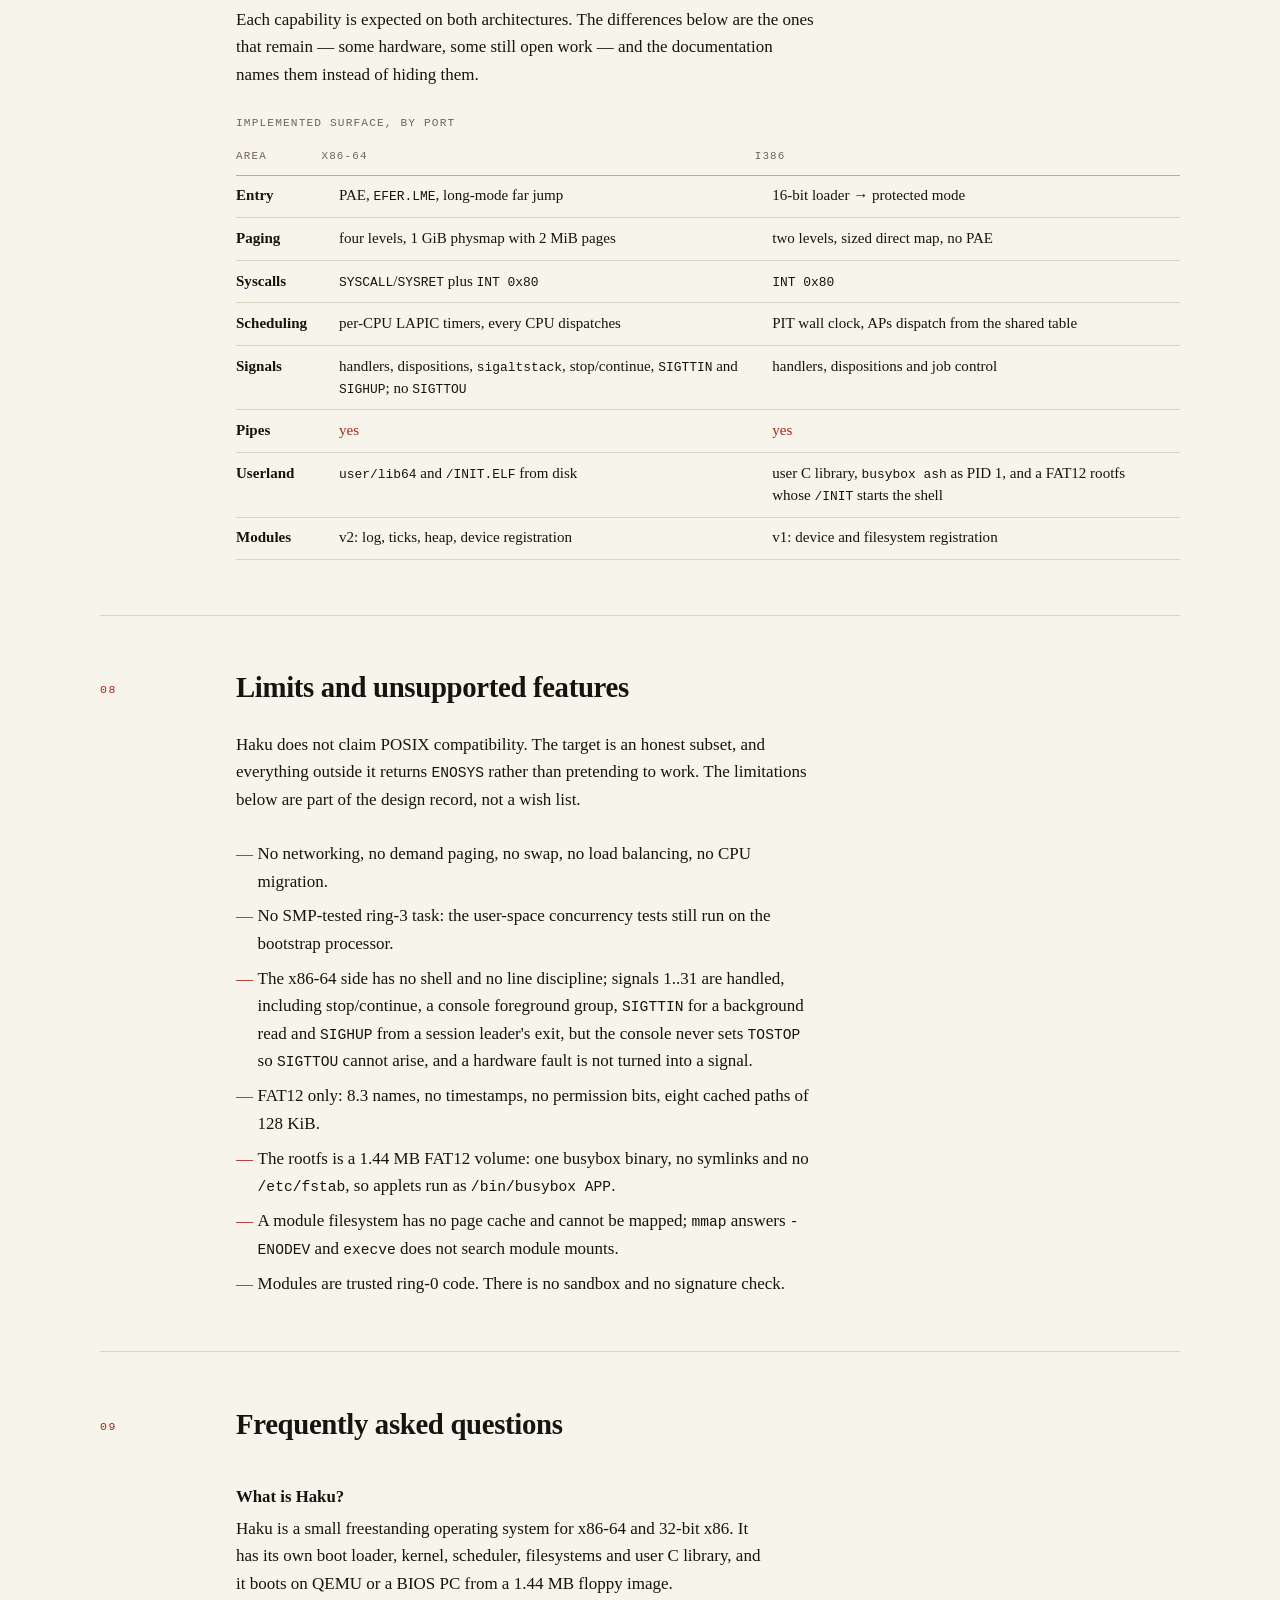
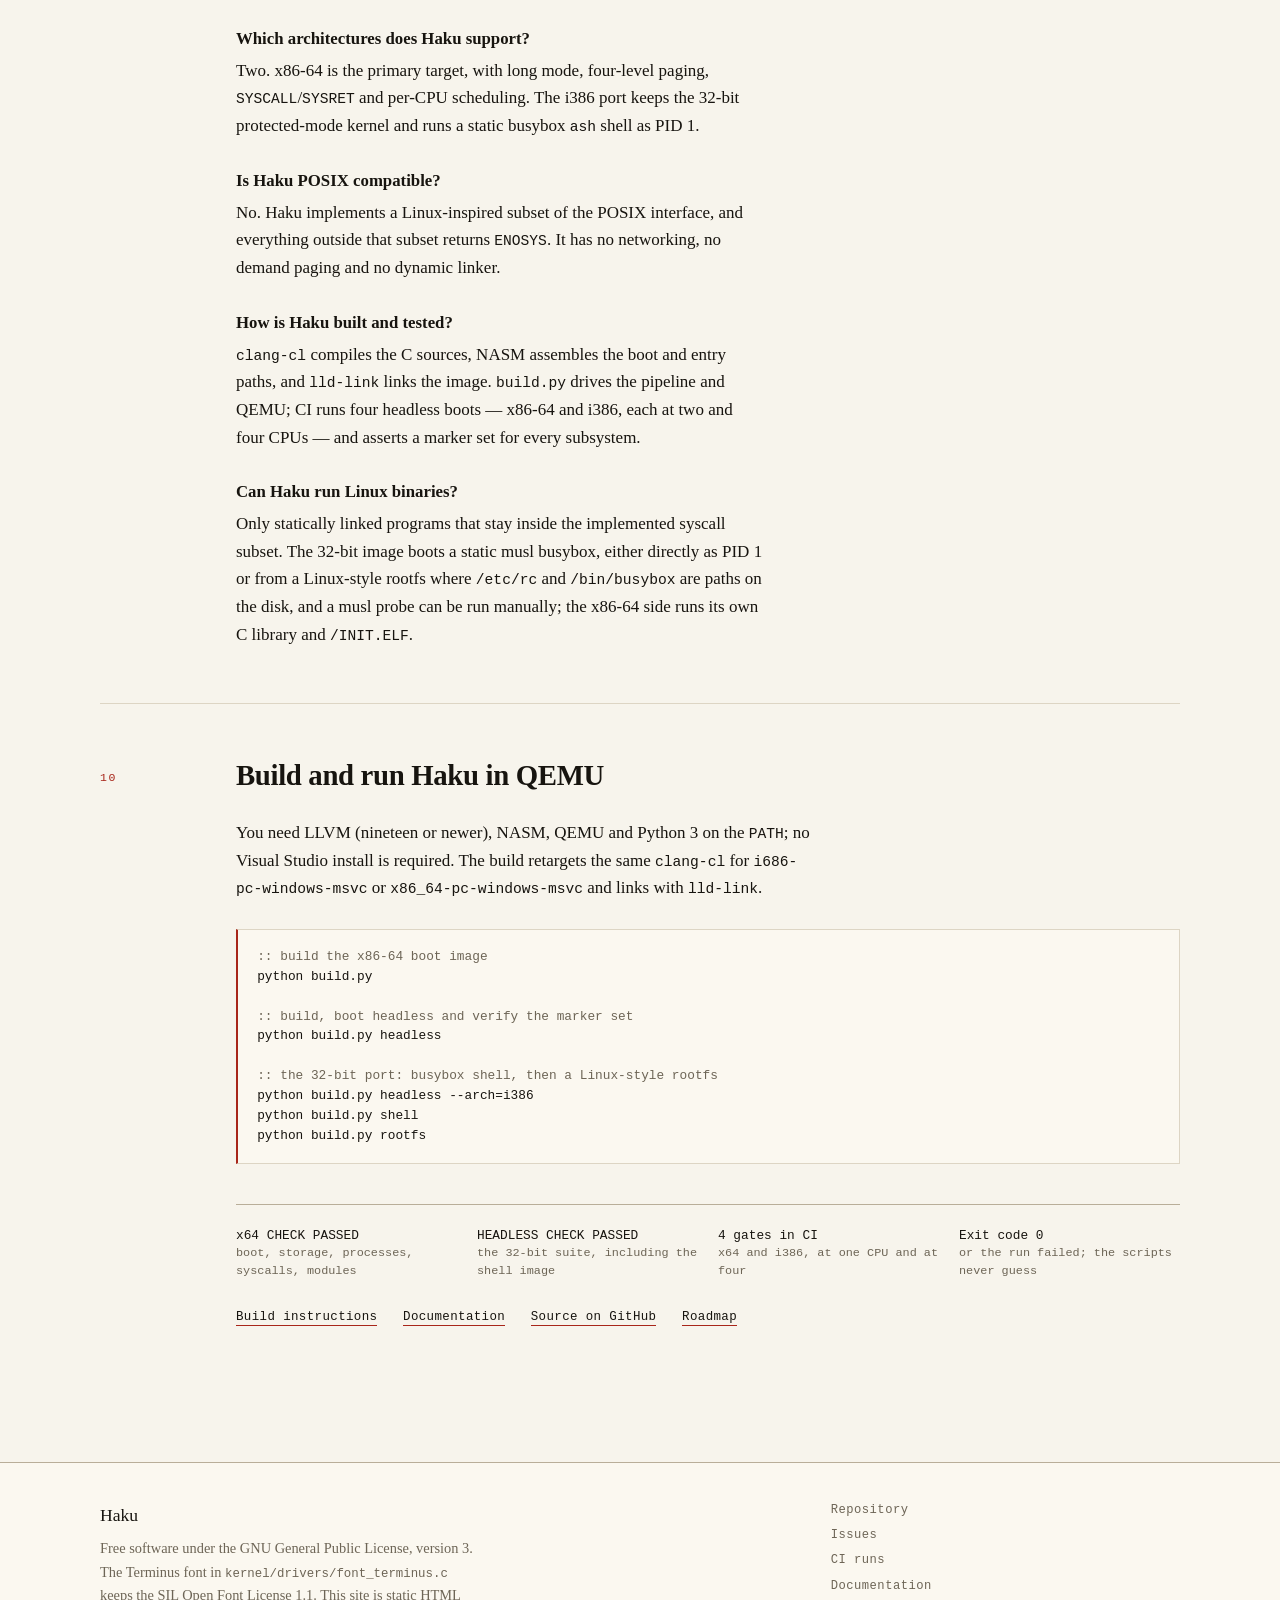
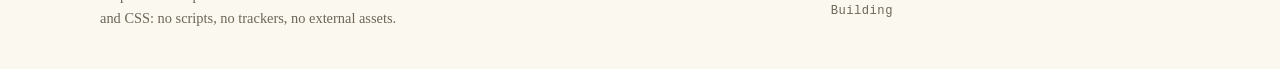
==== commit cf248b0e: "x86-64: terminal-generated SIGTTIN and SIGHUP A console read from a process group other than the con" ====
--- a/site/index.html
+++ b/site/index.html
@@ -245,7 +245,10 @@
     <code>kill(-pgid)</code> and the console's foreground group, which
     <code>TIOCGPGRP</code>/<code>TIOCSPGRP</code> report and set.
     <code>SIGSTOP</code> parks a task in its own state and <code>SIGCONT</code>
-    resumes it; <code>wait4</code> reports both events without reaping.
+    resumes it; <code>wait4</code> reports both events without reaping. The
+    terminal raises its own signals too: a background read stops on
+    <code>SIGTTIN</code>, and a session leader's exit hangs up the foreground
+    group with <code>SIGHUP</code>.
   </p>
   <p>
     Threads come from <code>clone</code>: the address space and descriptor
@@ -348,7 +351,7 @@
         <tr><th scope="row">Paging</th><td>four levels, 1&nbsp;GiB physmap with 2&nbsp;MiB pages</td><td>two levels, sized direct map, no PAE</td></tr>
         <tr><th scope="row">Syscalls</th><td><code>SYSCALL</code>/<code>SYSRET</code> plus <code>INT 0x80</code></td><td><code>INT 0x80</code></td></tr>
         <tr><th scope="row">Scheduling</th><td>per-CPU LAPIC timers, every CPU dispatches</td><td>PIT wall clock, APs dispatch from the shared table</td></tr>
-        <tr><th scope="row">Signals</th><td>handlers, dispositions, <code>sigaltstack</code> and stop/continue; no terminal-generated signals</td><td>handlers, dispositions and job control</td></tr>
+        <tr><th scope="row">Signals</th><td>handlers, dispositions, <code>sigaltstack</code>, stop/continue, <code>SIGTTIN</code> and <code>SIGHUP</code>; no <code>SIGTTOU</code></td><td>handlers, dispositions and job control</td></tr>
         <tr><th scope="row">Pipes</th><td class="yes">yes</td><td class="yes">yes</td></tr>
         <tr><th scope="row">Userland</th><td><code>user/lib64</code> and <code>/INIT.ELF</code> from disk</td><td>user C library, <code>busybox ash</code> as PID&nbsp;1, and a FAT12 rootfs whose <code>/INIT</code> starts the shell</td></tr>
         <tr><th scope="row">Modules</th><td>v2: log, ticks, heap, device registration</td><td>v1: device and filesystem registration</td></tr>
@@ -369,7 +372,7 @@
   <ul class="plain">
     <li>No networking, no demand paging, no swap, no load balancing, no CPU migration.</li>
     <li>No SMP-tested ring-3 task: the user-space concurrency tests still run on the bootstrap processor.</li>
-    <li>The x86-64 side has no shell and no line discipline; signals 1..31 are handled, including stop/continue and a console foreground group, but nothing generates <code>SIGHUP</code>/<code>SIGTTIN</code>/<code>SIGTTOU</code> from the keyboard, and a hardware fault is not turned into a signal.</li>
+    <li>The x86-64 side has no shell and no line discipline; signals 1..31 are handled, including stop/continue, a console foreground group, <code>SIGTTIN</code> for a background read and <code>SIGHUP</code> from a session leader's exit, but the console never sets <code>TOSTOP</code> so <code>SIGTTOU</code> cannot arise, and a hardware fault is not turned into a signal.</li>
     <li>FAT12 only: 8.3 names, no timestamps, no permission bits, eight cached paths of 128&nbsp;KiB.</li>
     <li>The rootfs is a 1.44&nbsp;MB FAT12 volume: one busybox binary, no symlinks and no <code>/etc/fstab</code>, so applets run as <code>/bin/busybox APP</code>.</li>
     <li>A module filesystem has no page cache and cannot be mapped; <code>mmap</code> answers <code>-ENODEV</code> and <code>execve</code> does not search module mounts.</li>
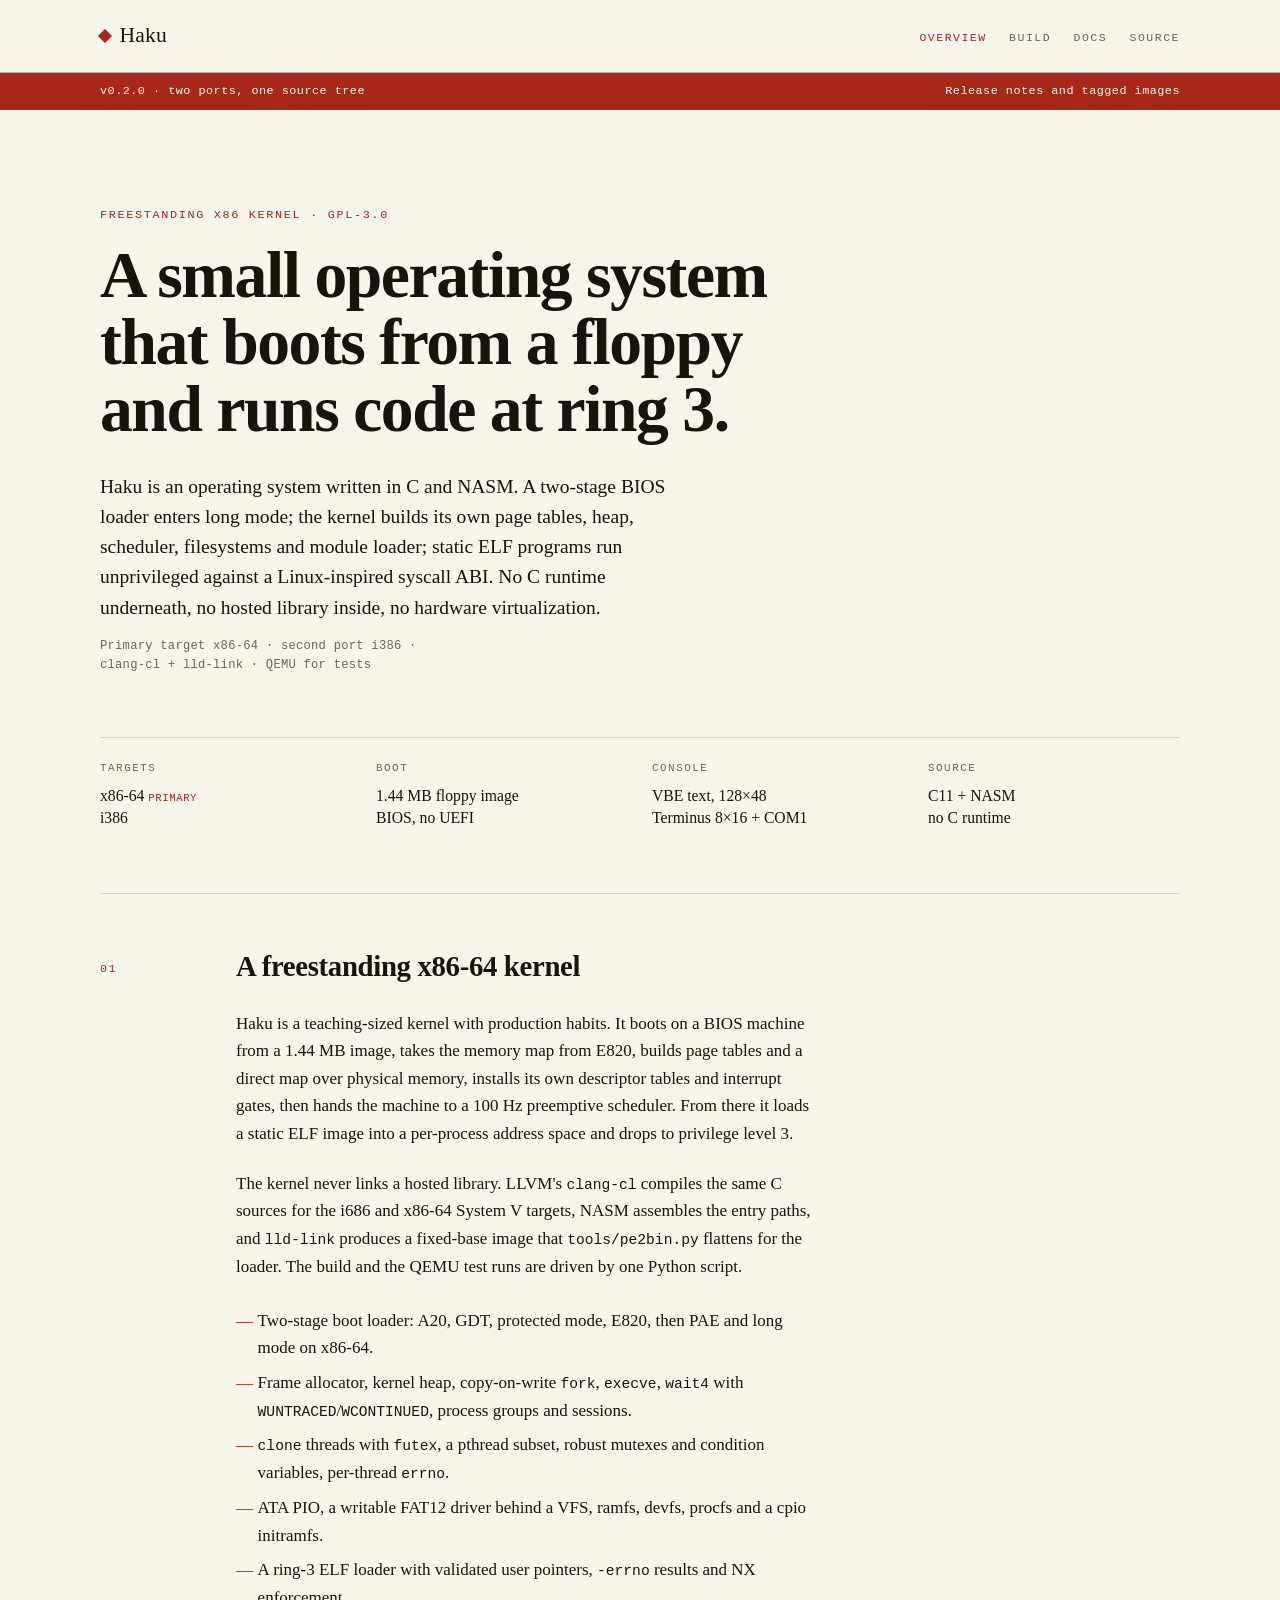
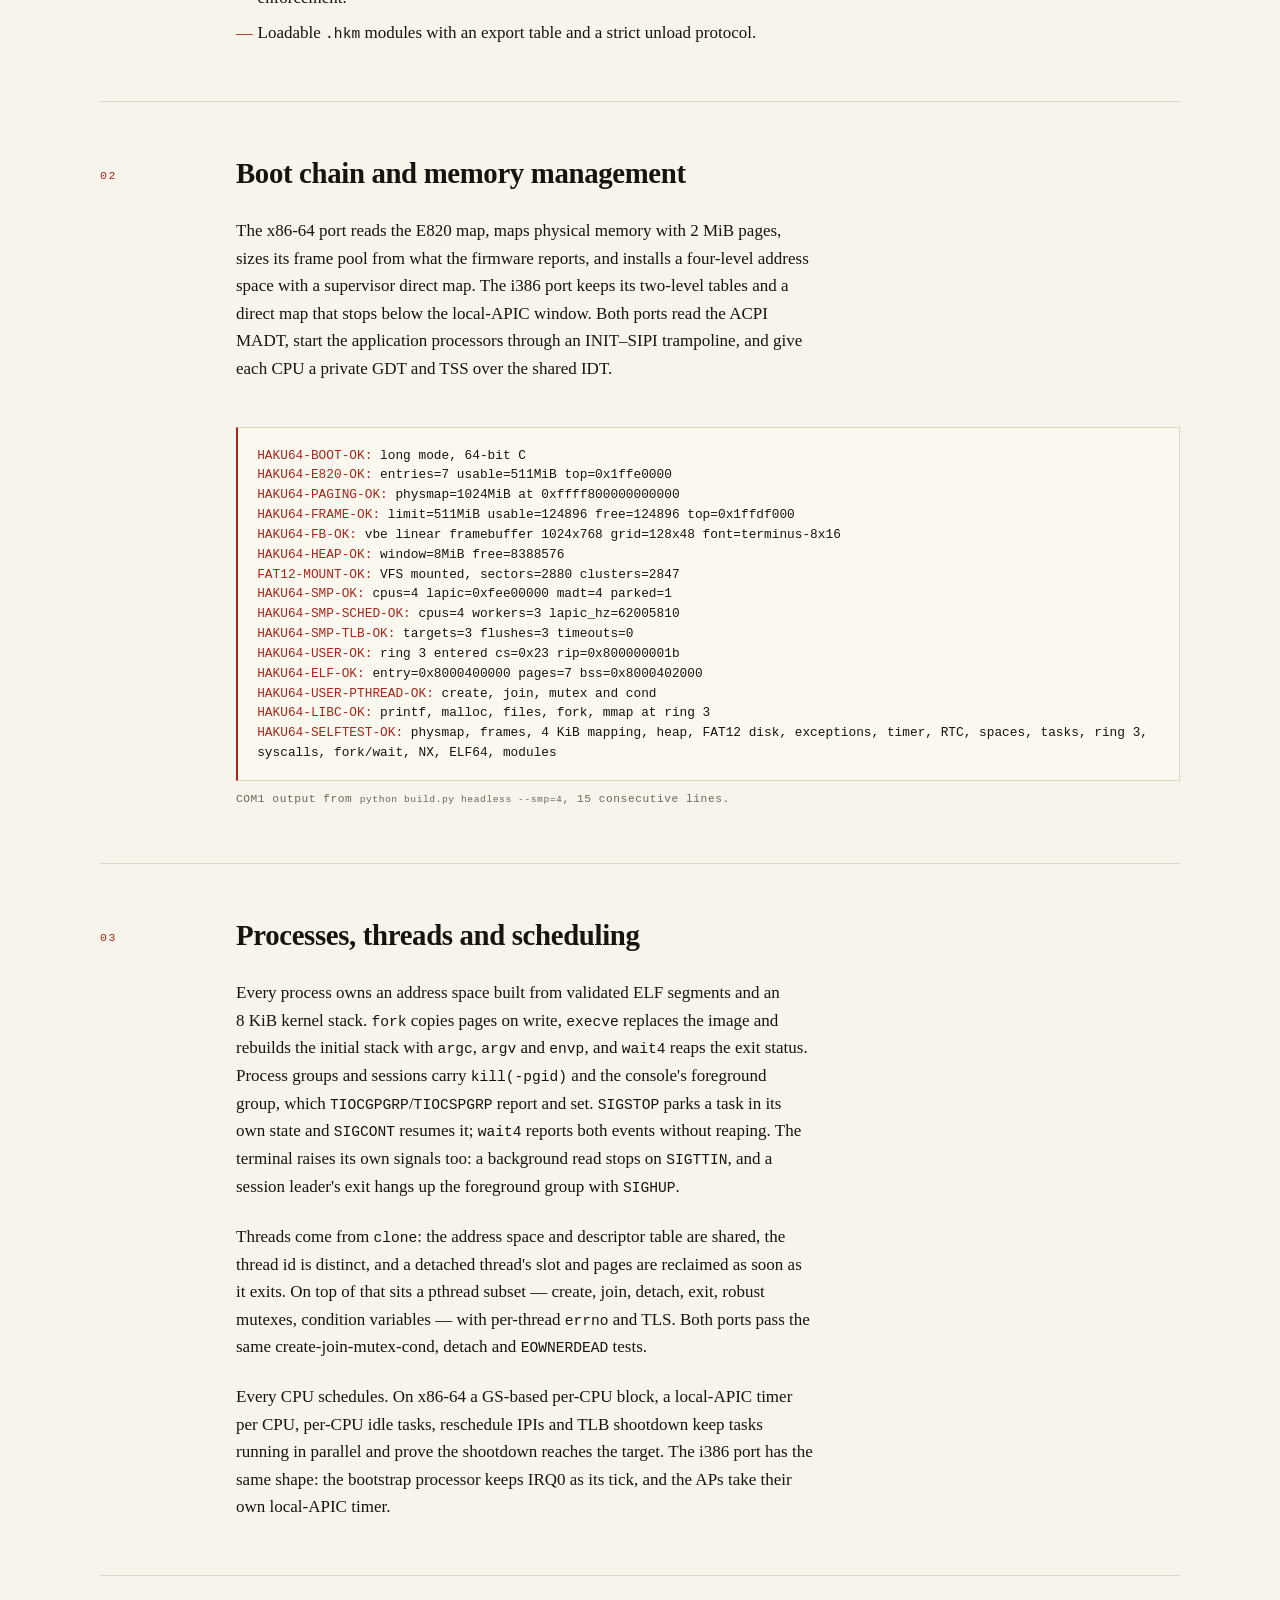
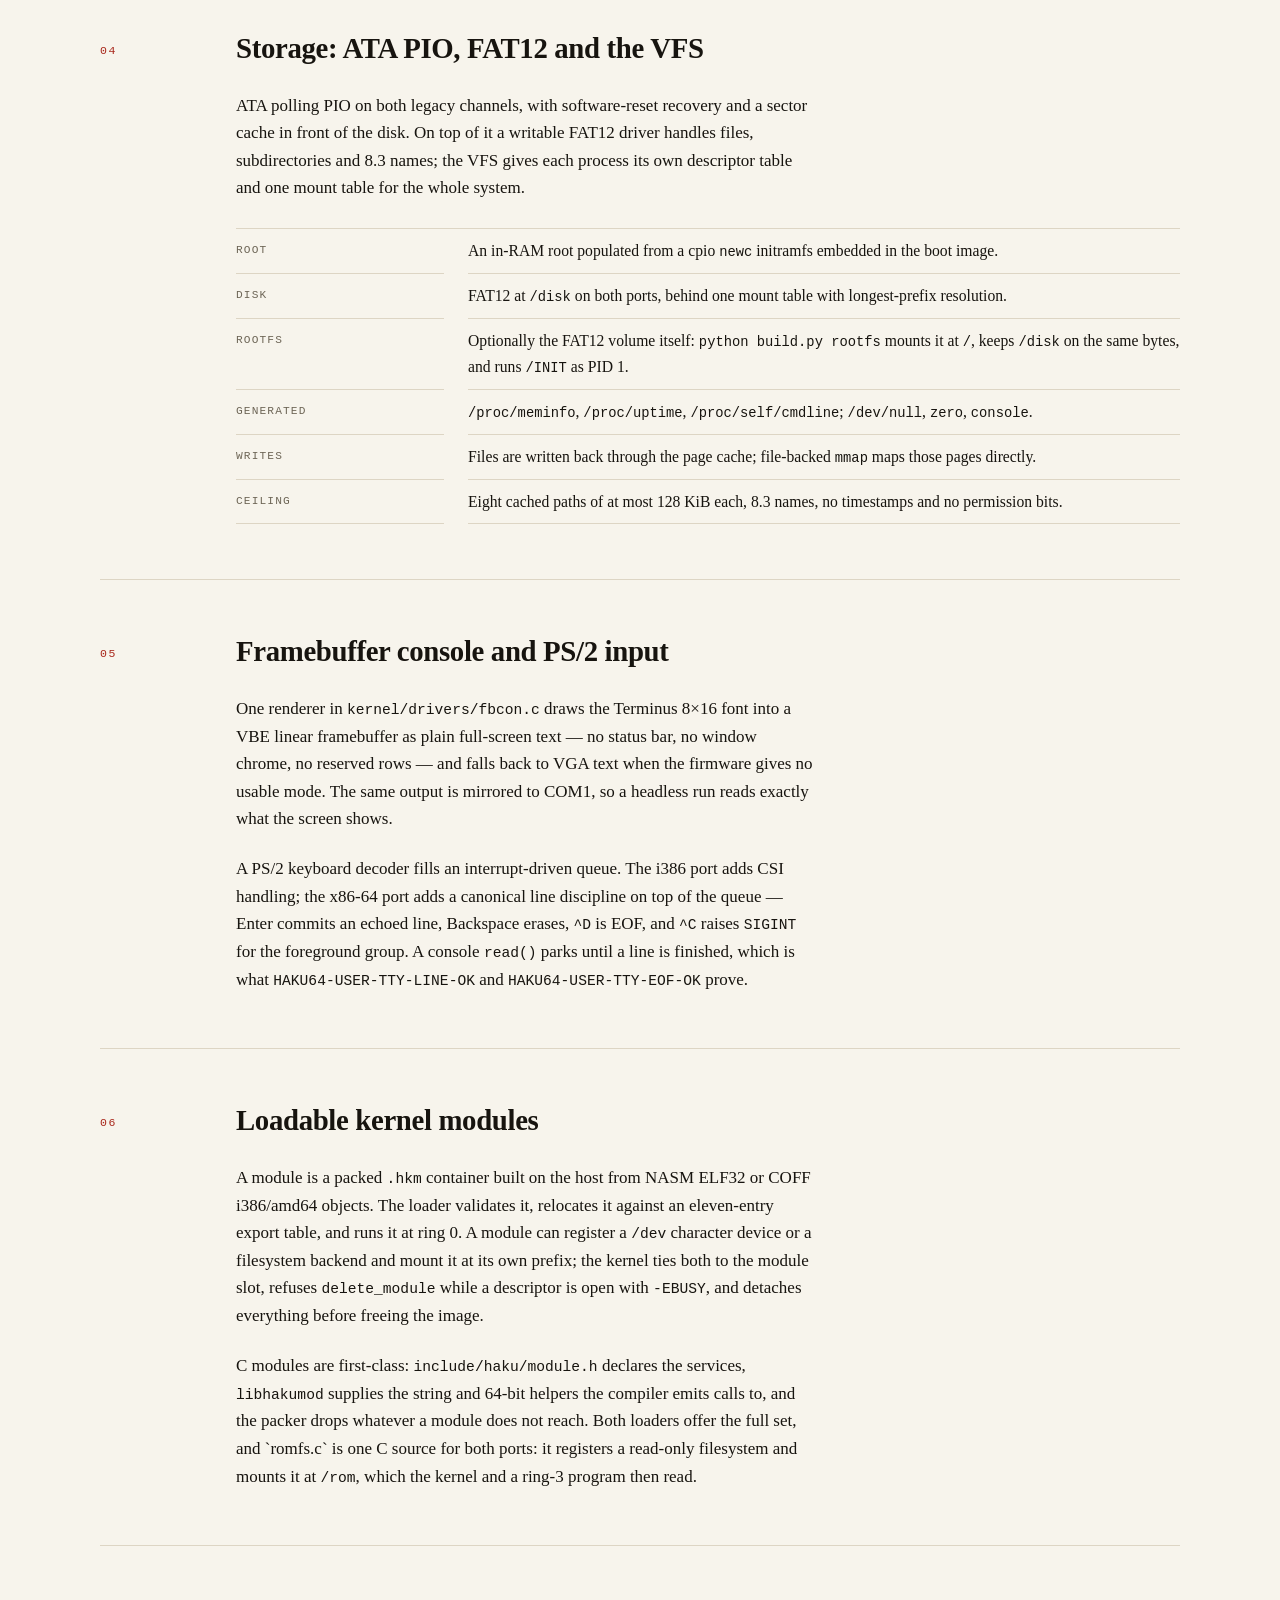
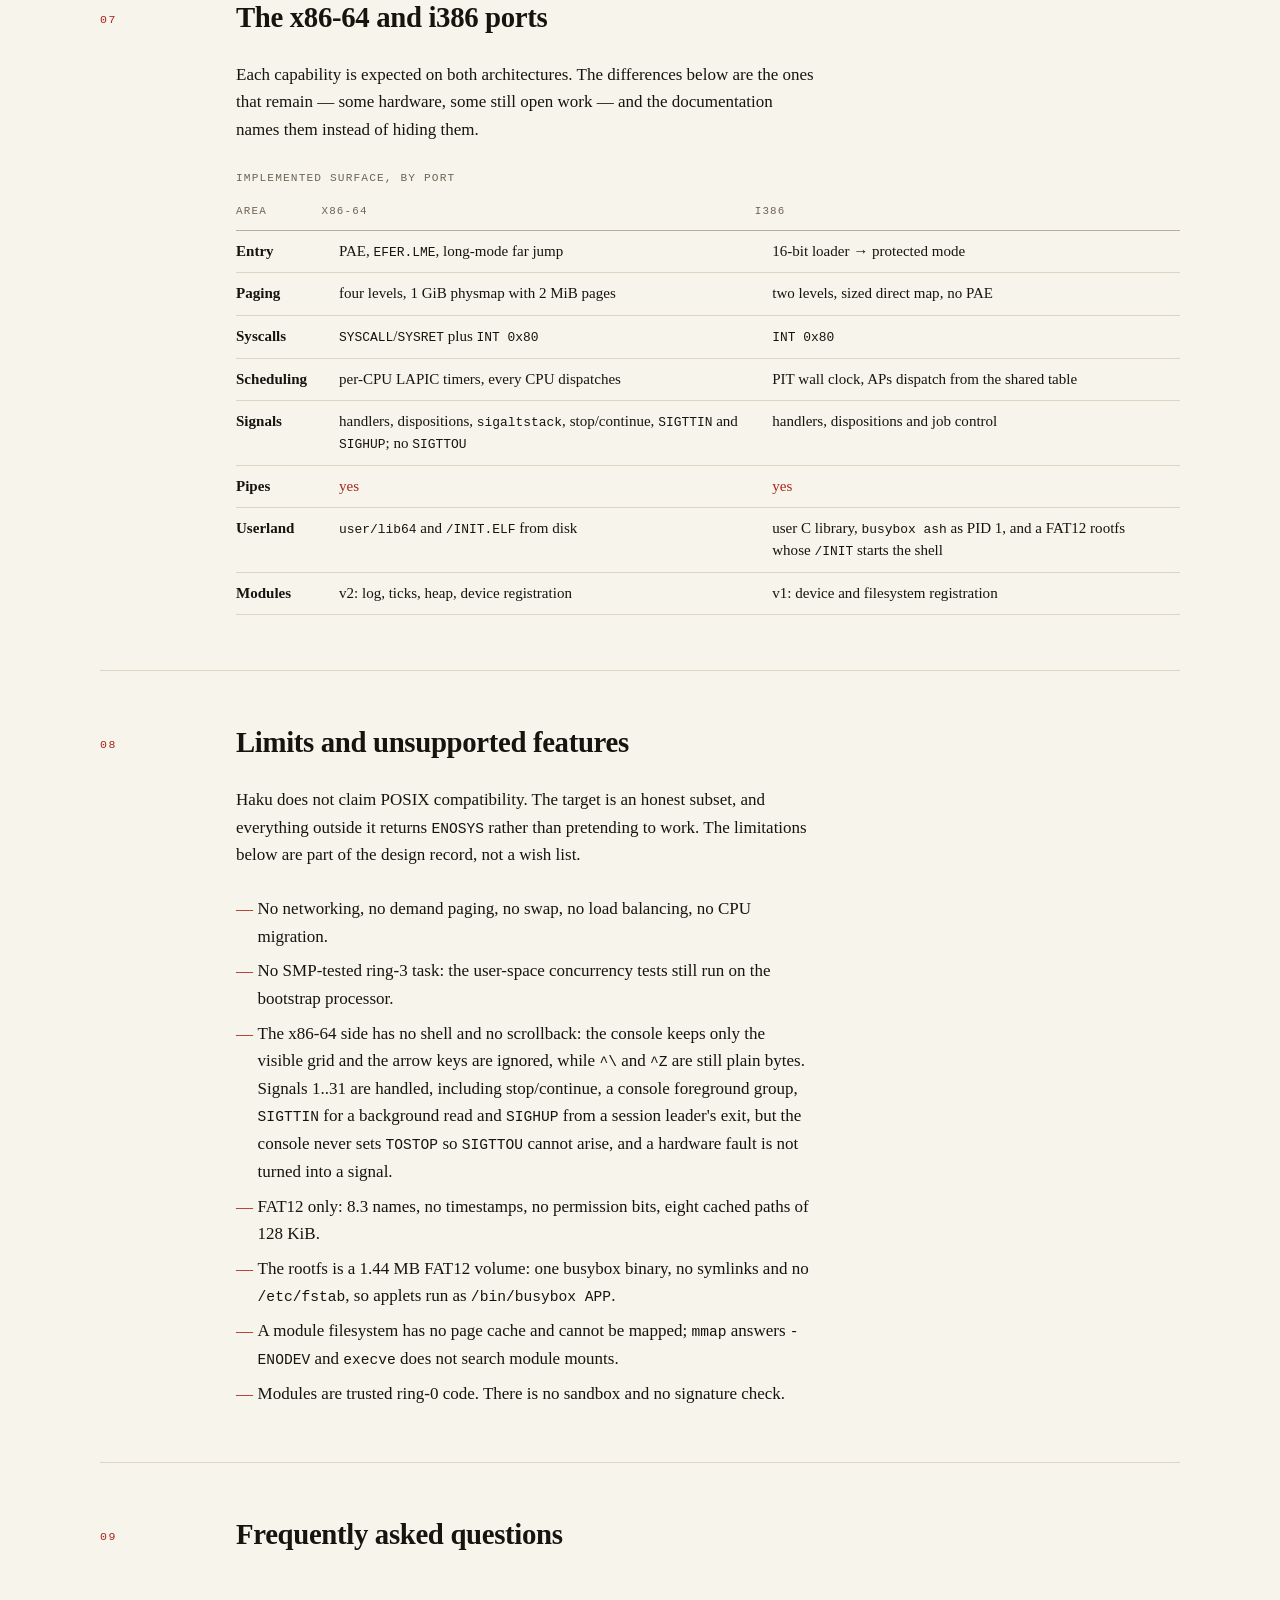
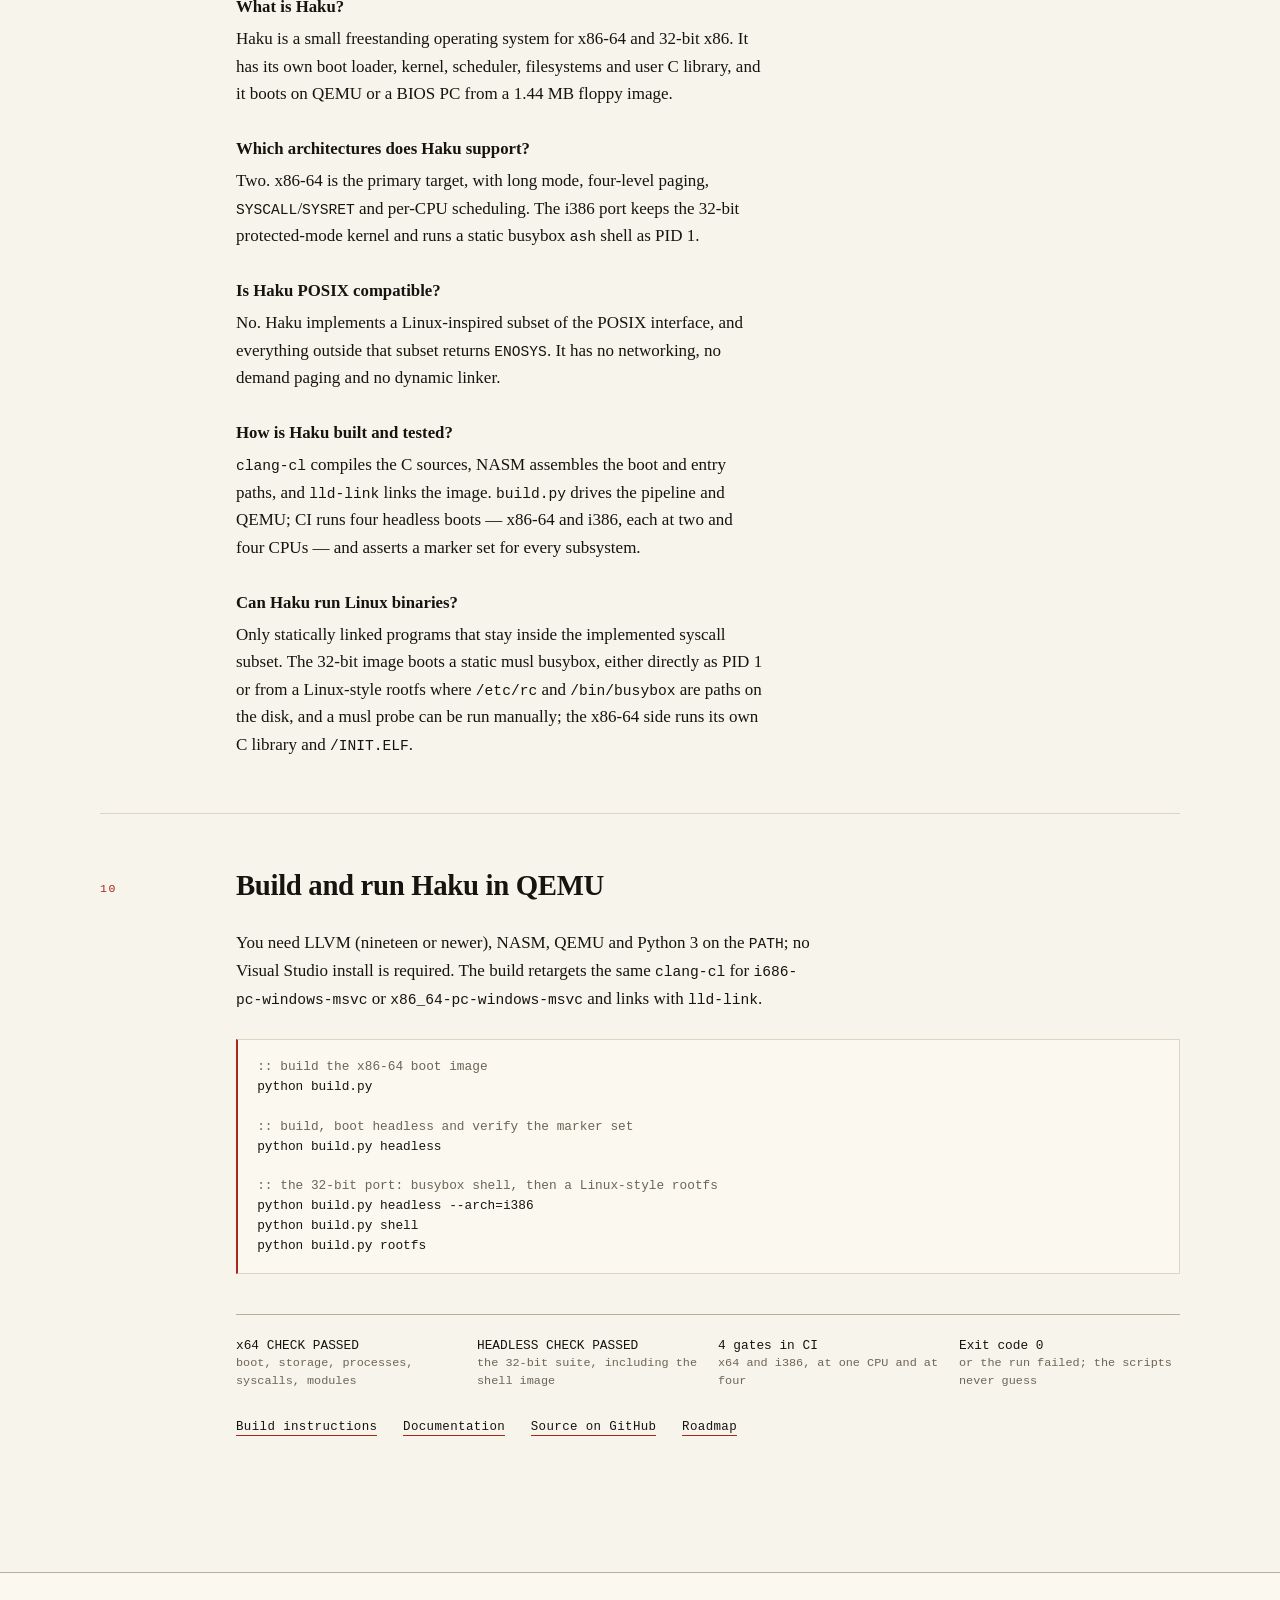
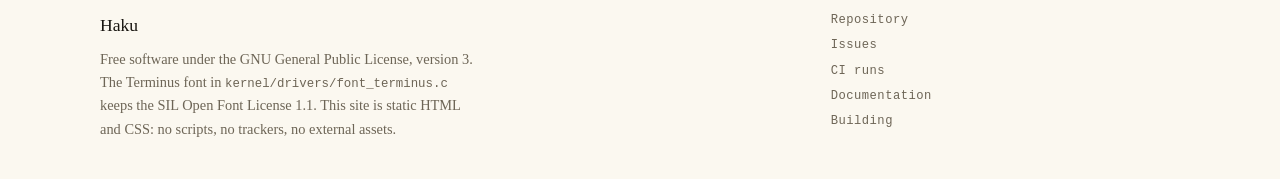
==== commit fad60027: "x86-64: canonical console line discipline and log latch tty64.c buffers one echoed line: Enter commi" ====
--- a/site/index.html
+++ b/site/index.html
@@ -304,9 +304,12 @@
   </p>
   <p>
     A PS/2 keyboard decoder fills an interrupt-driven queue. The i386 port adds
-    the line discipline and CSI handling; the x86-64 port lets a blocking
-    <code>read()</code> on the console wake on IRQ1, which is what the
-    <code>HAKU64-KEY-OK</code> test proves.
+    CSI handling; the x86-64 port adds a canonical line discipline on top of
+    the queue — Enter commits an echoed line, Backspace erases, <code>^D</code>
+    is EOF, and <code>^C</code> raises <code>SIGINT</code> for the foreground
+    group. A console <code>read()</code> parks until a line is finished, which
+    is what <code>HAKU64-USER-TTY-LINE-OK</code> and
+    <code>HAKU64-USER-TTY-EOF-OK</code> prove.
   </p>
 </section>
 
@@ -372,7 +375,7 @@
   <ul class="plain">
     <li>No networking, no demand paging, no swap, no load balancing, no CPU migration.</li>
     <li>No SMP-tested ring-3 task: the user-space concurrency tests still run on the bootstrap processor.</li>
-    <li>The x86-64 side has no shell and no line discipline; signals 1..31 are handled, including stop/continue, a console foreground group, <code>SIGTTIN</code> for a background read and <code>SIGHUP</code> from a session leader's exit, but the console never sets <code>TOSTOP</code> so <code>SIGTTOU</code> cannot arise, and a hardware fault is not turned into a signal.</li>
+    <li>The x86-64 side has no shell and no scrollback: the console keeps only the visible grid and the arrow keys are ignored, while <code>^\</code> and <code>^Z</code> are still plain bytes. Signals 1..31 are handled, including stop/continue, a console foreground group, <code>SIGTTIN</code> for a background read and <code>SIGHUP</code> from a session leader's exit, but the console never sets <code>TOSTOP</code> so <code>SIGTTOU</code> cannot arise, and a hardware fault is not turned into a signal.</li>
     <li>FAT12 only: 8.3 names, no timestamps, no permission bits, eight cached paths of 128&nbsp;KiB.</li>
     <li>The rootfs is a 1.44&nbsp;MB FAT12 volume: one busybox binary, no symlinks and no <code>/etc/fstab</code>, so applets run as <code>/bin/busybox APP</code>.</li>
     <li>A module filesystem has no page cache and cannot be mapped; <code>mmap</code> answers <code>-ENODEV</code> and <code>execve</code> does not search module mounts.</li>
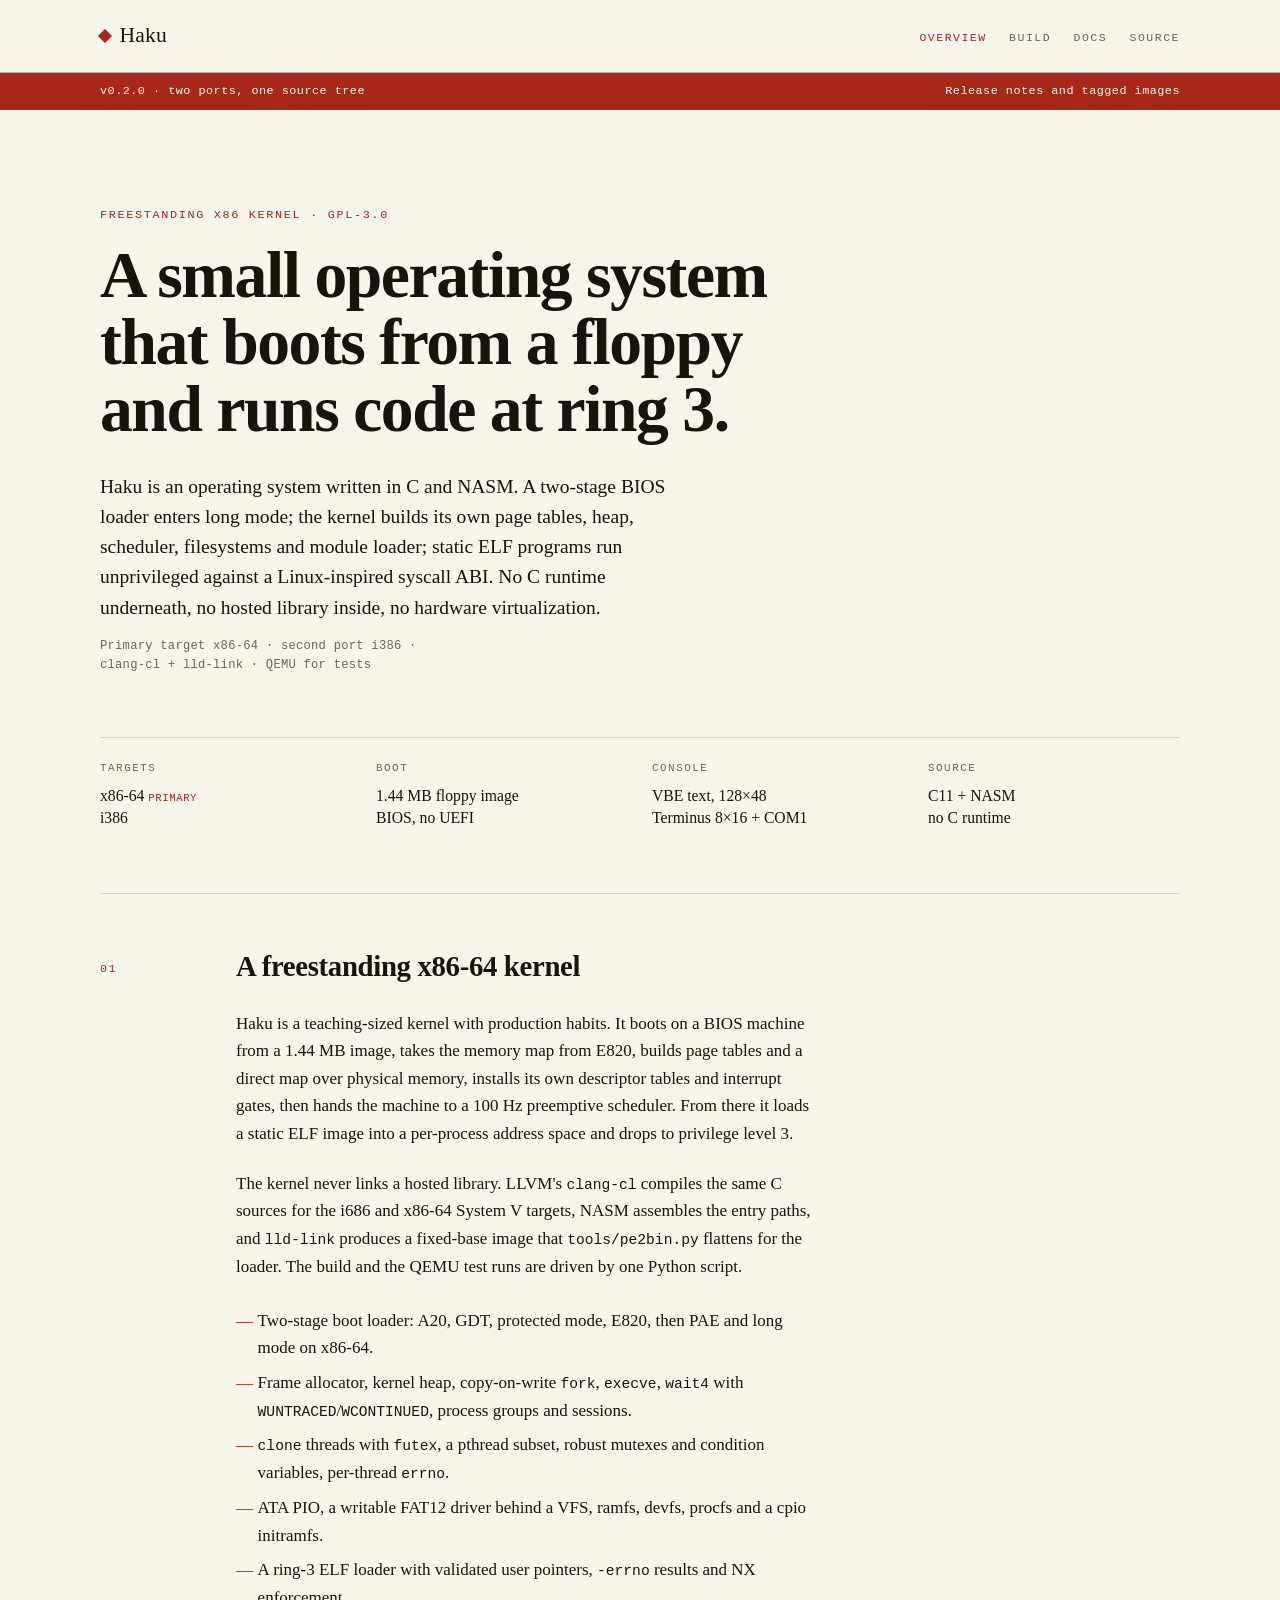
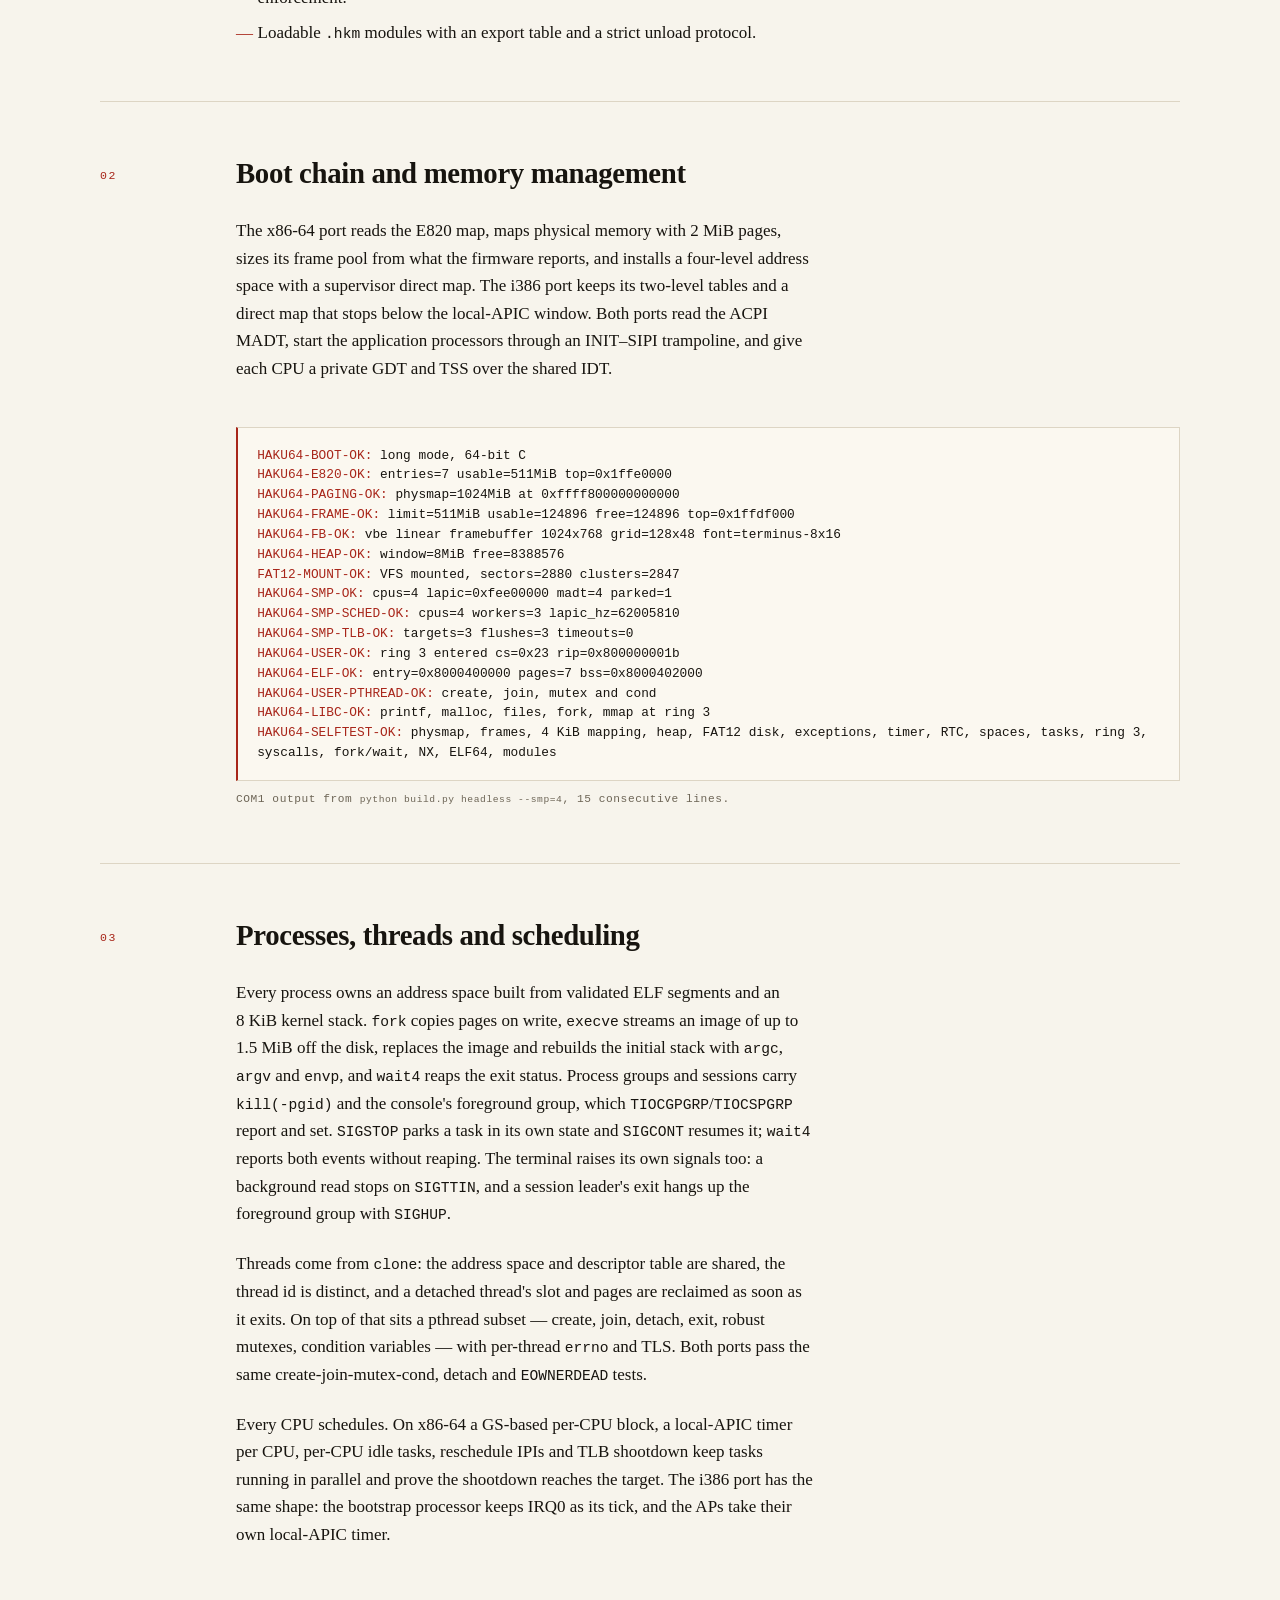
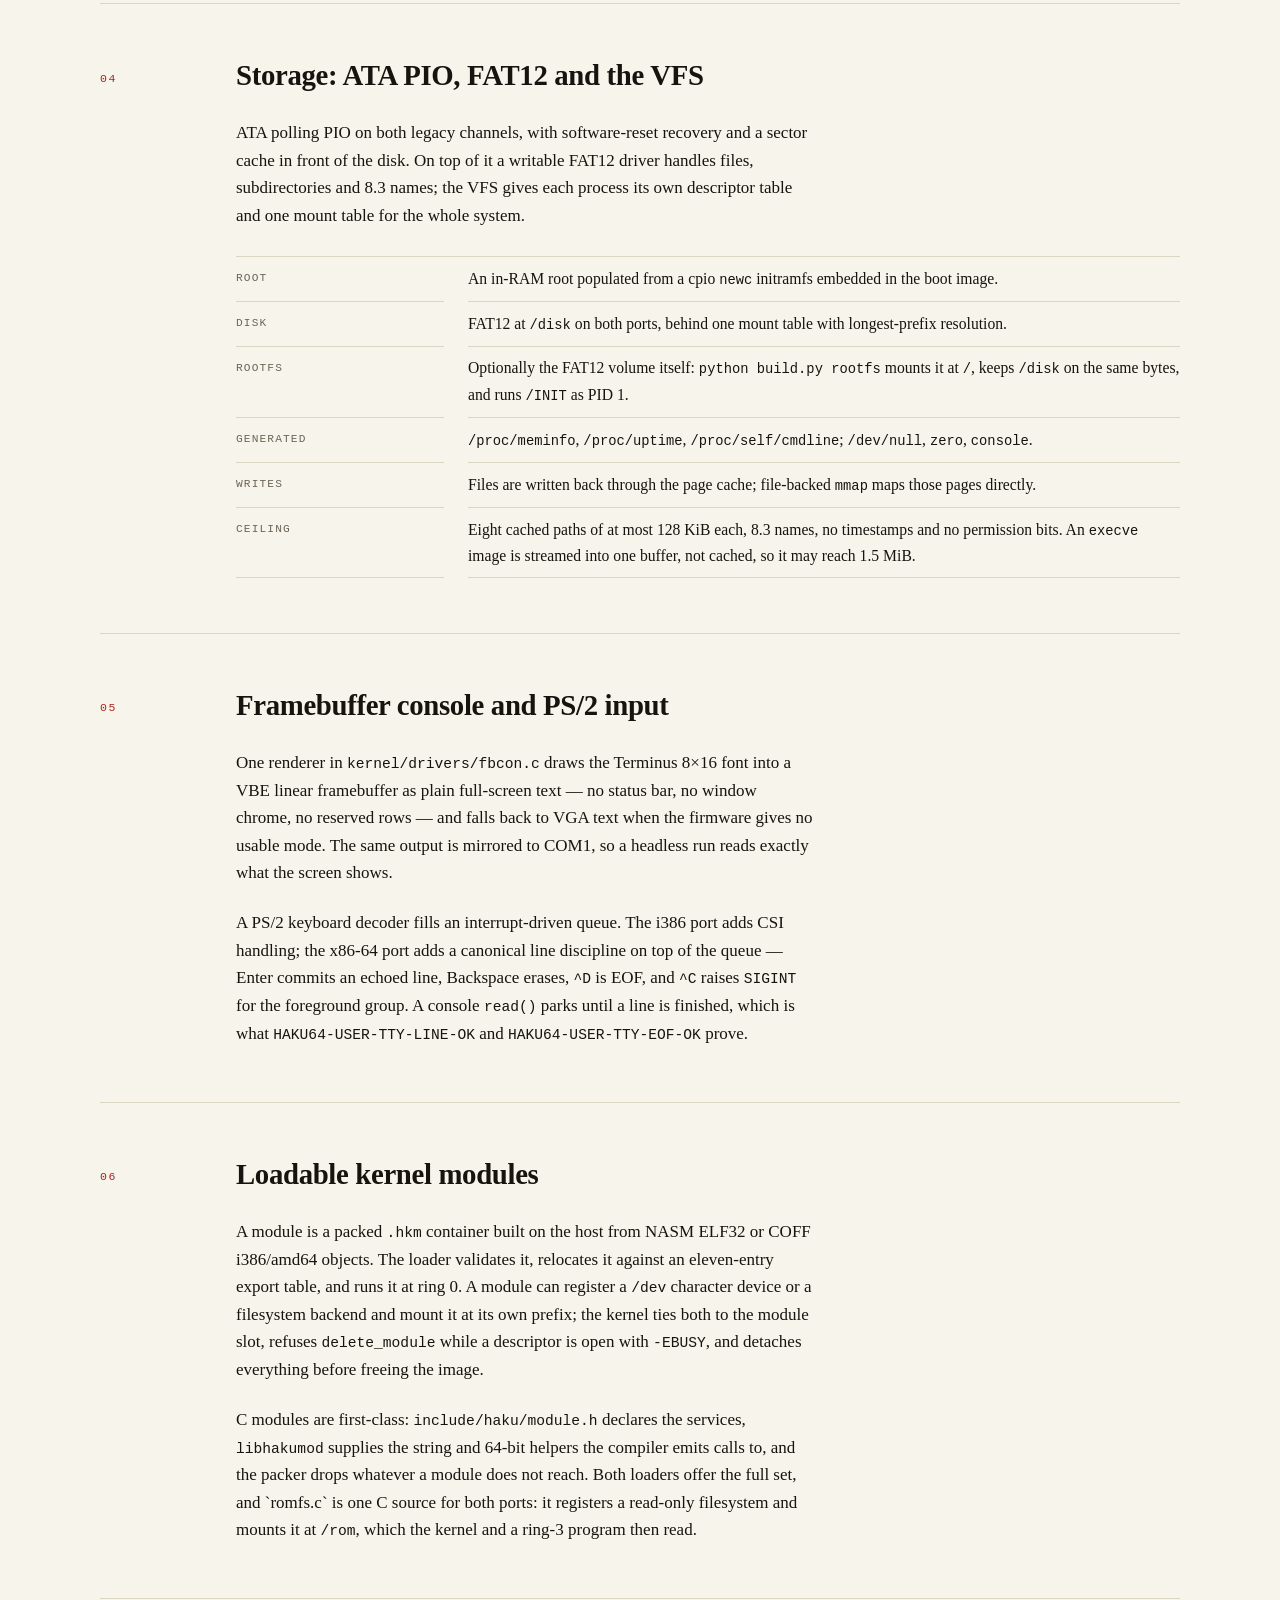
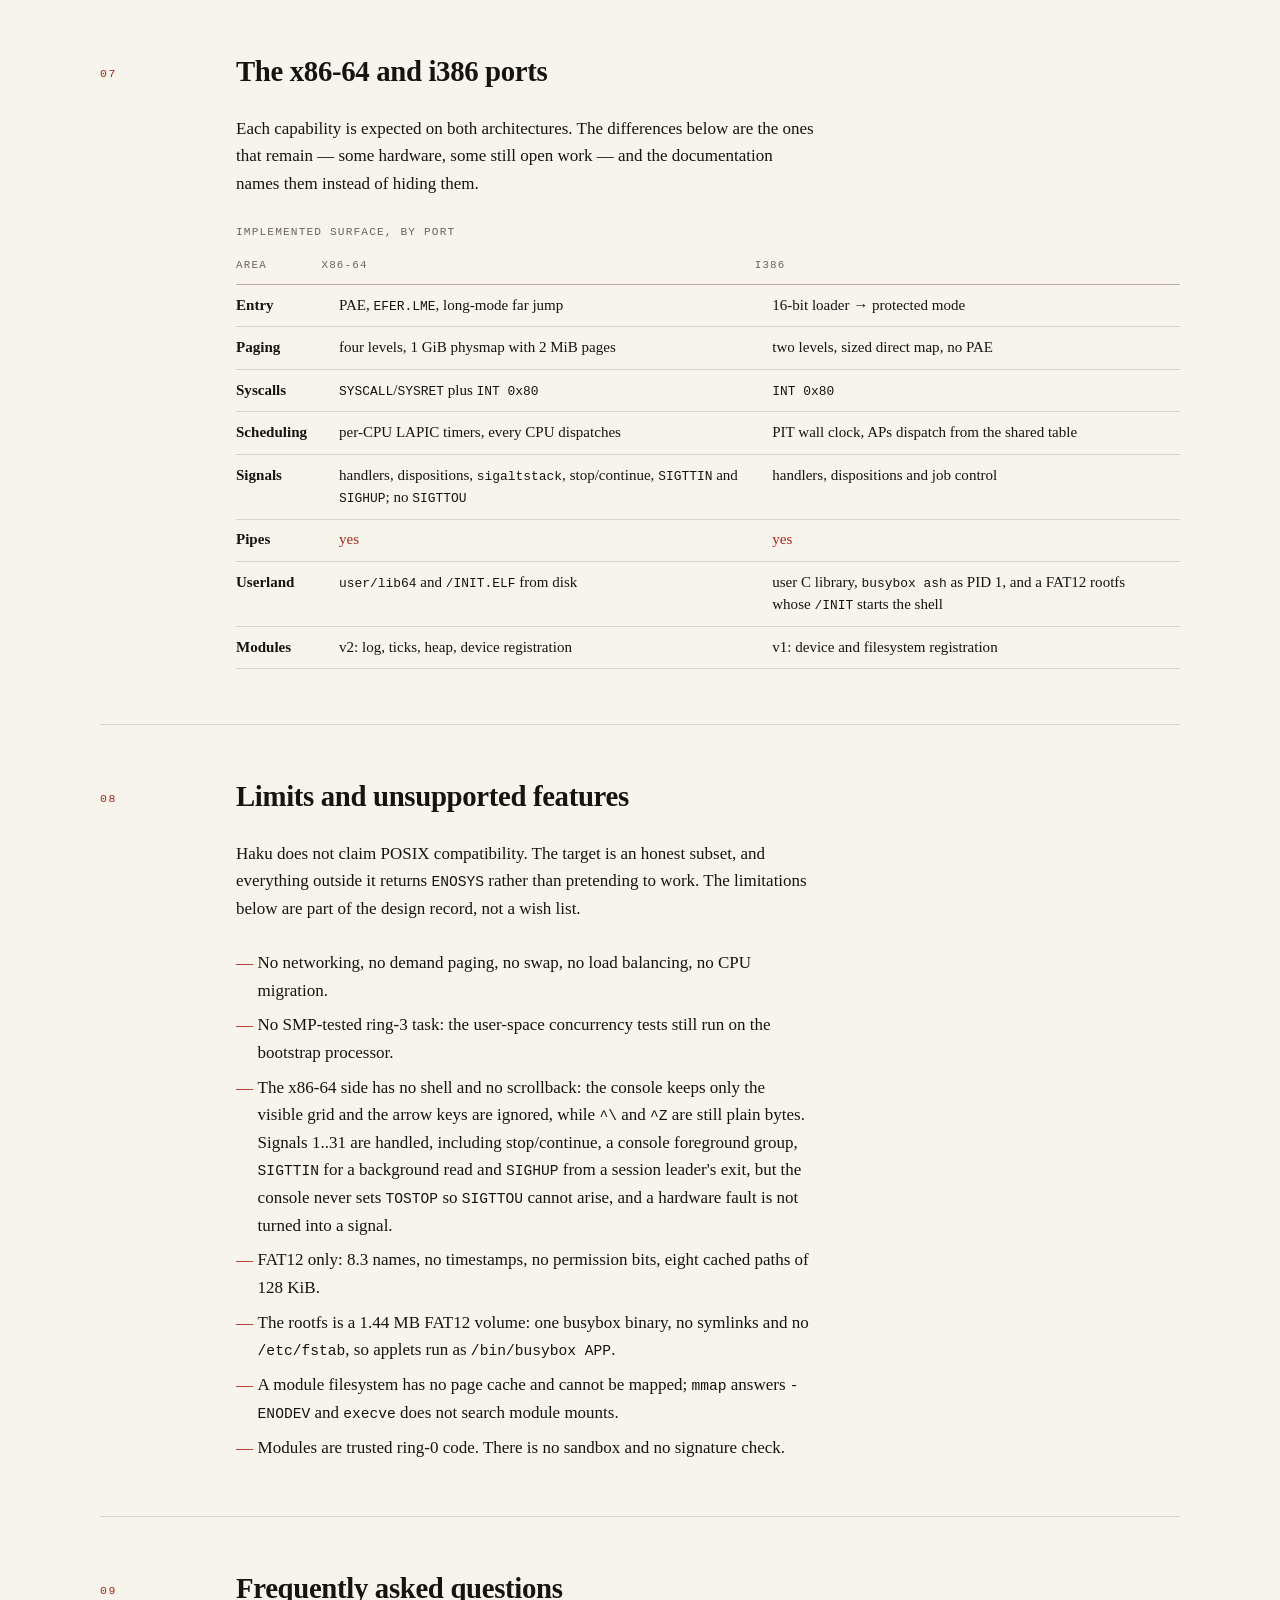
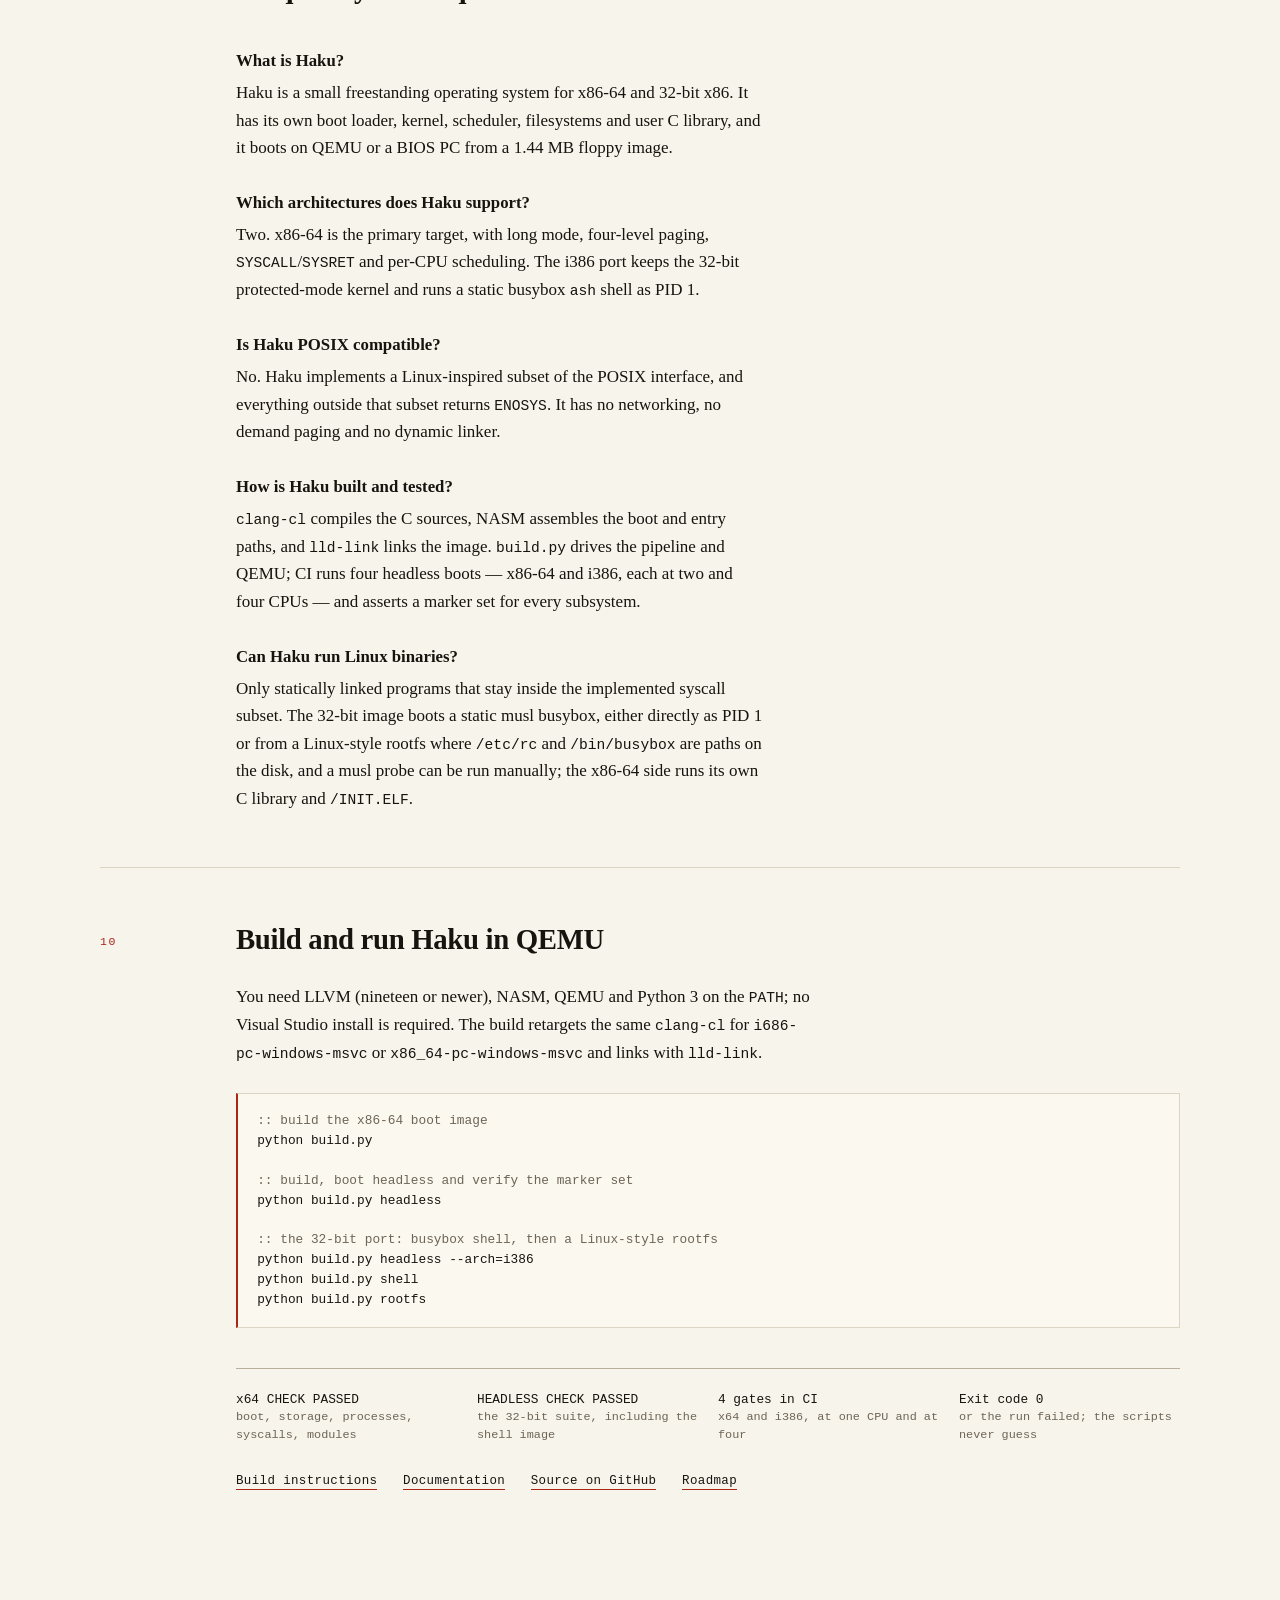
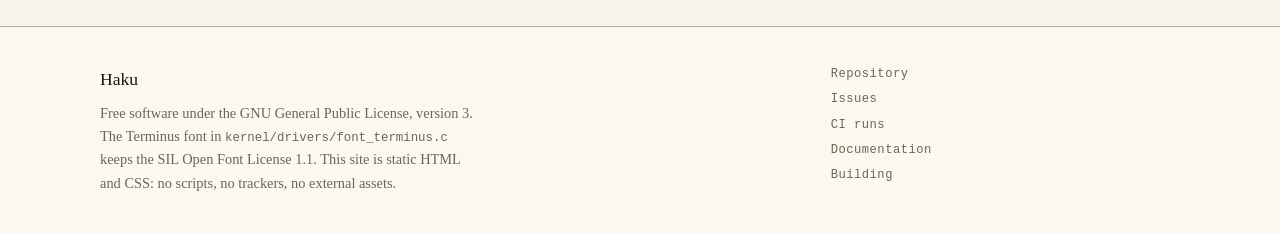
==== commit 5153f1c4: "x86-64: scrollback, key history and wrapped-line redraw - fbcon: 128-row scrollback ring; view offse" ====
--- a/site/index.html
+++ b/site/index.html
@@ -239,7 +239,8 @@
   <p>
     Every process owns an address space built from validated ELF segments and
     an 8&nbsp;KiB kernel stack. <code>fork</code> copies pages on write,
-    <code>execve</code> replaces the image and rebuilds the initial stack with
+    <code>execve</code> streams an image of up to 1.5&nbsp;MiB off the disk,
+    replaces the image and rebuilds the initial stack with
     <code>argc</code>, <code>argv</code> and <code>envp</code>, and
     <code>wait4</code> reaps the exit status. Process groups and sessions carry
     <code>kill(-pgid)</code> and the console's foreground group, which
@@ -288,7 +289,7 @@
     <dt>Writes</dt>
     <dd>Files are written back through the page cache; file-backed <code>mmap</code> maps those pages directly.</dd>
     <dt>Ceiling</dt>
-    <dd>Eight cached paths of at most 128&nbsp;KiB each, 8.3 names, no timestamps and no permission bits.</dd>
+    <dd>Eight cached paths of at most 128&nbsp;KiB each, 8.3 names, no timestamps and no permission bits. An <code>execve</code> image is streamed into one buffer, not cached, so it may reach 1.5&nbsp;MiB.</dd>
   </dl>
 </section>
 
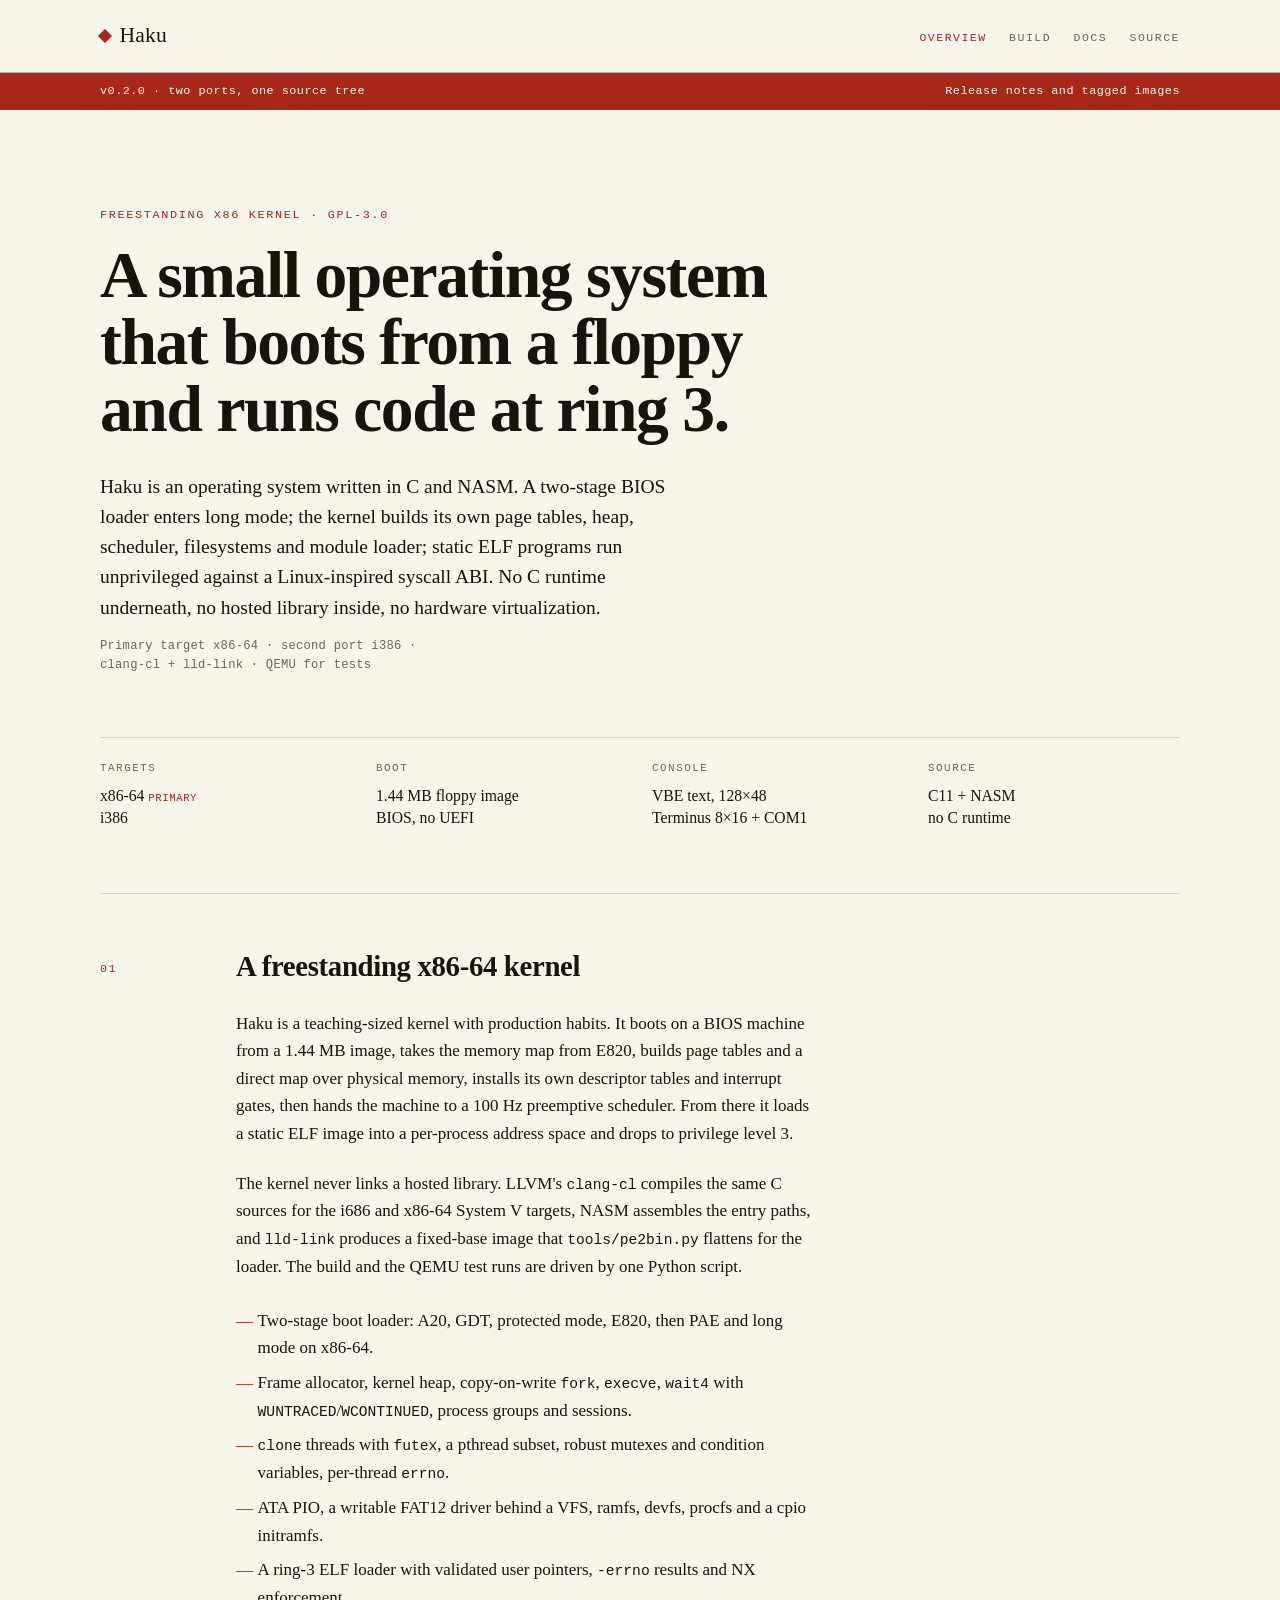
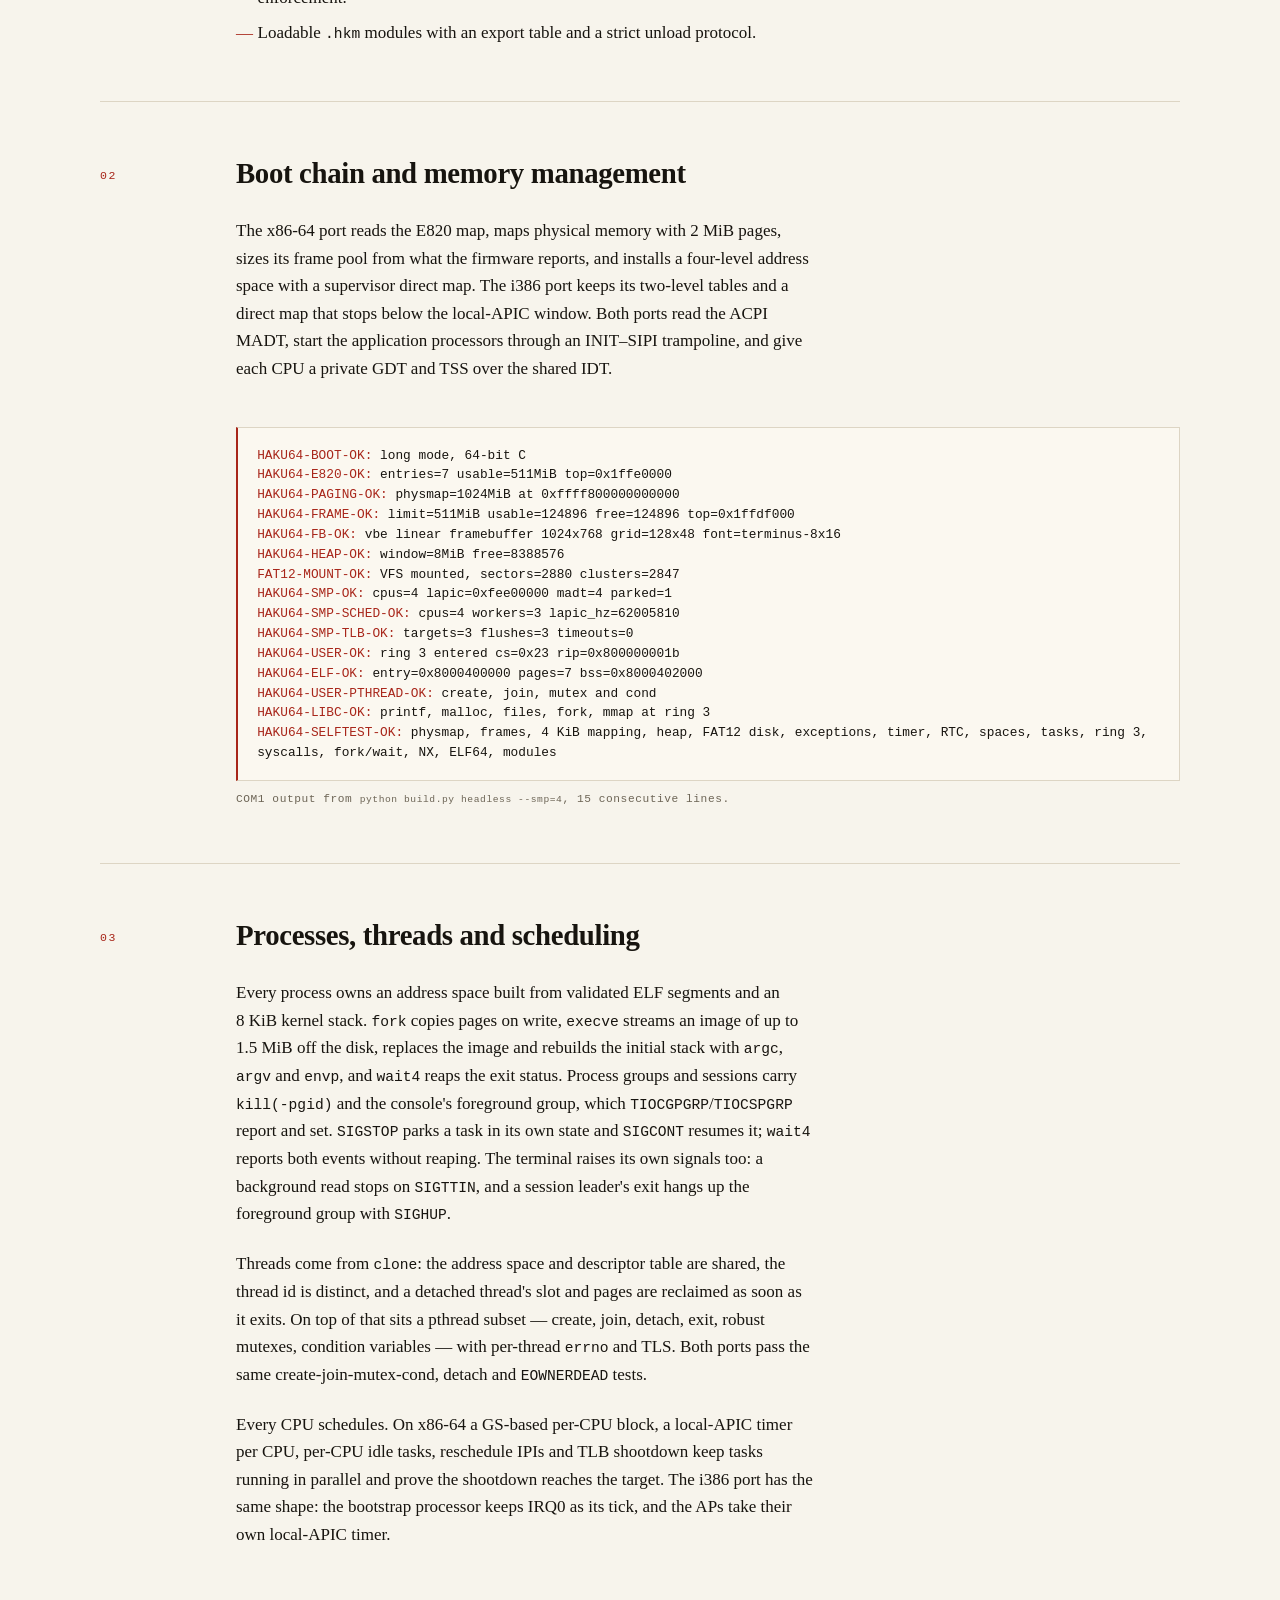
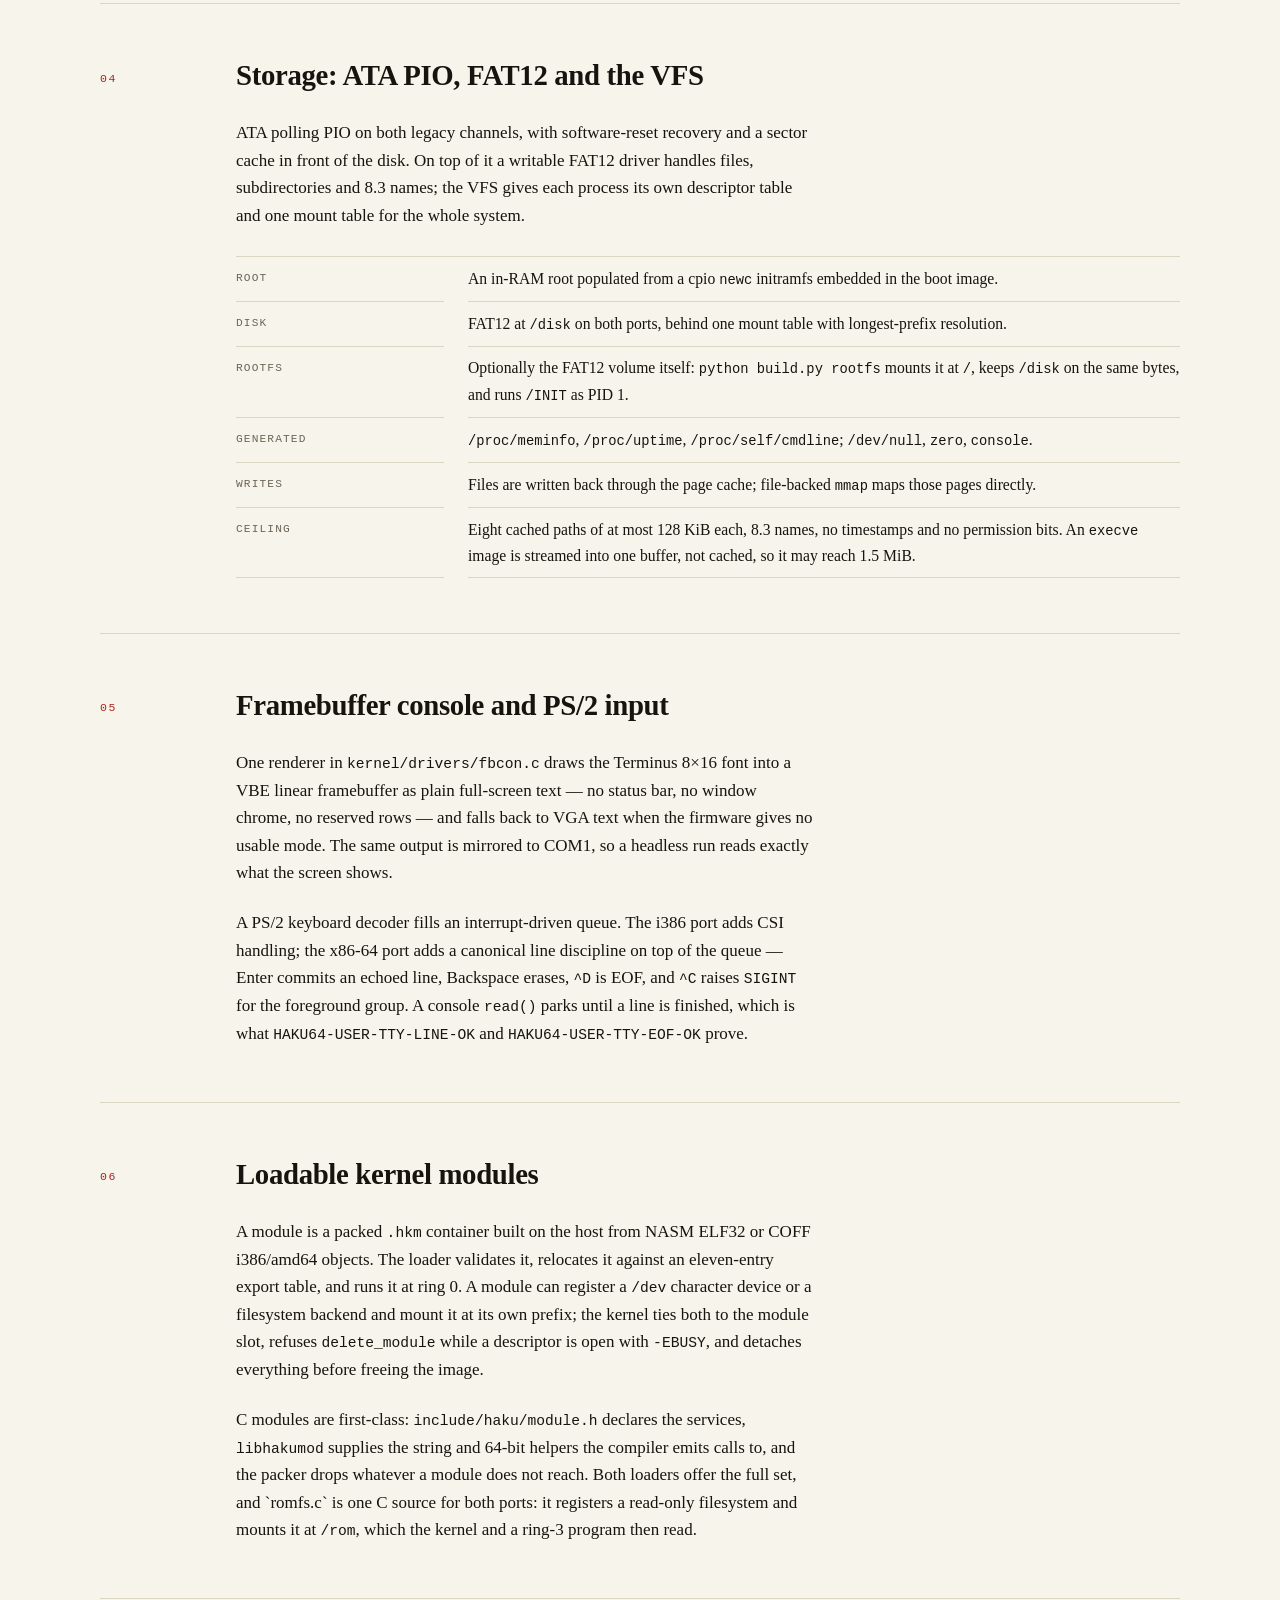
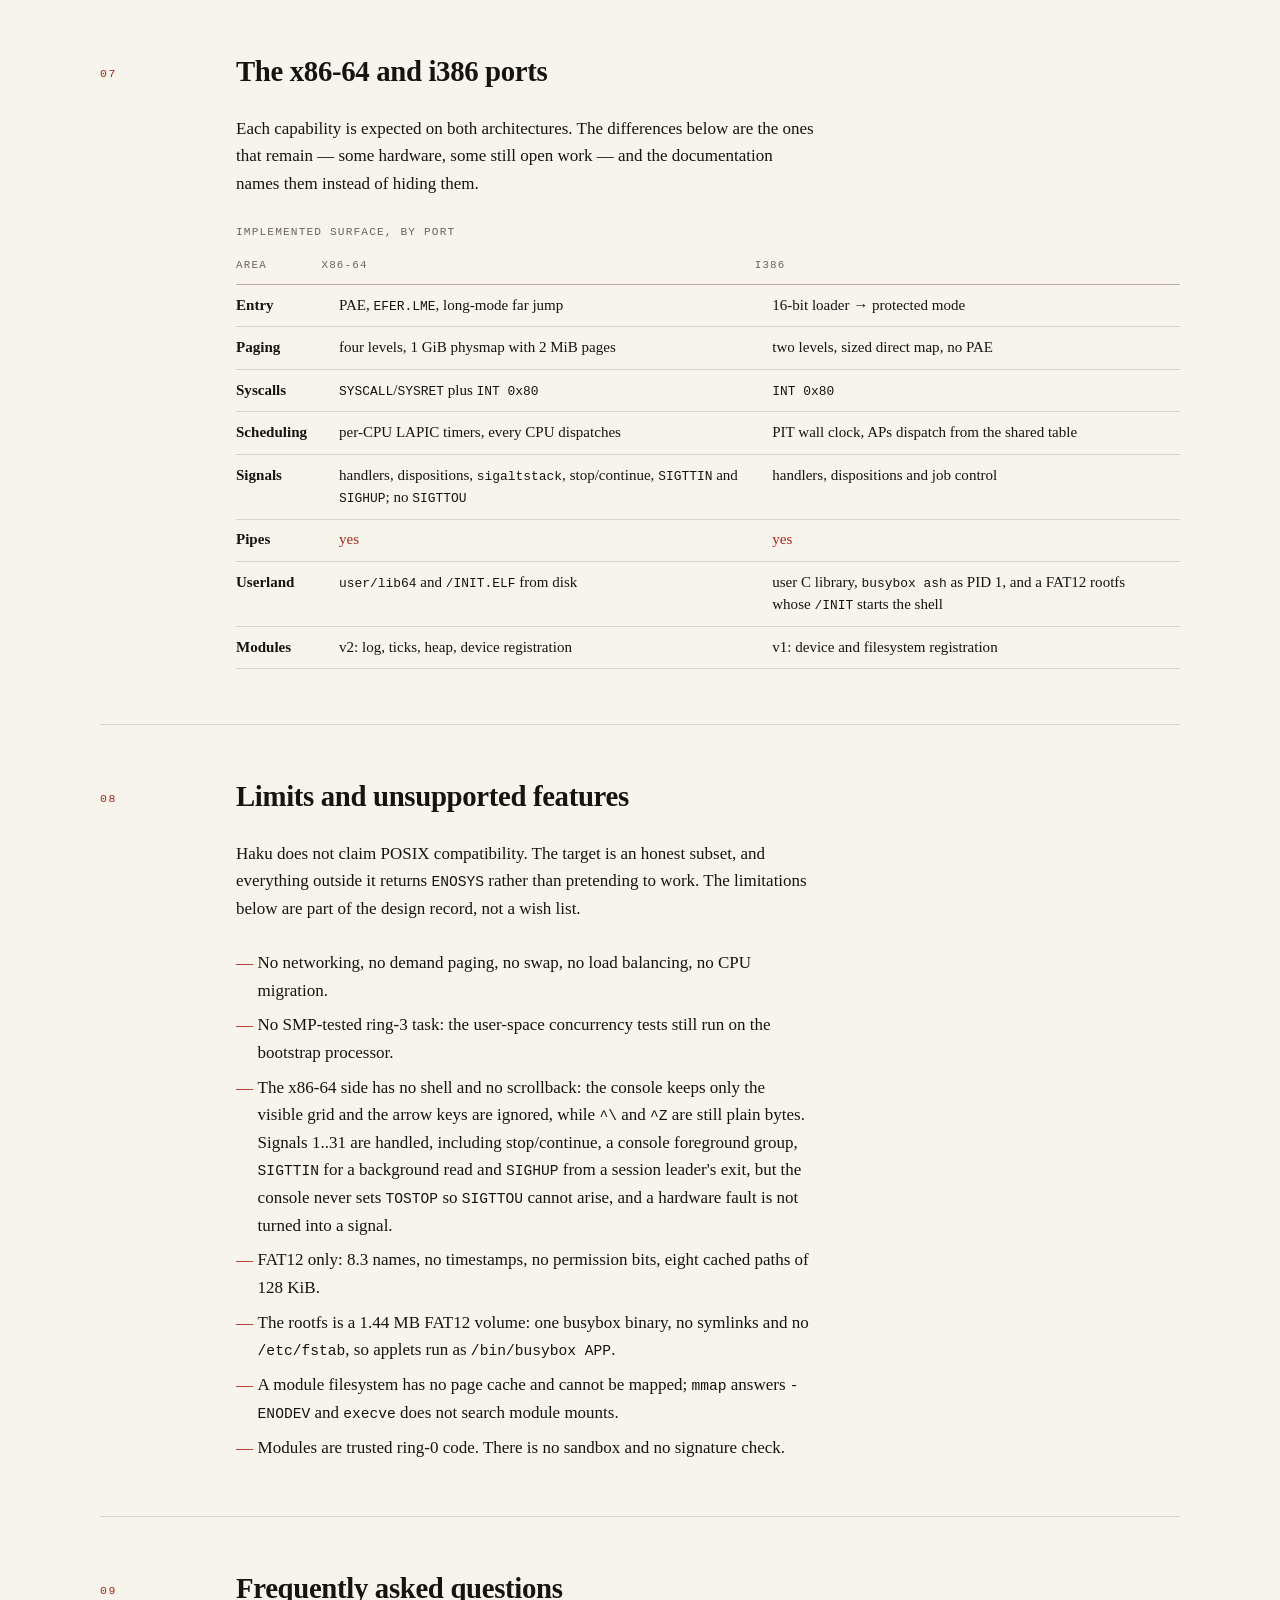
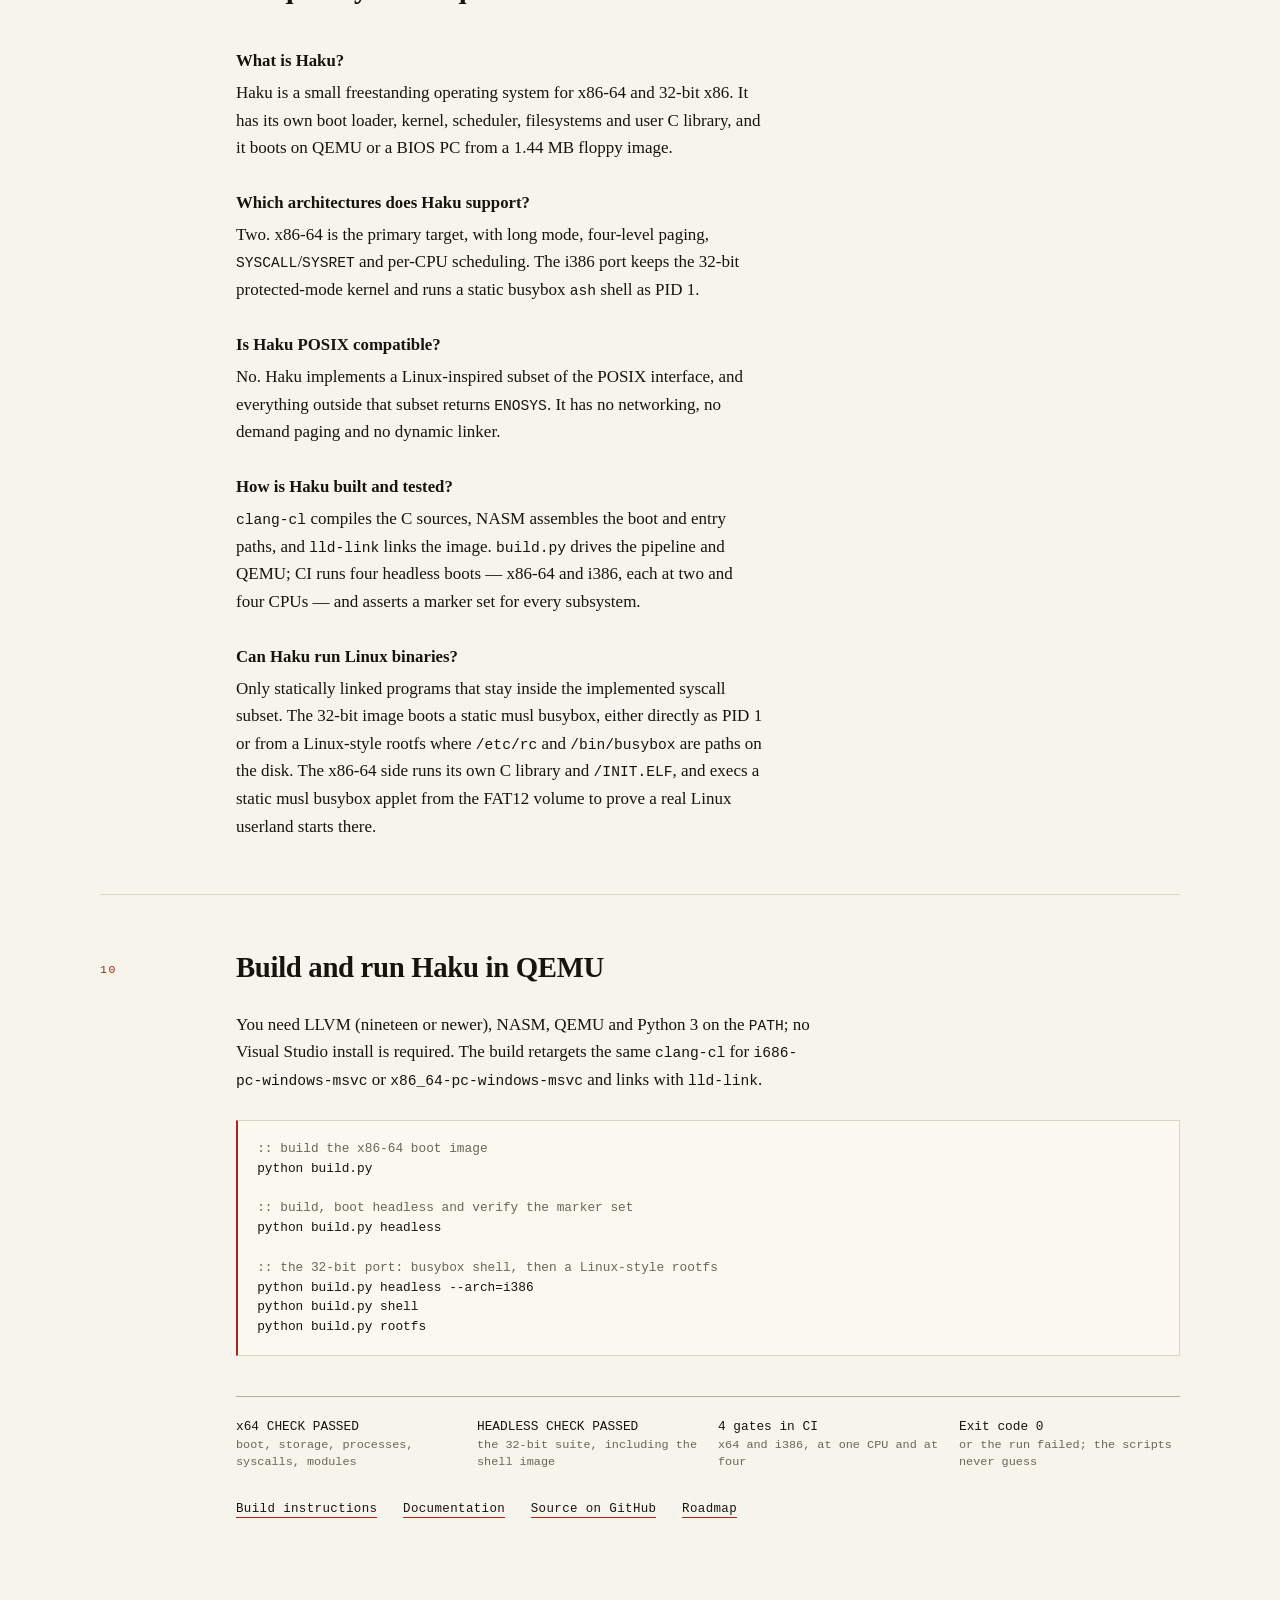
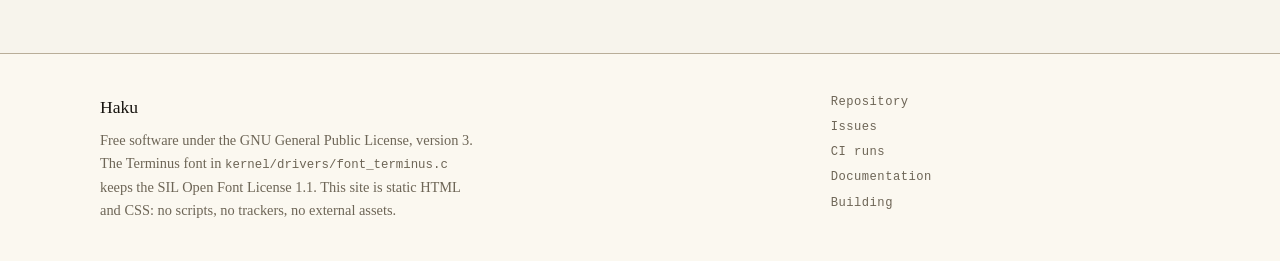
==== commit f454b3b6: "x86-64: run a static musl busybox applet from the disk" ====
--- a/site/index.html
+++ b/site/index.html
@@ -107,7 +107,7 @@
           "name": "Can Haku run Linux binaries?",
           "acceptedAnswer": {
             "@type": "Answer",
-            "text": "Only statically linked programs that stay inside the implemented syscall subset. The 32-bit image boots a static musl busybox, either directly as PID 1 or from a Linux-style rootfs where /etc/rc and /bin/busybox are paths on the disk, and a musl probe can be run manually; the x86-64 side runs its own C library and /INIT.ELF."
+            "text": "Only statically linked programs that stay inside the implemented syscall subset. The 32-bit image boots a static musl busybox, either directly as PID 1 or from a Linux-style rootfs where /etc/rc and /bin/busybox are paths on the disk. The x86-64 side runs its own C library and /INIT.ELF, and execs a static musl busybox applet from the FAT12 volume to prove a real Linux userland starts there."
           }
         }
       ]
@@ -421,9 +421,9 @@
       Only statically linked programs that stay inside the implemented syscall
       subset. The 32-bit image boots a static musl busybox, either directly as
       PID&nbsp;1 or from a Linux-style rootfs where <code>/etc/rc</code> and
-      <code>/bin/busybox</code> are paths on the disk, and a musl probe can be
-      run manually; the x86-64 side runs its own C library and
-      <code>/INIT.ELF</code>.
+      <code>/bin/busybox</code> are paths on the disk. The x86-64 side runs its
+      own C library and <code>/INIT.ELF</code>, and execs a static musl busybox
+      applet from the FAT12 volume to prove a real Linux userland starts there.
     </p>
   </div>
 </section>
